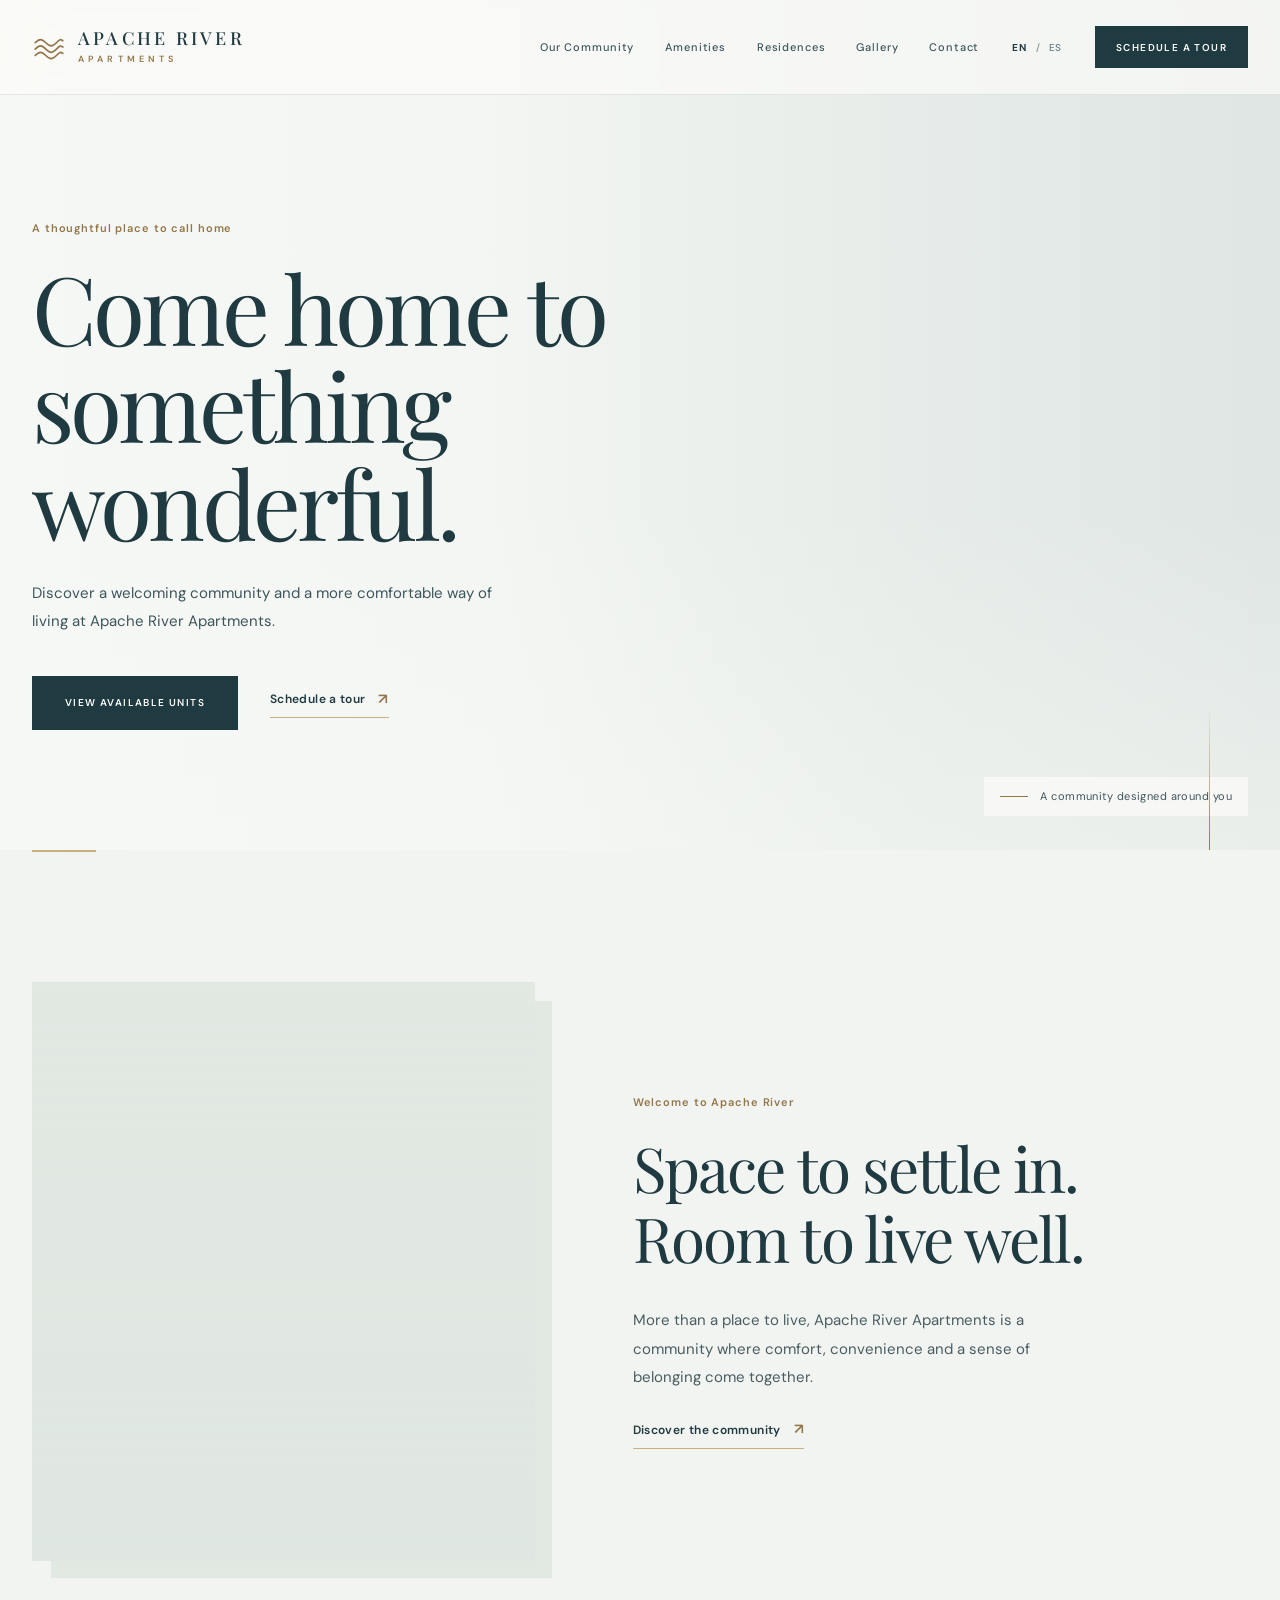
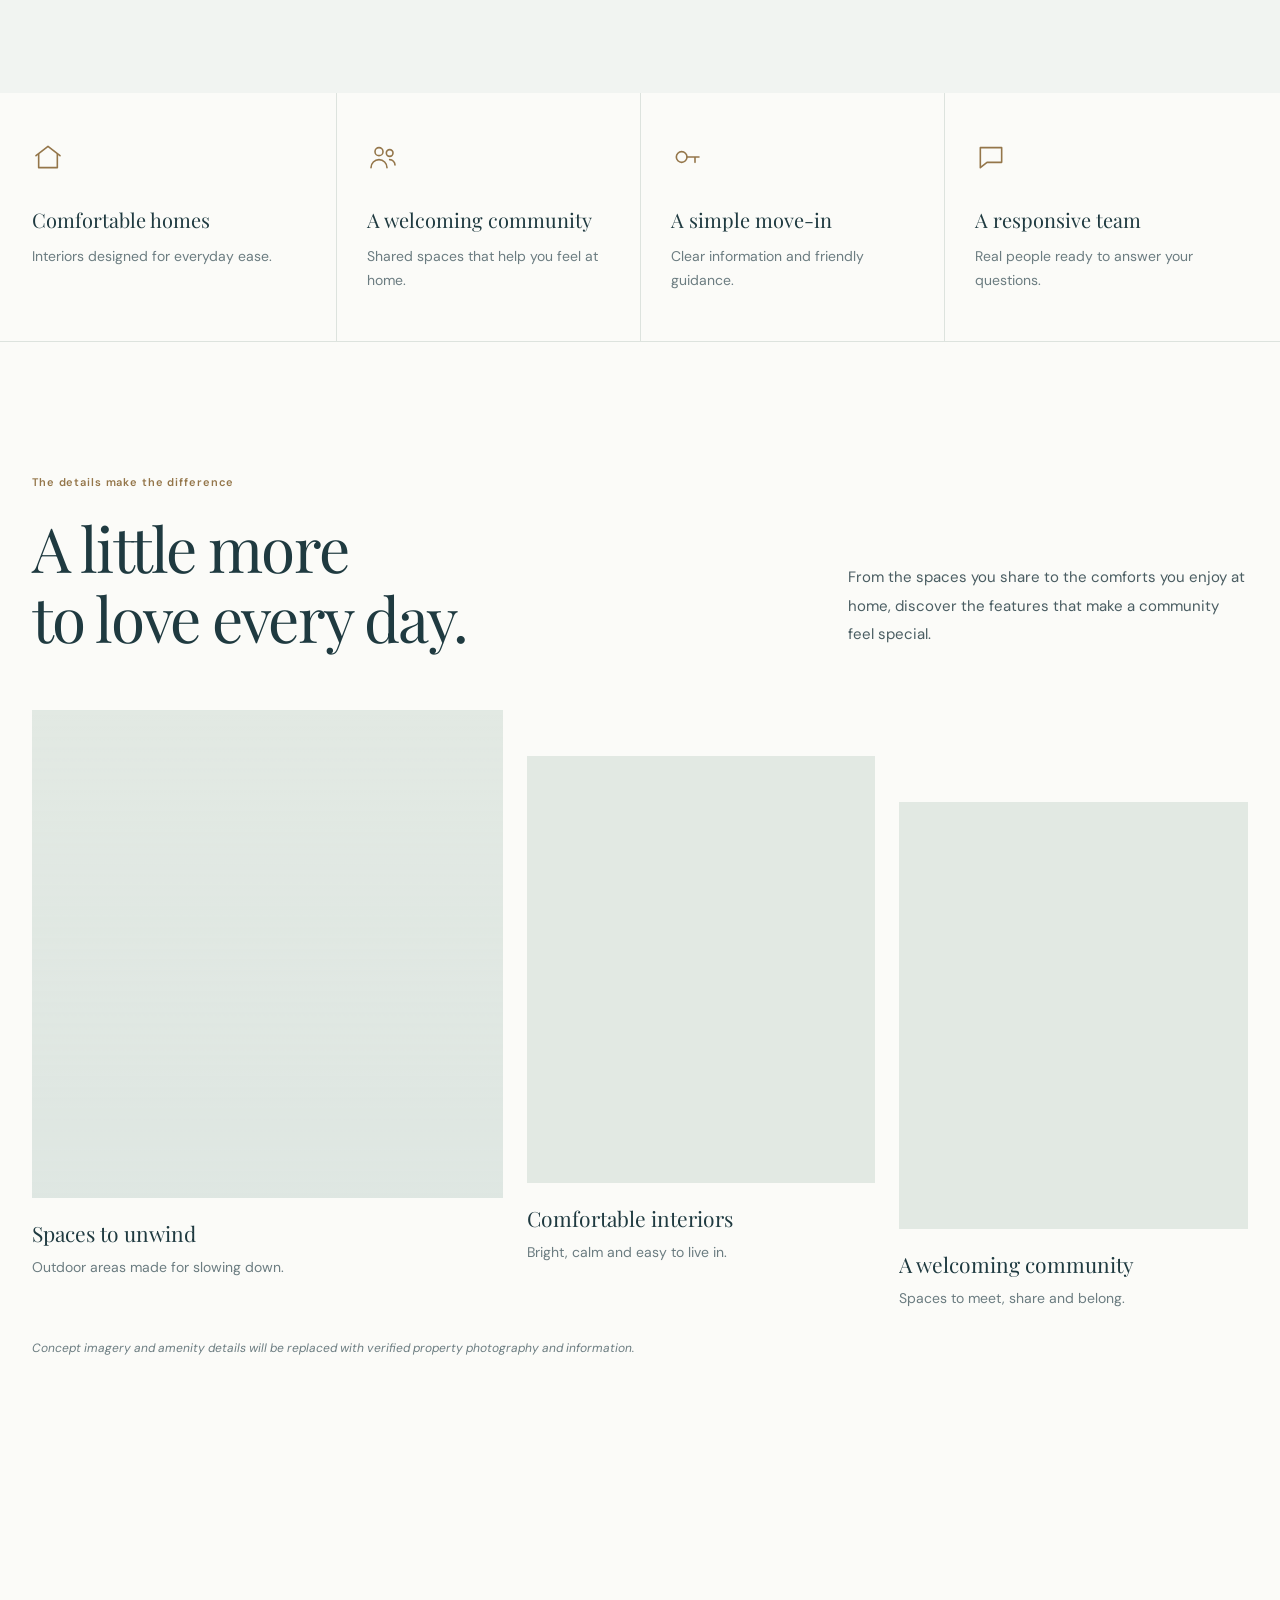
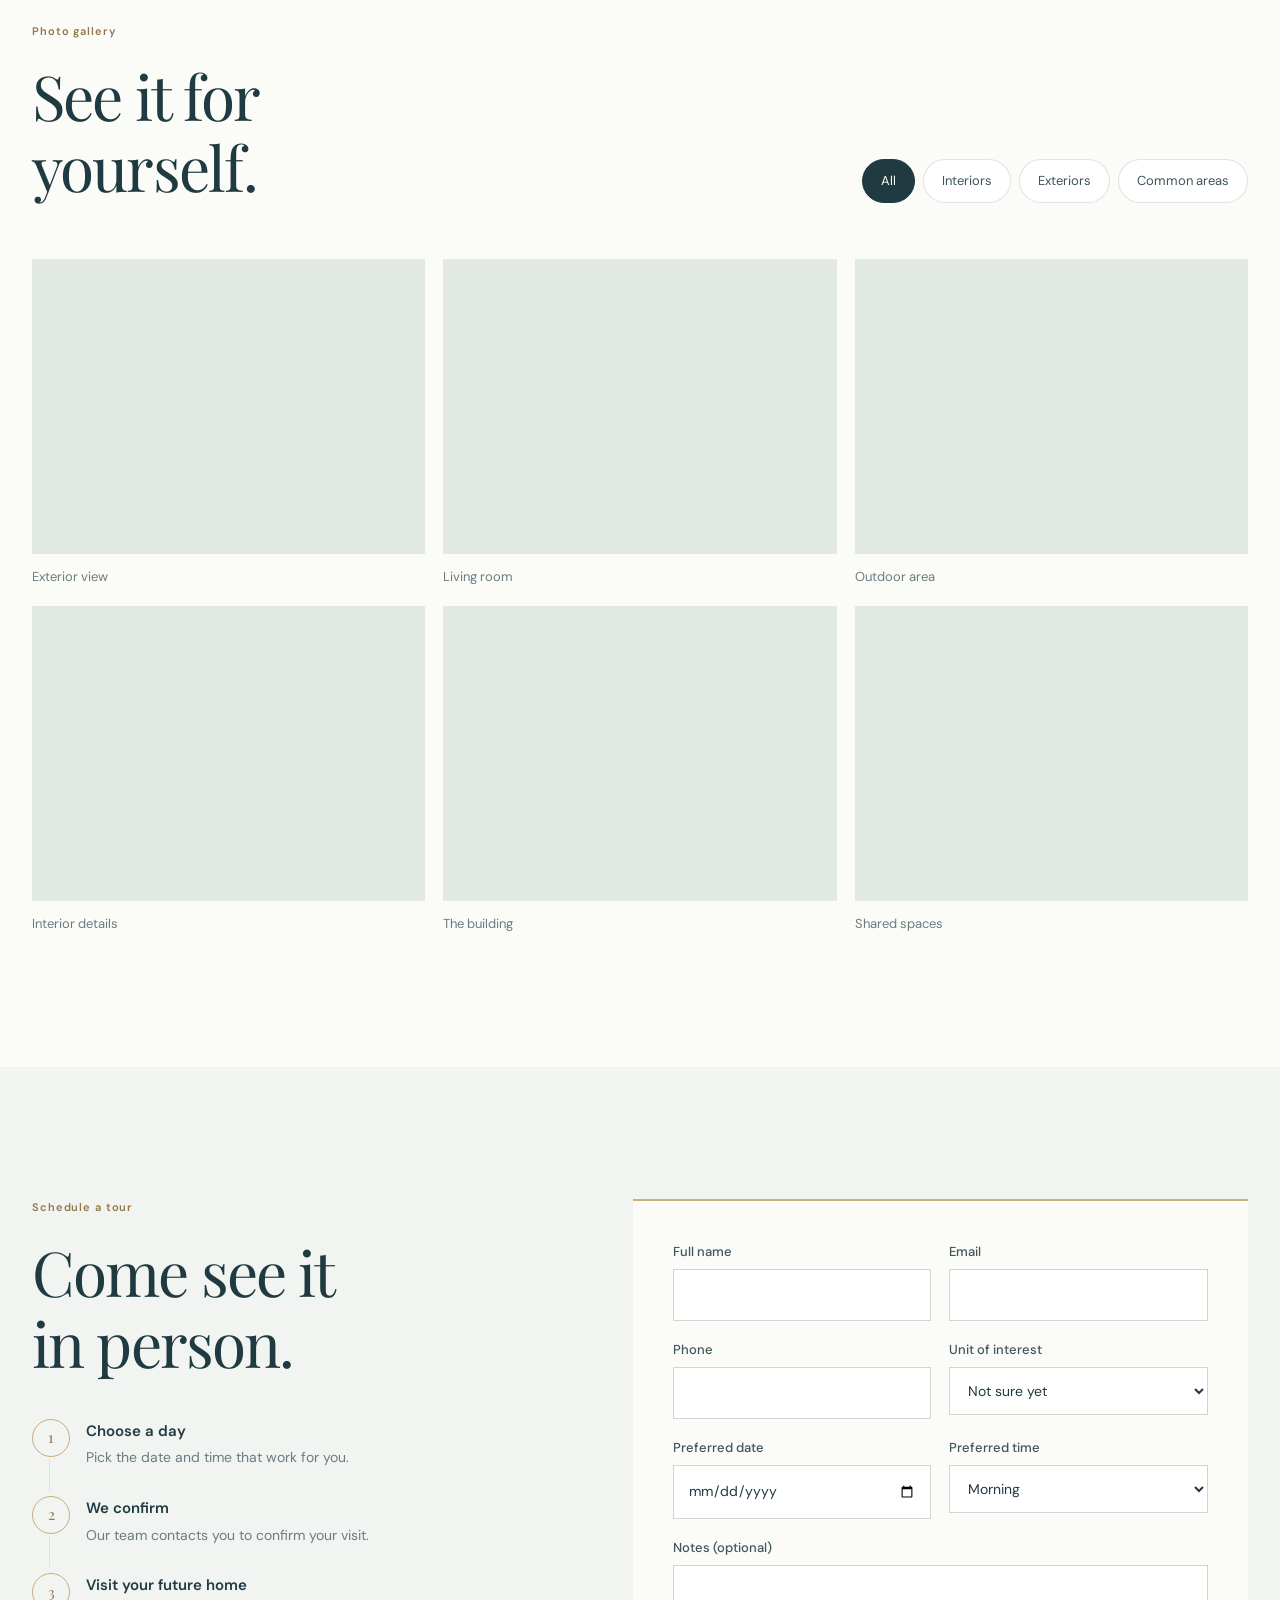
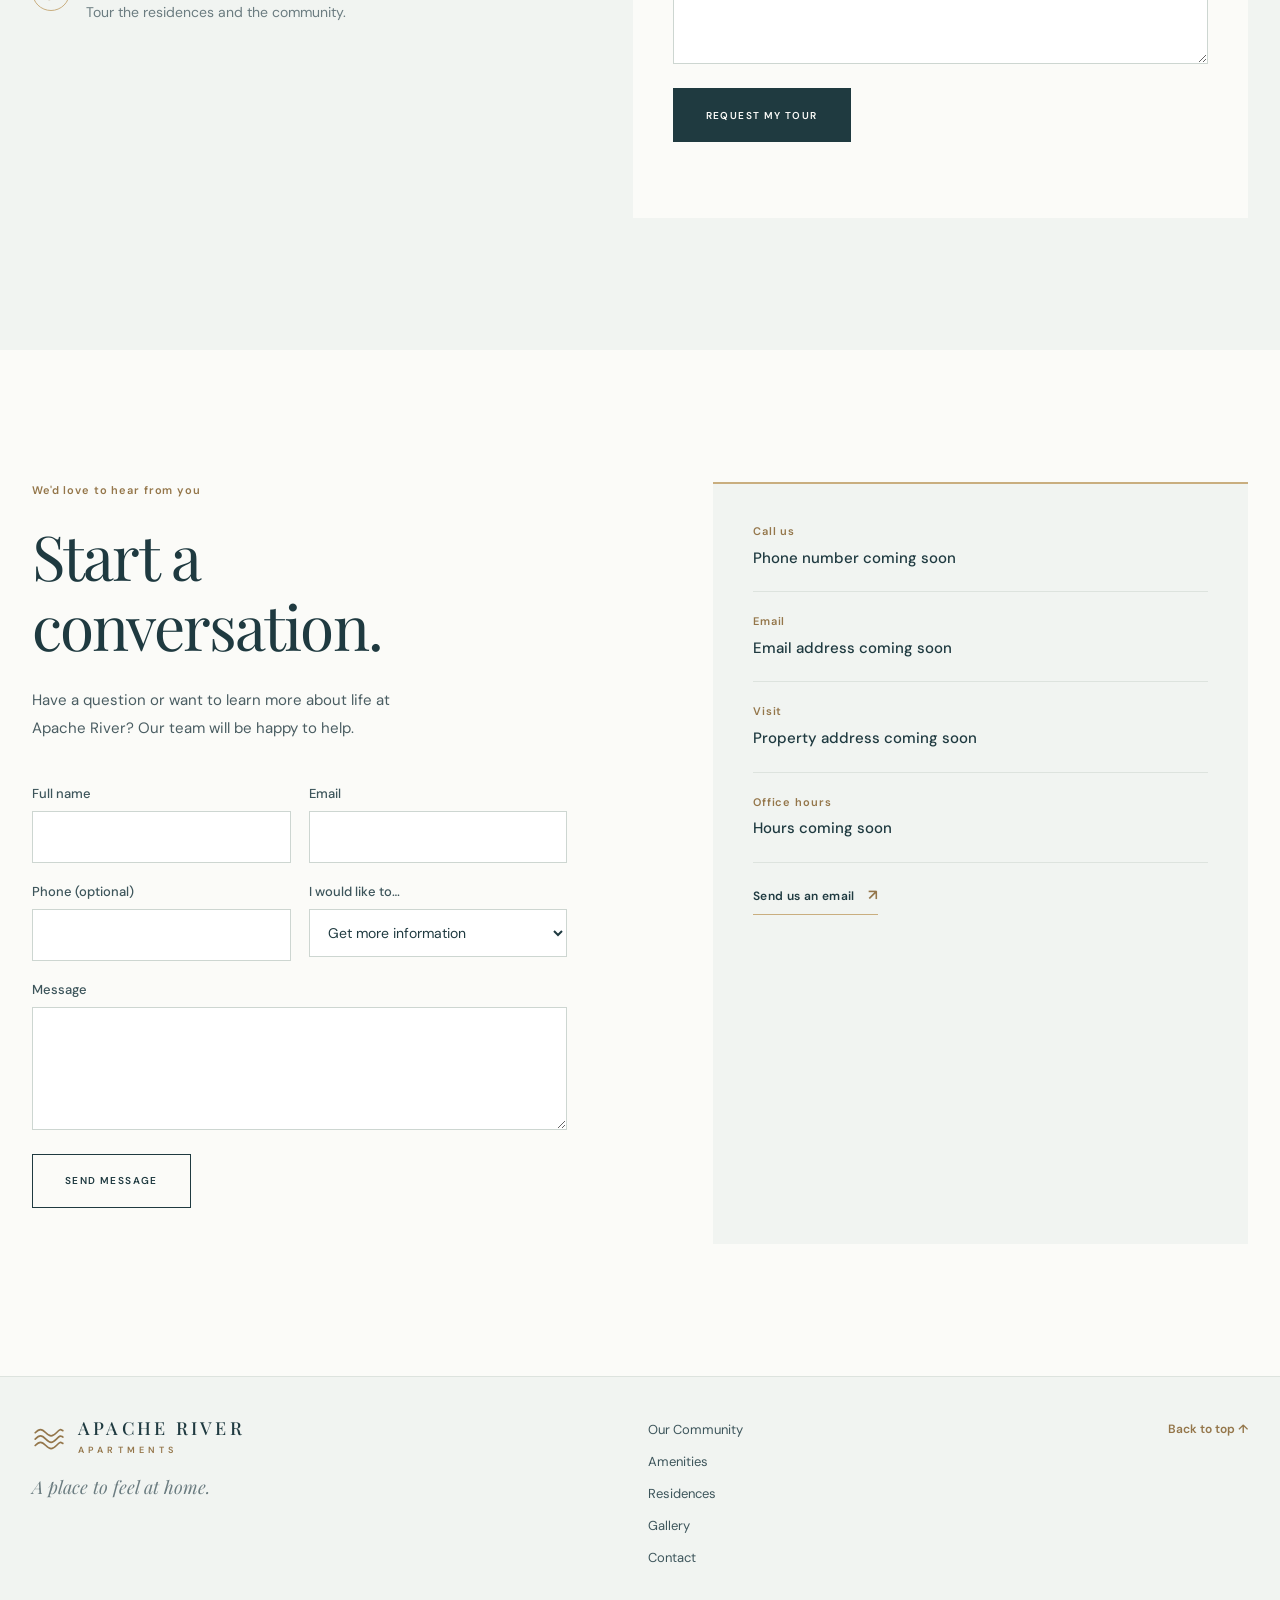
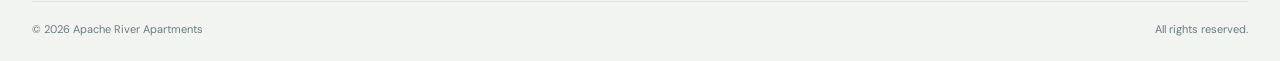
==== index.html @ 61548bdc "Add files via upload" ====
<!DOCTYPE html>
<html lang="en">
<head>
  <meta charset="UTF-8">
  <meta name="viewport" content="width=device-width, initial-scale=1.0">
  <meta name="description" content="Discover comfortable, elevated living at Apache River Apartments. Explore our community and find your next home.">
  <meta name="theme-color" content="#f1f4f1">
  <meta property="og:type" content="website">
  <meta property="og:title" content="Apache River Apartments | A Place to Call Home">
  <meta property="og:description" content="Discover a welcoming community and a more comfortable way of living at Apache River Apartments.">
  <title>Apache River Apartments | A Place to Call Home</title>
  <link rel="preconnect" href="https://fonts.googleapis.com">
  <link rel="preconnect" href="https://fonts.gstatic.com" crossorigin>
  <link href="https://fonts.googleapis.com/css2?family=DM+Sans:wght@400;500;600;700&family=Playfair+Display:ital,wght@0,400;0,500;0,600;1,400&display=swap" rel="stylesheet">
  <link rel="stylesheet" href="css/style.css">
  <script src="js/data.js" defer></script>
  <script src="js/app.js" defer></script>
  <script src="js/modal.js" defer></script>
  <script src="js/main.js" defer></script>
</head>
<body>
  <a class="skip-link" href="#main-content" data-en="Skip to content" data-es="Saltar al contenido">Skip to content</a>

  <header class="site-header" id="top">
    <div class="container header-inner">
      <a class="brand" href="#top" aria-label="Apache River Apartments home">
        <svg class="brand-mark" viewBox="0 0 32 32" aria-hidden="true"><!-- Placeholder: replace with the client logo (e.g. <img src="img/logo.svg">) --><path d="M3 12c4-4 6-4 10 0s6 4 10 0 4-3 6-2"/><path d="M3 18c4-4 6-4 10 0s6 4 10 0 4-3 6-2"/><path d="M3 24c4-4 6-4 10 0s6 4 10 0 4-3 6-2"/></svg><span class="brand-text"><span class="brand-name">APACHE RIVER</span>
        <span class="brand-subtitle">APARTMENTS</span></span>
      </a>

      <button class="menu-toggle" type="button" aria-label="Open navigation" aria-expanded="false" aria-controls="primary-navigation">
        <span></span><span></span>
      </button>

      <nav class="main-nav" id="primary-navigation" aria-label="Main navigation">
        <a href="#about" data-en="Our Community" data-es="Nuestra comunidad">Our Community</a>
        <a href="#amenities" data-en="Amenities" data-es="Amenidades">Amenities</a>
        <a href="departamentos.html" data-en="Residences" data-es="Departamentos">Residences</a>
        <a href="#gallery" data-en="Gallery" data-es="Galería">Gallery</a>
        <a href="#contact" data-en="Contact" data-es="Contacto">Contact</a>
        <div class="language-switch" role="group" aria-label="Choose language">
          <button class="language-button is-active" type="button" data-language="en" aria-pressed="true">EN</button>
          <span aria-hidden="true">/</span>
          <button class="language-button" type="button" data-language="es" aria-pressed="false">ES</button>
        </div>
        <a class="button button-small nav-cta" href="#tour" data-en="Schedule a tour" data-es="Agenda una visita">Schedule a tour</a>
      </nav>
    </div>
  </header>

  <main id="main-content">

    <!-- Hero -->
    <section class="hero" aria-labelledby="hero-title">
      <div class="hero-overlay"></div>
      <div class="container hero-content">
        <p class="eyebrow hero-eyebrow" data-en="A thoughtful place to call home" data-es="Un lugar especial para llamar hogar">A thoughtful place to call home</p>
        <h1 id="hero-title" data-en="Come home to<br>something wonderful." data-es="Vuelve a casa<br>y disfruta cada momento.">Come home to<br>something wonderful.</h1>
        <p class="hero-copy" data-en="Discover a welcoming community and a more comfortable way of living at Apache River Apartments." data-es="Descubre una comunidad acogedora y una forma más cómoda de vivir en Apache River Apartments.">Discover a welcoming community and a more comfortable way of living at Apache River Apartments.</p>
        <div class="hero-actions">
          <a class="button button-gold" href="#residences" data-en="View available units" data-es="Ver disponibles">View available units</a>
          <a class="text-link text-link-light" href="#tour"><span data-en="Schedule a tour" data-es="Agenda una visita">Schedule a tour</span><span class="arrow" aria-hidden="true">↗</span></a>
        </div>
      </div>
      <div class="hero-caption"><span></span><span data-en="A community designed around you" data-es="Una comunidad pensada para ti">A community designed around you</span></div>
    </section>

    <!-- Intro: image + text -->
    <section class="intro section-space" id="about" aria-labelledby="about-title">
      <div class="container intro-grid">
        <div class="intro-media image-placeholder" role="img" aria-label="Temporary image placeholder for the community"></div>
        <div class="intro-text">
          <p class="eyebrow" data-en="Welcome to Apache River" data-es="Bienvenido a Apache River">Welcome to Apache River</p>
          <h2 id="about-title" data-en="Space to settle in.<br>Room to live well." data-es="Un espacio para sentirte en casa.<br>Un lugar para vivir mejor.">Space to settle in.<br>Room to live well.</h2>
          <div class="intro-copy">
            <p data-en="More than a place to live, Apache River Apartments is a community where comfort, convenience and a sense of belonging come together." data-es="Más que un lugar para vivir, Apache River Apartments es una comunidad donde se unen la comodidad, la conveniencia y el sentido de pertenencia.">More than a place to live, Apache River Apartments is a community where comfort, convenience and a sense of belonging come together.</p>
            <a class="text-link" href="#amenities"><span data-en="Discover the community" data-es="Descubre la comunidad">Discover the community</span><span class="arrow" aria-hidden="true">↗</span></a>
          </div>
        </div>
      </div>
    </section>

    <!-- Highlights strip -->
    <section class="features" aria-label="Highlights">
      <div class="container feature-grid">
        <div class="feature">
          <svg viewBox="0 0 24 24" aria-hidden="true"><path d="M3 11l9-7 9 7"/><path d="M5 10v10h14V10"/></svg>
          <h3 data-en="Comfortable homes" data-es="Hogares cómodos">Comfortable homes</h3>
          <p data-en="Interiors designed for everyday ease." data-es="Interiores pensados para tu día a día.">Interiors designed for everyday ease.</p>
        </div>
        <div class="feature">
          <svg viewBox="0 0 24 24" aria-hidden="true"><circle cx="9" cy="8" r="3"/><path d="M3 20c0-3.3 2.7-6 6-6s6 2.7 6 6"/><circle cx="17" cy="9" r="2.5"/><path d="M17 14c2.2 0 4 1.8 4 4"/></svg>
          <h3 data-en="A welcoming community" data-es="Una comunidad acogedora">A welcoming community</h3>
          <p data-en="Shared spaces that help you feel at home." data-es="Espacios compartidos para sentirte en casa.">Shared spaces that help you feel at home.</p>
        </div>
        <div class="feature">
          <svg viewBox="0 0 24 24" aria-hidden="true"><circle cx="8" cy="12" r="4"/><path d="M12 12h9M18 12v4"/></svg>
          <h3 data-en="A simple move-in" data-es="Mudanza sin complicaciones">A simple move-in</h3>
          <p data-en="Clear information and friendly guidance." data-es="Información clara y atención cercana.">Clear information and friendly guidance.</p>
        </div>
        <div class="feature">
          <svg viewBox="0 0 24 24" aria-hidden="true"><path d="M4 5h16v11H9l-5 4z"/></svg>
          <h3 data-en="A responsive team" data-es="Un equipo atento">A responsive team</h3>
          <p data-en="Real people ready to answer your questions." data-es="Personas listas para resolver tus dudas.">Real people ready to answer your questions.</p>
        </div>
      </div>
    </section>

    <!-- Amenities -->
    <section class="amenities section-space" id="amenities" aria-labelledby="amenities-title">
      <div class="container">
        <div class="section-heading">
          <div>
            <p class="eyebrow" data-en="The details make the difference" data-es="Los detalles hacen la diferencia">The details make the difference</p>
            <h2 id="amenities-title" data-en="A little more<br>to love every day." data-es="Mucho más para<br>disfrutar cada día.">A little more<br>to love every day.</h2>
          </div>
          <p data-en="From the spaces you share to the comforts you enjoy at home, discover the features that make a community feel special." data-es="Desde los espacios que compartes hasta las comodidades de tu hogar, descubre lo que hace especial a nuestra comunidad.">From the spaces you share to the comforts you enjoy at home, discover the features that make a community feel special.</p>
        </div>
        <div class="amenity-grid">
          <article class="amenity-card amenity-card-large">
            <div class="image-placeholder image-pool" role="img" aria-label="Temporary image placeholder for community outdoor spaces"></div>
            <div class="amenity-label">
              <h3 data-en="Spaces to unwind" data-es="Espacios para relajarte">Spaces to unwind</h3>
              <p data-en="Outdoor areas made for slowing down." data-es="Áreas exteriores para tomarte un respiro.">Outdoor areas made for slowing down.</p>
            </div>
          </article>
          <article class="amenity-card">
            <div class="image-placeholder image-interior" role="img" aria-label="Temporary image placeholder for apartment interiors"></div>
            <div class="amenity-label">
              <h3 data-en="Comfortable interiors" data-es="Interiores confortables">Comfortable interiors</h3>
              <p data-en="Bright, calm and easy to live in." data-es="Luminosos, tranquilos y fáciles de habitar.">Bright, calm and easy to live in.</p>
            </div>
          </article>
          <article class="amenity-card">
            <div class="image-placeholder image-community" role="img" aria-label="Temporary image placeholder for community amenities"></div>
            <div class="amenity-label">
              <h3 data-en="A welcoming community" data-es="Una comunidad acogedora">A welcoming community</h3>
              <p data-en="Spaces to meet, share and belong." data-es="Lugares para convivir y sentirte parte.">Spaces to meet, share and belong.</p>
            </div>
          </article>
        </div>
        <p class="temporary-note" data-en="Concept imagery and amenity details will be replaced with verified property photography and information." data-es="Las imágenes conceptuales y los detalles de amenidades se sustituirán por fotografías e información confirmadas del complejo.">Concept imagery and amenity details will be replaced with verified property photography and information.</p>
      </div>
    </section>

    <!-- Gallery -->
    <section class="gallery section-space" id="gallery" aria-labelledby="gallery-title">
      <div class="container">
        <div class="section-heading">
          <div>
            <p class="eyebrow" data-en="Photo gallery" data-es="Galería fotográfica">Photo gallery</p>
            <h2 id="gallery-title" data-en="See it for<br>yourself." data-es="Velo con<br>tus propios ojos.">See it for<br>yourself.</h2>
          </div>
          <div class="filter-group" role="group" aria-label="Gallery category">
            <button class="filter-btn is-active" type="button" data-gallery-filter data-value="all" aria-pressed="true" data-en="All" data-es="Todo">All</button>
            <button class="filter-btn" type="button" data-gallery-filter data-value="interior" aria-pressed="false" data-en="Interiors" data-es="Interiores">Interiors</button>
            <button class="filter-btn" type="button" data-gallery-filter data-value="exterior" aria-pressed="false" data-en="Exteriors" data-es="Exteriores">Exteriors</button>
            <button class="filter-btn" type="button" data-gallery-filter data-value="common" aria-pressed="false" data-en="Common areas" data-es="Áreas comunes">Common areas</button>
          </div>
        </div>
        <div class="gallery-grid">
          <figure class="gallery-item" data-cat="exterior"><div class="image-placeholder" role="img" aria-label="Placeholder: exterior" style="background-image:url('https://images.unsplash.com/photo-1600585154340-be6161a56a0c?auto=format&fit=crop&w=900&q=80')"></div><figcaption data-en="Exterior view" data-es="Vista exterior">Exterior view</figcaption></figure>
          <figure class="gallery-item" data-cat="interior"><div class="image-placeholder" role="img" aria-label="Placeholder: living room" style="background-image:url('https://images.unsplash.com/photo-1600210492486-724fe5c67fb0?auto=format&fit=crop&w=900&q=80')"></div><figcaption data-en="Living room" data-es="Sala">Living room</figcaption></figure>
          <figure class="gallery-item" data-cat="common"><div class="image-placeholder" role="img" aria-label="Placeholder: outdoor area" style="background-image:url('https://images.unsplash.com/photo-1600607687939-ce8a6c25118c?auto=format&fit=crop&w=900&q=80')"></div><figcaption data-en="Outdoor area" data-es="Área exterior">Outdoor area</figcaption></figure>
          <figure class="gallery-item" data-cat="interior"><div class="image-placeholder" role="img" aria-label="Placeholder: interior" style="background-image:url('https://images.unsplash.com/photo-1600607687920-4e2a09cf159d?auto=format&fit=crop&w=900&q=80')"></div><figcaption data-en="Interior details" data-es="Detalles interiores">Interior details</figcaption></figure>
          <figure class="gallery-item" data-cat="exterior"><div class="image-placeholder" role="img" aria-label="Placeholder: building" style="background-image:url('https://images.unsplash.com/photo-1600566753086-00f18fb6b3ea?auto=format&fit=crop&w=900&q=80')"></div><figcaption data-en="The building" data-es="El edificio">The building</figcaption></figure>
          <figure class="gallery-item" data-cat="common"><div class="image-placeholder" role="img" aria-label="Placeholder: shared space" style="background-image:url('https://images.unsplash.com/photo-1600607687644-c7171b42498f?auto=format&fit=crop&w=900&q=80')"></div><figcaption data-en="Shared spaces" data-es="Espacios compartidos">Shared spaces</figcaption></figure>
        </div>
      </div>
    </section>

    <!-- Schedule a tour -->
    <section class="tour section-space" id="tour" aria-labelledby="tour-title">
      <div class="container tour-grid">
        <div>
          <p class="eyebrow" data-en="Schedule a tour" data-es="Agenda una visita">Schedule a tour</p>
          <h2 id="tour-title" data-en="Come see it<br>in person." data-es="Ven a conocerlo<br>en persona.">Come see it<br>in person.</h2>
          <ol class="tour-steps">
            <li><strong data-en="Choose a day" data-es="Elige un día">Choose a day</strong><span data-en="Pick the date and time that work for you." data-es="Selecciona la fecha y el horario que te convengan.">Pick the date and time that work for you.</span></li>
            <li><strong data-en="We confirm" data-es="Confirmamos">We confirm</strong><span data-en="Our team contacts you to confirm your visit." data-es="Nuestro equipo te contactará para confirmar tu visita.">Our team contacts you to confirm your visit.</span></li>
            <li><strong data-en="Visit your future home" data-es="Visita tu futuro hogar">Visit your future home</strong><span data-en="Tour the residences and the community." data-es="Conoce los departamentos y la comunidad.">Tour the residences and the community.</span></li>
          </ol>
        </div>
        <form class="form-panel" data-form="tour" novalidate>
          <div class="form-grid">
            <label class="field"><span data-en="Full name" data-es="Nombre completo">Full name</span><input name="name" required autocomplete="name"></label>
            <label class="field"><span data-en="Email" data-es="Correo electrónico">Email</span><input name="email" type="email" required autocomplete="email"></label>
            <label class="field"><span data-en="Phone" data-es="Teléfono">Phone</span><input name="phone" type="tel" autocomplete="tel"></label>
            <label class="field"><span data-en="Unit of interest" data-es="Unidad de interés">Unit of interest</span><select name="unit" id="tour-unit"><option value="" data-en="Not sure yet" data-es="Aún no lo sé">Not sure yet</option></select></label>
            <label class="field"><span data-en="Preferred date" data-es="Fecha preferida">Preferred date</span><input type="date" name="date" id="tour-date" required></label>
            <label class="field"><span data-en="Preferred time" data-es="Horario preferido">Preferred time</span><select name="time"><option value="morning" data-en="Morning" data-es="Mañana">Morning</option><option value="afternoon" data-en="Afternoon" data-es="Tarde">Afternoon</option></select></label>
            <label class="field field-full"><span data-en="Notes (optional)" data-es="Notas (opcional)">Notes (optional)</span><textarea name="message" rows="3"></textarea></label>
            <input class="hp" type="text" name="website" tabindex="-1" autocomplete="off" aria-hidden="true">
          </div>
          <button class="button button-gold" type="submit" data-en="Request my tour" data-es="Solicitar mi visita">Request my tour</button>
          <p class="form-status" role="status"></p>
        </form>
      </div>
    </section>

    <!-- Contact -->
    <section class="contact section-space" id="contact" aria-labelledby="contact-title">
      <div class="container contact-grid">
        <div>
          <p class="eyebrow" data-en="We'd love to hear from you" data-es="Nos encantará saber de ti">We'd love to hear from you</p>
          <h2 id="contact-title" data-en="Start a<br>conversation." data-es="Comencemos<br>a conversar.">Start a<br>conversation.</h2>
          <p class="contact-copy" data-en="Have a question or want to learn more about life at Apache River? Our team will be happy to help." data-es="¿Tienes alguna pregunta o quieres conocer más sobre Apache River? Nuestro equipo estará encantado de ayudarte.">Have a question or want to learn more about life at Apache River? Our team will be happy to help.</p>
          <form class="contact-form" data-form="inquiry" novalidate>
            <div class="form-grid">
              <label class="field"><span data-en="Full name" data-es="Nombre completo">Full name</span><input name="name" required autocomplete="name"></label>
              <label class="field"><span data-en="Email" data-es="Correo electrónico">Email</span><input name="email" type="email" required autocomplete="email"></label>
              <label class="field"><span data-en="Phone (optional)" data-es="Teléfono (opcional)">Phone (optional)</span><input name="phone" type="tel" autocomplete="tel"></label>
              <label class="field"><span data-en="I would like to…" data-es="Me gustaría…">I would like to…</span><select name="topic"><option value="info" data-en="Get more information" data-es="Recibir más información">Get more information</option><option value="availability" data-en="Confirm availability" data-es="Confirmar disponibilidad">Confirm availability</option><option value="apply" data-en="Start an application" data-es="Iniciar una solicitud">Start an application</option><option value="other" data-en="Something else" data-es="Otra cosa">Something else</option></select></label>
              <label class="field field-full"><span data-en="Message" data-es="Mensaje">Message</span><textarea name="message" rows="4"></textarea></label>
              <input class="hp" type="text" name="website" tabindex="-1" autocomplete="off" aria-hidden="true">
            </div>
            <button class="button button-outline" type="submit" data-en="Send message" data-es="Enviar mensaje">Send message</button>
            <p class="form-status" role="status"></p>
          </form>
        </div>
        <address class="contact-panel">
          <div class="contact-detail"><span data-en="Call us" data-es="Llámanos">Call us</span><strong data-contact="phone" data-en="Phone number coming soon" data-es="Teléfono próximamente">Phone number coming soon</strong></div>
          <div class="contact-detail"><span data-en="Email" data-es="Correo electrónico">Email</span><strong data-contact="email" data-en="Email address coming soon" data-es="Correo próximamente">Email address coming soon</strong></div>
          <div class="contact-detail"><span data-en="Visit" data-es="Visítanos">Visit</span><strong data-contact="address" data-en="Property address coming soon" data-es="Dirección próximamente">Property address coming soon</strong></div>
          <div class="contact-detail"><span data-en="Office hours" data-es="Horario de oficina">Office hours</span><strong data-contact="hours" data-en="Hours coming soon" data-es="Horario próximamente">Hours coming soon</strong></div>
          <a class="text-link" href="mailto:" data-contact-link><span data-en="Send us an email" data-es="Envíanos un correo">Send us an email</span><span class="arrow" aria-hidden="true">↗</span></a>
        </address>
      </div>
    </section>
  </main>

  <footer class="site-footer">
    <div class="container footer-top">
      <div class="footer-brand">
        <a class="brand brand-light" href="#top"><svg class="brand-mark" viewBox="0 0 32 32" aria-hidden="true"><!-- Placeholder: replace with the client logo (e.g. <img src="img/logo.svg">) --><path d="M3 12c4-4 6-4 10 0s6 4 10 0 4-3 6-2"/><path d="M3 18c4-4 6-4 10 0s6 4 10 0 4-3 6-2"/><path d="M3 24c4-4 6-4 10 0s6 4 10 0 4-3 6-2"/></svg><span class="brand-text"><span class="brand-name">APACHE RIVER</span><span class="brand-subtitle">APARTMENTS</span></span></a>
        <p data-en="A place to feel at home." data-es="Un lugar para sentirte en casa.">A place to feel at home.</p>
      </div>
      <nav class="footer-nav" aria-label="Footer navigation">
        <a href="#about" data-en="Our Community" data-es="Nuestra comunidad">Our Community</a>
        <a href="#amenities" data-en="Amenities" data-es="Amenidades">Amenities</a>
        <a href="#residences" data-en="Residences" data-es="Departamentos">Residences</a>
        <a href="#gallery" data-en="Gallery" data-es="Galería">Gallery</a>
        <a href="#contact" data-en="Contact" data-es="Contacto">Contact</a>
      </nav>
      <a class="back-top" href="#top" data-en="Back to top ↑" data-es="Volver arriba ↑">Back to top ↑</a>
    </div>
    <div class="container footer-bottom"><span>© <span id="current-year"></span> Apache River Apartments</span><span data-en="All rights reserved." data-es="Todos los derechos reservados.">All rights reserved.</span></div>
  </footer>
</body>
</html>
---- css/style.css ----
/* APACHE RIVER APARTMENTS
   Light & elegant visual foundation
   Palette: mist, linen, sage, river-blue, deep teal ink, brass accent.
   Replace temporary image backgrounds when approved property photography is available.
*/

:root {
  --linen: #fbfbf8;
  --mist: #f1f4f1;
  --sage: #e2e9e3;
  --river: #cfdcde;
  --ink: #1f3a40;
  --ink-soft: #3d555b;
  --text: #4a5d62;
  --muted: #6b7c80;
  --brass: #94764a;
  --brass-light: #c9ae7f;
  --line: #dde3de;
  --white: #fff;
  --font-body: "DM Sans", Arial, sans-serif;
  --font-display: "Playfair Display", Georgia, serif;
  --container: 1240px;
  --header-height: 94px;
  --ease: cubic-bezier(.2, .7, .2, 1);
}

* { box-sizing: border-box; }
html { scroll-behavior: smooth; scroll-padding-top: 100px; }
body { margin: 0; color: var(--text); background: var(--linen); font-family: var(--font-body); font-size: 15px; line-height: 1.7; -webkit-font-smoothing: antialiased; }
body.menu-open { overflow: hidden; }
a { color: inherit; text-decoration: none; }
button { font: inherit; }
img { display: block; max-width: 100%; }
h1, h2, h3, p { margin-top: 0; }
h1, h2 { font-family: var(--font-display); font-weight: 400; letter-spacing: -.03em; }
.container { width: min(var(--container), calc(100% - 64px)); margin-inline: auto; }
.section-space { padding: 132px 0; }

:focus-visible { outline: 2px solid var(--brass); outline-offset: 3px; }

.skip-link { position: absolute; left: 16px; top: -60px; z-index: 1000; padding: 10px 16px; color: var(--white); background: var(--ink); }
.skip-link:focus { top: 12px; }

/* Header */
.site-header { position: absolute; z-index: 20; top: 0; left: 0; width: 100%; color: var(--ink); background: rgb(251 251 248 / 72%); border-bottom: 1px solid rgb(31 58 64 / 10%); backdrop-filter: blur(10px); -webkit-backdrop-filter: blur(10px); }
.header-inner { min-height: var(--header-height); display: flex; align-items: center; justify-content: space-between; gap: 32px; }
.brand { display: inline-flex; flex-direction: column; align-items: flex-start; line-height: 1.1; white-space: nowrap; }
.brand-name { font-family: var(--font-display); font-size: 20px; font-weight: 500; letter-spacing: .18em; }
.brand-subtitle { margin-top: 7px; color: var(--brass); font-size: 9px; font-weight: 600; letter-spacing: .46em; }
.main-nav { display: flex; align-items: center; gap: clamp(18px, 2.4vw, 34px); }
.main-nav > a:not(.button) { position: relative; color: var(--ink-soft); font-size: 11px; font-weight: 500; letter-spacing: .08em; transition: color .25s ease; }
.main-nav > a:not(.button)::after { position: absolute; right: 0; bottom: -9px; left: 0; height: 1px; background: var(--brass); content: ""; transform: scaleX(0); transform-origin: left; transition: transform .3s var(--ease); }
.main-nav > a:not(.button):hover { color: var(--ink); }
.main-nav > a:not(.button):hover::after { transform: scaleX(1); }
.language-switch { display: flex; align-items: center; gap: 7px; color: var(--muted); font-size: 10px; }
.language-button { padding: 5px 2px; border: 0; color: var(--muted); background: transparent; cursor: pointer; font-size: 10px; font-weight: 500; letter-spacing: .08em; transition: color .2s ease; }
.language-button.is-active { color: var(--ink); font-weight: 700; }
.language-button:hover { color: var(--brass); }
.menu-toggle { display: none; }

/* Buttons */
.button { position: relative; display: inline-flex; min-height: 54px; align-items: center; justify-content: center; padding: 0 32px; border: 1px solid transparent; font-size: 10px; font-weight: 600; letter-spacing: .14em; text-transform: uppercase; transition: background .3s ease, color .3s ease, border-color .3s ease, transform .3s var(--ease); }
.button:hover { transform: translateY(-2px); }
.button-small { min-height: 42px; padding-inline: 20px; }
.button-gold, .nav-cta { color: var(--linen); background: var(--ink); border-color: var(--ink); }
.button-gold:hover, .nav-cta:hover { color: var(--ink); background: transparent; border-color: var(--ink); }
.button-outline { border-color: var(--ink); color: var(--ink); background: transparent; }
.button-outline:hover { color: var(--linen); background: var(--ink); }

.text-link { display: inline-flex; align-items: center; gap: 13px; padding-bottom: 5px; border-bottom: 1px solid var(--brass-light); color: var(--ink); font-size: 12px; font-weight: 600; letter-spacing: .03em; transition: border-color .25s ease, gap .3s var(--ease); }
.text-link:hover { gap: 18px; border-color: var(--brass); }
.text-link span { color: var(--brass); font-size: 15px; }
.text-link-light { color: var(--ink); }
.text-link-light span { color: var(--brass); }

/* Hero */
.hero { position: relative; display: flex; min-height: min(850px, 96vh); align-items: center; overflow: hidden; color: var(--ink); background: #dfe6e3 url("https://images.unsplash.com/photo-1600585154340-be6161a56a0c?auto=format&fit=crop&w=2200&q=88") center 54% / cover no-repeat; }
.hero-overlay { position: absolute; inset: 0; background: linear-gradient(90deg, rgb(247 249 246 / 95%) 0%, rgb(247 249 246 / 82%) 38%, rgb(247 249 246 / 28%) 72%, rgb(247 249 246 / 0%) 100%), linear-gradient(0deg, rgb(247 249 246 / 45%), transparent 40%); }
.hero::after { position: absolute; right: 5.5%; bottom: 0; width: 1px; height: 17%; background: linear-gradient(transparent, var(--brass)); content: ""; }
.hero-content { position: relative; z-index: 1; padding-top: 100px; }
.eyebrow { margin: 0 0 22px; color: var(--brass); font-size: 11px; font-weight: 600; letter-spacing: .08em; line-height: 1.5; }
.hero-eyebrow { color: var(--brass); }
.hero h1 { max-width: 800px; margin-bottom: 27px; color: var(--ink); font-size: clamp(54px, 7.4vw, 98px); line-height: 1.03; letter-spacing: -.04em; text-wrap: balance; }
.hero-copy { max-width: 460px; margin-bottom: 40px; color: var(--ink-soft); font-size: 15px; line-height: 1.9; }
.hero-actions { display: flex; align-items: center; gap: 32px; flex-wrap: wrap; }
.hero-caption { position: absolute; right: 32px; bottom: 34px; display: flex; align-items: center; gap: 12px; padding: 10px 16px; color: var(--ink-soft); background: rgb(251 251 248 / 80%); backdrop-filter: blur(6px); font-size: 11px; letter-spacing: .04em; }
.hero-caption span:first-child { width: 28px; height: 1px; background: var(--brass); }

/* Intro */
.intro { position: relative; background: var(--mist); }
.intro::before { position: absolute; top: 0; left: max(32px, calc((100vw - var(--container)) / 2)); width: 64px; height: 2px; background: var(--brass-light); content: ""; }
.intro-grid { display: grid; grid-template-columns: 1.1fr .9fr; align-items: end; gap: 10%; }
h2 { margin-bottom: 0; color: var(--ink); font-size: clamp(40px, 5vw, 62px); line-height: 1.14; }
.intro-copy { max-width: 440px; padding-bottom: 8px; }
.intro-copy p, .section-heading > p { margin-bottom: 25px; color: var(--text); font-size: 15px; line-height: 1.9; }

/* Amenities */
.amenities { background: var(--linen); }
.section-heading { display: flex; align-items: end; justify-content: space-between; gap: 50px; margin-bottom: 56px; }
.section-heading > p { max-width: 400px; margin-bottom: 5px; }
.amenity-grid { display: grid; grid-template-columns: 1.35fr 1fr 1fr; gap: 24px; align-items: start; }
.amenity-card { overflow: hidden; }
.amenity-card:nth-child(2) { margin-top: 46px; }
.amenity-card:nth-child(3) { margin-top: 92px; }
.image-placeholder { position: relative; overflow: hidden; background-color: var(--sage); background-position: center; background-size: cover; }
.amenity-card .image-placeholder { aspect-ratio: 4 / 4.9; transition: transform .8s var(--ease); }
.amenity-card-large .image-placeholder { aspect-ratio: 4 / 4.15; }
.amenity-card:hover .image-placeholder { transform: scale(1.025); }
.image-pool { background-image: linear-gradient(0deg, rgb(207 220 222 / 18%), transparent), url("https://images.unsplash.com/photo-1600607687939-ce8a6c25118c?auto=format&fit=crop&w=1000&q=80"); }
.image-interior { background-image: url("https://images.unsplash.com/photo-1600210492486-724fe5c67fb0?auto=format&fit=crop&w=900&q=80"); }
.image-community { background-image: url("https://images.unsplash.com/photo-1600566753086-00f18fb6b3ea?auto=format&fit=crop&w=900&q=80"); }
.amenity-label { display: flex; align-items: baseline; gap: 13px; padding-top: 18px; }
.amenity-label span { color: var(--brass); font-size: 11px; letter-spacing: .08em; }
.amenity-label h3 { margin: 0; color: var(--ink); font-family: var(--font-display); font-size: 21px; font-weight: 400; }
.temporary-note { margin: 28px 0 0; color: var(--muted); font-size: 12px; font-style: italic; }

/* Residences */
.residences { background: var(--sage); }
.residences-heading { margin-bottom: 48px; }
.residence-grid { display: grid; grid-template-columns: repeat(2, 1fr); gap: 26px; }
.residence-card { background: var(--linen); border: 1px solid rgb(31 58 64 / 6%); transition: box-shadow .4s ease, transform .4s var(--ease); }
.residence-card:hover { transform: translateY(-4px); box-shadow: 0 22px 50px rgb(31 58 64 / 10%); }
.residence-image { position: relative; display: flex; min-height: 300px; align-items: center; justify-content: center; background-color: var(--river); background-position: center; background-size: cover; }
.image-plan-one { background-image: linear-gradient(0deg, rgb(207 220 222 / 20%), rgb(207 220 222 / 5%)), url("https://images.unsplash.com/photo-1600607687920-4e2a09cf159d?auto=format&fit=crop&w=1100&q=80"); }
.image-plan-two { background-image: linear-gradient(0deg, rgb(207 220 222 / 20%), rgb(207 220 222 / 5%)), url("https://images.unsplash.com/photo-1600607687644-c7171b42498f?auto=format&fit=crop&w=1100&q=80"); }
.coming-soon { padding: 9px 16px; color: var(--ink); background: rgb(251 251 248 / 90%); backdrop-filter: blur(4px); font-size: 11px; font-weight: 500; letter-spacing: .06em; }
.residence-info { display: flex; align-items: center; justify-content: space-between; gap: 20px; padding: 26px 28px 0; }
.residence-info .eyebrow { margin-bottom: 8px; font-size: 11px; }
.residence-info h3 { margin: 0; color: var(--ink); font-family: var(--font-display); font-size: 26px; font-weight: 400; line-height: 1.3; }
.card-arrow { color: var(--brass); font-size: 22px; transition: transform .3s var(--ease); }
.residence-card:hover .card-arrow { transform: translate(3px, -3px); }
.residence-meta { margin: 10px 28px 26px; color: var(--muted); font-size: 12px; }
.center-action { margin-top: 46px; text-align: center; }

/* Closing CTA */
.closing-cta { position: relative; overflow: hidden; padding: 124px 0; color: var(--ink); background: linear-gradient(135deg, var(--river), #e6eeee 55%, var(--sage)); text-align: center; }
.closing-cta::before, .closing-cta::after { position: absolute; width: 340px; height: 340px; border: 1px solid rgb(148 118 74 / 28%); border-radius: 50%; content: ""; }
.closing-cta::before { top: -220px; left: -100px; }
.closing-cta::after { right: -100px; bottom: -240px; width: 440px; height: 440px; }
.closing-content { position: relative; z-index: 1; }
.closing-cta .eyebrow { color: var(--brass); }
.closing-cta h2 { margin-bottom: 34px; color: var(--ink); font-size: clamp(42px, 5.4vw, 66px); }

/* Contact */
.contact { background: var(--linen); }
.contact-grid { display: grid; grid-template-columns: 1fr 1fr; gap: 12%; }
.contact-copy { max-width: 400px; margin-top: 24px; color: var(--text); font-size: 15px; line-height: 1.9; }
.contact-panel { padding: 38px 40px 24px; background: var(--mist); border-top: 2px solid var(--brass-light); }
.contact-detail { display: flex; flex-direction: column; gap: 5px; padding: 0 0 20px; margin-bottom: 20px; border-bottom: 1px solid var(--line); }
.contact-detail span { color: var(--brass); font-size: 11px; font-weight: 600; letter-spacing: .08em; }
.contact-detail strong { color: var(--ink); font-size: 15px; font-weight: 500; }
.contact-panel .text-link { margin-bottom: 12px; }

/* Footer */
.site-footer { padding: 42px 0 22px; color: var(--ink-soft); background: var(--mist); border-top: 1px solid var(--line); }
.footer-top { display: flex; align-items: center; justify-content: space-between; gap: 25px; padding-bottom: 32px; }
.brand-light { color: var(--ink); }
.footer-top > p { margin: 0; color: var(--muted); font-family: var(--font-display); font-size: 18px; font-style: italic; }
.back-top { color: var(--brass); font-size: 12px; font-weight: 600; transition: color .2s ease; }
.back-top:hover { color: var(--ink); }
.footer-bottom { display: flex; justify-content: space-between; gap: 20px; padding-top: 18px; border-top: 1px solid var(--line); color: var(--muted); font-size: 11px; }

/* Responsive */
@media (max-width: 980px) {
  :root { --header-height: 78px; }
  .container { width: min(var(--container), calc(100% - 48px)); }
  .main-nav { gap: 16px; }
  .nav-cta { display: none; }
  .amenity-grid { gap: 14px; }
  .amenity-label h3 { font-size: 17px; }
}

@media (max-width: 760px) {
  .section-space { padding: 84px 0; }
  .container { width: calc(100% - 40px); }
  .site-header { background: rgb(251 251 248 / 88%); }
  .header-inner { min-height: 74px; }
  .brand-name { font-size: 17px; }
  .menu-toggle { display: flex; width: 42px; height: 42px; flex-direction: column; align-items: center; justify-content: center; gap: 6px; border: 1px solid rgb(31 58 64 / 30%); background: transparent; cursor: pointer; }
  .menu-toggle span { width: 17px; height: 1px; background: var(--ink); transition: transform .2s ease; }
  .menu-toggle[aria-expanded="true"] span:first-child { transform: translateY(3.5px) rotate(45deg); }
  .menu-toggle[aria-expanded="true"] span:last-child { transform: translateY(-3.5px) rotate(-45deg); }
  .main-nav { position: absolute; top: 74px; right: 0; left: 0; display: none; align-items: stretch; gap: 0; padding: 12px 20px 24px; background: var(--linen); border-bottom: 1px solid var(--line); box-shadow: 0 18px 30px rgb(31 58 64 / 8%); }
  .main-nav.is-open { display: flex; flex-direction: column; }
  .main-nav > a:not(.button) { padding: 14px 0; border-bottom: 1px solid var(--line); font-size: 14px; }
  .main-nav > a:not(.button)::after { display: none; }
  .language-switch { align-self: flex-start; padding: 16px 0 8px; }
  .nav-cta { display: inline-flex; align-self: flex-start; margin-top: 12px; }
  .hero { min-height: 760px; min-height: 91svh; background-position: 58% center; }
  .hero-overlay { background: linear-gradient(180deg, rgb(247 249 246 / 90%) 0%, rgb(247 249 246 / 72%) 55%, rgb(247 249 246 / 40%) 100%); }
  .hero-content { padding-top: 80px; }
  .hero h1 { font-size: clamp(46px, 12vw, 72px); }
  .hero-copy { max-width: 420px; }
  .hero-caption { right: 20px; bottom: 22px; font-size: 10px; }
  .intro-grid, .contact-grid { grid-template-columns: 1fr; gap: 30px; }
  .intro-copy { max-width: 540px; }
  .section-heading { display: block; }
  .section-heading > p { max-width: 540px; margin-top: 25px; }
  .amenity-grid { grid-template-columns: 1fr 1fr; gap: 22px 14px; }
  .amenity-card-large { grid-column: 1 / -1; }
  .amenity-card .image-placeholder, .amenity-card-large .image-placeholder { aspect-ratio: 5 / 4; }
  .amenity-card:nth-child(2), .amenity-card:nth-child(3) { margin-top: 0; }
  .amenity-label { gap: 8px; }
  .amenity-label h3 { font-size: 17px; }
  .residence-grid { gap: 16px; }
  .residence-image { min-height: 220px; }
  .residence-info { padding: 20px 18px 0; }
  .residence-info h3 { font-size: 21px; }
  .residence-meta { margin-inline: 18px; }
  .closing-cta { padding: 84px 0; }
  .contact-panel { padding: 30px 24px 16px; }
}

@media (max-width: 520px) {
  .hero { min-height: 760px; min-height: 92svh; }
  .hero h1 { font-size: clamp(42px, 12.5vw, 58px); }
  .hero-actions { align-items: flex-start; flex-direction: column; gap: 20px; }
  .hero-actions .button { min-height: 49px; }
  .amenity-grid, .residence-grid { grid-template-columns: 1fr; }
  .amenity-card-large { grid-column: auto; }
  .amenity-card .image-placeholder, .amenity-card-large .image-placeholder { aspect-ratio: 4 / 3.5; }
  .residence-image { min-height: 250px; }
  .footer-top { align-items: flex-start; flex-direction: column; }
  .footer-bottom { flex-direction: column; gap: 5px; }
  h2 { font-size: 40px; }
}

@media (prefers-reduced-motion: reduce) {
  *, *::before, *::after { scroll-behavior: auto !important; transition-duration: .01ms !important; animation-duration: .01ms !important; }
}

/* Editorial motion (used by js/main.js) */
@media (prefers-reduced-motion: no-preference) {
  .reveal-ready { opacity: 0; transform: translateY(18px); transition: opacity .8s ease, transform .8s var(--ease); }
  .reveal-ready.is-visible { opacity: 1; transform: translateY(0); }
}


/* ===== Structure update ===== */

/* Link arrow now lives in its own span so language switching keeps it */
.text-link > span:first-child { color: inherit; font-size: inherit; }
.text-link .arrow { color: var(--brass); font-size: 15px; }

/* Intro: image + text */
.intro-grid { grid-template-columns: .9fr 1.1fr; align-items: center; gap: 8%; }
.intro-media { aspect-ratio: 4 / 4.6; background-image: linear-gradient(0deg, rgb(207 220 222 / 15%), transparent), url("https://images.unsplash.com/photo-1600566753086-00f18fb6b3ea?auto=format&fit=crop&w=1000&q=80"); box-shadow: 18px 18px 0 -1px var(--sage); }
.intro-text .intro-copy { max-width: 460px; margin-top: 32px; padding: 0; }

/* Highlights strip */
.features { background: var(--linen); border-bottom: 1px solid var(--line); }
.feature-grid { display: grid; grid-template-columns: repeat(4, 1fr); }
.feature { padding: 48px 30px; border-left: 1px solid var(--line); }
.feature:first-child { padding-left: 0; border-left: 0; }
.feature svg { width: 32px; height: 32px; margin-bottom: 22px; fill: none; stroke: var(--brass); stroke-width: 1.2; stroke-linecap: round; stroke-linejoin: round; }
.feature h3 { margin-bottom: 8px; color: var(--ink); font-family: var(--font-display); font-size: 20px; font-weight: 400; }
.feature p { margin: 0; color: var(--muted); font-size: 14px; line-height: 1.7; }

/* Amenity captions */
.amenity-label { display: block; padding-top: 18px; }
.amenity-label h3 { margin-bottom: 4px; }
.amenity-label p { margin: 0; color: var(--muted); font-size: 14px; }

/* Residence cards are links now */
a.residence-card { display: block; }

/* Contact panel is an <address> */
address.contact-panel { font-style: normal; }

/* Footer */
.footer-top { display: grid; grid-template-columns: 1.2fr 1fr auto; align-items: start; gap: 40px; }
.footer-brand .brand { margin-bottom: 16px; }
.footer-brand p { margin: 0; color: var(--muted); font-family: var(--font-display); font-size: 18px; font-style: italic; }
.footer-nav { display: flex; flex-direction: column; gap: 10px; font-size: 13px; }
.footer-nav a { color: var(--ink-soft); transition: color .2s ease; }
.footer-nav a:hover { color: var(--brass); }

@media (max-width: 980px) {
  .feature-grid { grid-template-columns: repeat(2, 1fr); }
  .feature:nth-child(3) { padding-left: 0; border-left: 0; }
  .feature:nth-child(n+3) { border-top: 1px solid var(--line); }
}

@media (max-width: 760px) {
  .intro-grid { grid-template-columns: 1fr; gap: 40px; }
  .intro-media { aspect-ratio: 5 / 4; box-shadow: 12px 12px 0 -1px var(--sage); margin-right: 12px; }
  .footer-top { grid-template-columns: 1fr 1fr; }
  .footer-brand { grid-column: 1 / -1; }
}

@media (max-width: 520px) {
  .feature-grid { grid-template-columns: 1fr; }
  .feature, .feature:nth-child(3) { padding: 30px 0; border-left: 0; }
  .feature + .feature { border-top: 1px solid var(--line); }
}


/* ===== Phase 1 update: logo, availability, gallery, tour, forms ===== */
[hidden] { display: none !important; }
button.button { cursor: pointer; font-family: inherit; }

/* Logo mark (placeholder) */
.brand { flex-direction: row; align-items: center; gap: 12px; }
.brand-text { display: flex; flex-direction: column; }
.brand-mark { flex: none; width: 34px; height: 34px; fill: none; stroke: var(--brass); stroke-width: 1.6; stroke-linecap: round; stroke-linejoin: round; }
.brand-mark + .brand-text .brand-name { font-size: 18px; }

/* Filters */
.filter-bar { display: flex; flex-wrap: wrap; gap: 16px 36px; margin-bottom: 36px; }
.filter-group { display: flex; flex-wrap: wrap; gap: 8px; }
.filter-btn { padding: 10px 18px; border: 1px solid rgb(31 58 64 / 25%); color: var(--ink-soft); background: transparent; font-size: 13px; cursor: pointer; transition: background .25s ease, color .25s ease, border-color .25s ease; }
.filter-btn:hover { border-color: var(--ink); color: var(--ink); }
.filter-btn.is-active { color: var(--linen); background: var(--ink); border-color: var(--ink); }

/* Unit cards */
.unit-grid { display: grid; grid-template-columns: repeat(3, 1fr); gap: 24px; }
.unit-card { display: flex; flex-direction: column; background: var(--linen); border: 1px solid rgb(31 58 64 / 6%); transition: box-shadow .4s ease, transform .4s var(--ease); }
.unit-card:hover { transform: translateY(-4px); box-shadow: 0 22px 50px rgb(31 58 64 / 10%); }
.unit-image { position: relative; aspect-ratio: 4 / 3; background: var(--river) center / cover no-repeat; }
.status { position: absolute; top: 14px; left: 14px; padding: 6px 12px; background: rgb(251 251 248 / 92%); font-size: 12px; font-weight: 600; }
.status::before { display: inline-block; width: 7px; height: 7px; margin-right: 8px; border-radius: 50%; background: currentColor; content: ""; }
.status-available { color: #2f6b4f; }
.status-reserved { color: var(--brass); }
.status-rented, .status-maintenance { color: var(--muted); }
.unit-body { display: flex; flex: 1; flex-direction: column; gap: 12px; padding: 24px 26px 26px; }
.unit-body h3 { margin: 0; color: var(--ink); font-family: var(--font-display); font-size: 23px; font-weight: 400; line-height: 1.3; }
.unit-meta { display: flex; flex-wrap: wrap; gap: 4px 18px; margin: 0; padding: 0; color: var(--muted); font-size: 14px; list-style: none; }
.unit-price { margin: 0; color: var(--ink); font-family: var(--font-display); font-size: 22px; }
.unit-price small { margin-left: 6px; color: var(--muted); font-family: var(--font-body); font-size: 13px; }
.unit-price > span { font-size: 18px; }
.unit-foot { display: flex; flex-wrap: wrap; align-items: center; justify-content: space-between; gap: 10px 16px; margin-top: auto; padding-top: 16px; border-top: 1px solid var(--line); }
.unit-avail { color: var(--muted); font-size: 13px; }
.unit-empty { padding: 40px 0; color: var(--ink-soft); text-align: center; }

/* Gallery */
.gallery { background: var(--linen); }
.gallery .section-heading { align-items: end; }
.gallery-grid { display: grid; grid-template-columns: repeat(3, 1fr); gap: 18px; }
.gallery-item { margin: 0; }
.gallery-item .image-placeholder { aspect-ratio: 4 / 3; transition: transform .8s var(--ease); }
.gallery-item:hover .image-placeholder { transform: scale(1.02); }
.gallery-item { overflow: hidden; }
.gallery-item figcaption { padding-top: 12px; color: var(--muted); font-size: 13px; }

/* Tour */
.tour { background: var(--mist); }
.tour-grid { display: grid; grid-template-columns: .9fr 1.1fr; align-items: start; gap: 8%; }
.tour-steps { counter-reset: step; margin: 40px 0 0; padding: 0; list-style: none; }
.tour-steps li { position: relative; display: flex; flex-direction: column; gap: 2px; padding: 0 0 26px 54px; counter-increment: step; }
.tour-steps li::before { position: absolute; top: 0; left: 0; display: grid; width: 36px; height: 36px; place-items: center; border: 1px solid var(--brass-light); border-radius: 50%; color: var(--brass); font-family: var(--font-display); content: counter(step); }
.tour-steps li:not(:last-child)::after { position: absolute; top: 40px; bottom: 6px; left: 17px; width: 1px; background: var(--line); content: ""; }
.tour-steps strong { color: var(--ink); font-weight: 600; }
.tour-steps span { color: var(--muted); font-size: 14px; }

/* Forms */
.form-panel { padding: 40px; background: var(--linen); border-top: 2px solid var(--brass-light); }
.contact-form { margin-top: 40px; }
.form-grid { display: grid; grid-template-columns: 1fr 1fr; gap: 18px; margin-bottom: 24px; }
.field { display: flex; flex-direction: column; gap: 6px; }
.field-full { grid-column: 1 / -1; }
.field > span { color: var(--ink-soft); font-size: 13px; font-weight: 500; }
.field input, .field select, .field textarea { width: 100%; padding: 13px 14px; border: 1px solid #cdd6d1; border-radius: 0; color: var(--ink); background: var(--white); font: inherit; font-size: 14px; transition: border-color .2s ease, box-shadow .2s ease; }
.field textarea { resize: vertical; }
.field input:focus, .field select:focus, .field textarea:focus { border-color: var(--brass); box-shadow: 0 0 0 3px rgb(148 118 74 / 15%); outline: 0; }
.hp { position: absolute; left: -9999px; opacity: 0; }
.form-status { min-height: 22px; margin: 14px 0 0; font-size: 14px; }
.form-status.is-ok { color: #2f6b4f; }
.form-status.is-error { color: #9b3d3d; }

@media (max-width: 980px) {
  .unit-grid, .gallery-grid { grid-template-columns: repeat(2, 1fr); }
}
@media (max-width: 760px) {
  .tour-grid { grid-template-columns: 1fr; gap: 40px; }
  .form-panel { padding: 28px 22px; }
  .gallery .section-heading { display: block; }
  .gallery .filter-group { margin-top: 24px; }
}
@media (max-width: 560px) {
  .unit-grid, .gallery-grid, .form-grid { grid-template-columns: 1fr; }
}


/* ===== Multi-page update ===== */

/* Current page in nav */
.main-nav > a[aria-current="page"] { color: var(--ink); }
.main-nav > a[aria-current="page"]::after { transform: scaleX(1); }

/* Inner page banner */
.page-hero { padding: calc(var(--header-height) + 72px) 0 64px; background: var(--mist); border-bottom: 1px solid var(--line); }
.page-hero-inner > * { max-width: 760px; }
.page-hero h1 { margin-bottom: 22px; color: var(--ink); font-size: clamp(42px, 5.6vw, 72px); line-height: 1.08; letter-spacing: -.035em; text-wrap: balance; }
.page-hero-copy { max-width: 520px; margin: 0; color: var(--text); font-size: 15px; line-height: 1.9; }
.page-hero + .section-space { padding-top: 72px; }
.page-hero + .gallery, .page-hero + .amenities { background: var(--linen); }

/* Home: explore cards */
.explore { background: var(--linen); }
.explore .section-heading { margin-bottom: 44px; }
.explore-grid { display: grid; grid-template-columns: repeat(3, 1fr); gap: 24px; }
.explore-card { display: block; background: var(--linen); transition: transform .4s var(--ease); }
.explore-card .image-placeholder { aspect-ratio: 4 / 3.2; transition: transform .8s var(--ease); }
.explore-card { overflow: hidden; }
.explore-card:hover .image-placeholder { transform: scale(1.03); }
.explore-info { display: flex; align-items: flex-start; justify-content: space-between; gap: 16px; padding: 22px 0 0; }
.explore-info h3 { margin: 0 0 4px; color: var(--ink); font-family: var(--font-display); font-size: 24px; font-weight: 400; }
.explore-info p { margin: 0; color: var(--muted); font-size: 14px; }
.explore-info .arrow { color: var(--brass); font-size: 22px; transition: transform .3s var(--ease); }
.explore-card:hover .arrow { transform: translate(3px, -3px); }

/* Home: sections now alternate cleanly */
.features { background: var(--linen); }
.tour { background: var(--mist); }

@media (max-width: 760px) {
  .page-hero { padding: calc(74px + 48px) 0 44px; }
  .page-hero + .section-space { padding-top: 48px; }
  .explore-grid { grid-template-columns: 1fr; gap: 32px; }
}


/* ===== Unit cards redesign + light river-blue palette ===== */
:root { --sky: #e6eff4; --pearl: #f7fafb; --card-shadow: 0 1px 2px rgb(31 58 64 / 5%), 0 14px 36px rgb(31 58 64 / 8%); }

.page-hero { background: linear-gradient(180deg, var(--pearl), var(--sky)); border-bottom: 0; }
.page-hero + .residences { padding-top: 24px; }
.residences { background: linear-gradient(180deg, var(--sky) 0%, var(--pearl) 100%); }

/* Rounded, friendlier filters */
.filter-btn { border-radius: 999px; border-color: rgb(31 58 64 / 14%); background: var(--white); }
.filter-btn:hover { border-color: var(--brass); }
.filter-btn.is-active { background: var(--ink); border-color: var(--ink); }

/* Cards */
.unit-grid { gap: 28px; }
.unit-card { overflow: hidden; border: 0; border-radius: 14px; background: var(--white); box-shadow: var(--card-shadow); }
.unit-card:hover { transform: translateY(-6px); box-shadow: 0 2px 4px rgb(31 58 64 / 6%), 0 24px 52px rgb(31 58 64 / 14%); }
.unit-image { position: relative; overflow: hidden; aspect-ratio: 4 / 3; background: var(--river); }
.unit-photo { position: absolute; inset: 0; background: center / cover no-repeat; transition: transform .8s var(--ease); }
.unit-card:hover .unit-photo { transform: scale(1.05); }
.unit-image::after { position: absolute; inset: auto 0 0; height: 40%; background: linear-gradient(0deg, rgb(31 58 64 / 28%), transparent); content: ""; pointer-events: none; }
.is-rented .unit-photo, .is-reserved .unit-photo { filter: saturate(.55) brightness(1.02); }
.status { z-index: 1; top: 16px; left: 16px; display: inline-flex; align-items: center; padding: 7px 14px; border-radius: 999px; background: rgb(255 255 255 / 94%); box-shadow: 0 4px 14px rgb(31 58 64 / 12%); font-size: 12px; }

.unit-body { gap: 18px; padding: 26px 26px 26px; }
.unit-head { display: flex; flex-direction: column; gap: 2px; }
.unit-plan { margin: 0; color: var(--brass); font-size: 12px; font-weight: 600; letter-spacing: .06em; }
.unit-plan:empty { display: none; }
.unit-body h3 { font-size: 26px; line-height: 1.2; }

.unit-specs { display: flex; margin: 0; padding: 0; list-style: none; border: 1px solid var(--line); border-radius: 10px; background: var(--pearl); }
.unit-specs li { display: flex; flex: 1; align-items: center; justify-content: center; gap: 8px; padding: 12px 8px; color: var(--ink-soft); font-size: 13px; font-weight: 500; white-space: nowrap; }
.unit-specs li + li { border-left: 1px solid var(--line); }
.unit-specs svg { flex: none; width: 18px; height: 18px; fill: none; stroke: var(--brass); stroke-width: 1.5; stroke-linecap: round; stroke-linejoin: round; }

.unit-price-row { display: flex; align-items: flex-end; justify-content: space-between; gap: 12px; }
.unit-label { margin: 0 0 2px; color: var(--muted); font-size: 12px; }
.unit-price { margin: 0; color: var(--ink); font-family: var(--font-display); font-size: 26px; line-height: 1.15; }
.unit-price > span { font-size: 19px; }
.unit-price small { margin-left: 4px; color: var(--muted); font-family: var(--font-body); font-size: 13px; }
.unit-avail { padding: 6px 12px; border-radius: 999px; color: #2f6b4f; background: #e7f3ec; font-size: 12px; font-weight: 600; white-space: nowrap; }

.unit-btn { display: flex; align-items: center; justify-content: center; min-height: 50px; margin-top: 2px; padding: 0 20px; border: 1px solid rgb(31 58 64 / 22%); border-radius: 10px; color: var(--ink); font-size: 14px; font-weight: 600; transition: background .25s ease, color .25s ease, border-color .25s ease; }
.unit-btn:hover { border-color: var(--ink); background: var(--pearl); }
.unit-btn-primary { color: var(--white); background: var(--ink); border-color: var(--ink); }
.unit-btn-primary:hover { color: var(--white); background: var(--ink-soft); border-color: var(--ink-soft); }

@media (max-width: 560px) {
  .unit-body { padding: 22px 20px 22px; }
}

/* Safety: never allow sideways scrolling */
html, body { max-width: 100%; overflow-x: clip; }


/* ===== Unit detail page (Airbnb-style) ===== */

/* Cards: whole card opens the detail page */
.unit-card { position: relative; }
.unit-link { color: inherit; }
.unit-link::after { position: absolute; inset: 0; z-index: 1; content: ""; }
.unit-card:hover h3 { color: var(--brass); }
.unit-body h3 { transition: color .25s ease; }
.unit-avail-muted { color: var(--muted); background: var(--mist); }

/* Layout */
.detail { padding: calc(var(--header-height) + 36px) 0 40px; background: var(--linen); }
.back-link { display: inline-flex; align-items: center; gap: 8px; margin-bottom: 22px; color: var(--ink-soft); font-size: 14px; font-weight: 500; transition: color .2s ease; }
.back-link:hover { color: var(--brass); }
.detail-title { margin-bottom: 24px; }
.detail-title h1 { margin: 0; color: var(--ink); font-size: clamp(34px, 4.4vw, 52px); line-height: 1.1; }
.detail-empty { padding: 80px 0; }
.detail-empty h1 { color: var(--ink); font-size: clamp(34px, 4.4vw, 52px); }
.detail-empty .unit-btn { display: inline-flex; margin-top: 12px; padding: 0 28px; }

/* Photo grid */
.photo-grid { position: relative; display: grid; grid-template-columns: 2fr 1fr 1fr; grid-template-rows: repeat(2, minmax(0, 1fr)); gap: 10px; aspect-ratio: 2.2 / 1; overflow: hidden; border-radius: 16px; }
.photo { position: relative; padding: 0; border: 0; background: var(--river) center / cover no-repeat; cursor: pointer; transition: filter .3s ease; }
.photo:hover { filter: brightness(.9); }
.photo-0 { grid-row: 1 / 3; }
.photo-grid[data-count="1"] { grid-template-columns: 1fr; aspect-ratio: 2 / 1; }
.photo-grid[data-count="2"] { grid-template-columns: 1fr 1fr; }
.photo-grid[data-count="2"] .photo-1 { grid-row: 1 / 3; }
.photo-grid[data-count="3"] { grid-template-columns: 2fr 1fr; }
.photos-all { position: absolute; right: 16px; bottom: 16px; display: inline-flex; align-items: center; gap: 8px; padding: 10px 16px; border: 1px solid var(--ink); border-radius: 8px; color: var(--ink); background: var(--white); box-shadow: 0 6px 18px rgb(31 58 64 / 18%); font-size: 13px; font-weight: 600; cursor: pointer; transition: background .2s ease; }
.photos-all:hover { background: var(--pearl); }
.photos-all svg { width: 16px; height: 16px; fill: none; stroke: currentColor; stroke-width: 1.6; }

/* Content */
.detail-layout { display: grid; grid-template-columns: minmax(0, 1fr) 380px; align-items: start; gap: 64px; margin-top: 44px; }
.detail-specs { display: flex; flex-wrap: wrap; gap: 12px; margin: 0 0 12px; padding: 0; list-style: none; }
.detail-specs li { display: flex; align-items: center; gap: 14px; min-width: 150px; padding: 16px 20px; border: 1px solid var(--line); border-radius: 12px; background: var(--white); }
.detail-specs svg, .feature-list svg { flex: none; fill: none; stroke: var(--brass); stroke-width: 1.5; stroke-linecap: round; stroke-linejoin: round; }
.detail-specs svg { width: 26px; height: 26px; }
.detail-specs strong { display: block; color: var(--ink); font-family: var(--font-display); font-size: 19px; font-weight: 500; line-height: 1.25; }
.detail-specs span { color: var(--muted); font-size: 13px; }
.detail-block { padding: 32px 0; border-top: 1px solid var(--line); }
.detail-specs + .detail-block { margin-top: 20px; }
.detail-h { margin: 0 0 16px; color: var(--ink); font-size: 28px; line-height: 1.2; letter-spacing: -.02em; }
.detail-text { max-width: 62ch; margin: 0; color: var(--text); font-size: 16px; line-height: 1.85; }
.feature-list { display: grid; grid-template-columns: repeat(2, 1fr); gap: 14px 28px; margin: 0; padding: 0; list-style: none; }
.feature-list li { display: flex; align-items: center; gap: 12px; color: var(--ink-soft); font-size: 15px; }
.feature-list svg { width: 20px; height: 20px; }
.detail-dl { display: grid; grid-template-columns: repeat(2, 1fr); gap: 0 28px; margin: 0; }
.detail-dl > div { padding: 14px 0; border-bottom: 1px solid var(--line); }
.detail-dl dt { color: var(--muted); font-size: 13px; }
.detail-dl dd { margin: 2px 0 0; color: var(--ink); font-size: 16px; }
.detail-dl .unit-price { font-size: 20px; }

/* Booking card */
.booking { position: sticky; top: 24px; }
.booking-card { display: flex; flex-direction: column; gap: 14px; padding: 28px; border: 1px solid rgb(31 58 64 / 6%); border-radius: 16px; background: var(--white); box-shadow: var(--card-shadow); }
.booking-card .unit-avail { align-self: flex-start; }
.booking-card .unit-btn { margin: 0; }
.booking-note { margin: 0; color: var(--muted); font-size: 13px; text-align: center; }
.booking-bar { display: none; }
.similar { margin-top: 24px; }
.similar .detail-h { margin-bottom: 32px; }

/* Lightbox */
.lightbox { position: fixed; inset: 0; z-index: 100; display: flex; align-items: center; justify-content: center; background: rgb(14 26 31 / 94%); }
.lb-img { max-width: min(92vw, 1200px); max-height: 82vh; border-radius: 8px; object-fit: contain; }
.lb-close, .lb-nav { border: 0; color: var(--white); background: rgb(255 255 255 / 14%); cursor: pointer; transition: background .2s ease; }
.lb-close:hover, .lb-nav:hover { background: rgb(255 255 255 / 28%); }
.lb-close { position: absolute; top: 18px; right: 22px; width: 44px; height: 44px; border-radius: 50%; font-size: 28px; line-height: 1; }
.lb-nav { position: absolute; top: 50%; width: 48px; height: 48px; border-radius: 50%; font-size: 30px; line-height: 1; transform: translateY(-50%); }
.lb-prev { left: 20px; }
.lb-next { right: 20px; }
.lb-count { position: absolute; right: 0; bottom: 22px; left: 0; margin: 0; color: rgb(255 255 255 / 80%); font-size: 13px; text-align: center; }
.lightbox.single .lb-nav { display: none; }
body.lb-open { overflow: hidden; }

@media (max-width: 980px) {
  .detail-layout { display: block; margin-top: 32px; }
  .booking { display: none; }
  .booking-bar { position: fixed; right: 0; bottom: 0; left: 0; z-index: 30; display: flex; align-items: center; justify-content: space-between; gap: 16px; padding: 14px 20px calc(14px + env(safe-area-inset-bottom, 0px)); border-top: 1px solid var(--line); background: rgb(255 255 255 / 96%); box-shadow: 0 -10px 30px rgb(31 58 64 / 8%); backdrop-filter: blur(8px); }
  .booking-bar .unit-price { font-size: 22px; }
  .booking-bar .unit-btn { width: auto; min-height: 46px; margin: 0; padding: 0 22px; white-space: nowrap; }
  body.detail-page { padding-bottom: 84px; }
}
@media (max-width: 760px) {
  .photo-grid, .photo-grid[data-count] { display: block; aspect-ratio: 4 / 3; border-radius: 14px; }
  .photo { display: none; width: 100%; height: 100%; }
  .photo-0 { display: block; }
  .detail-specs li { flex: 1 1 calc(50% - 6px); min-width: 0; }
  .feature-list, .detail-dl { grid-template-columns: 1fr; }
  .lb-nav { width: 40px; height: 40px; }
  .lb-prev { left: 8px; }
  .lb-next { right: 8px; }
}

/* Price row: allow the availability pill to wrap under the price */
.unit-price-row { flex-wrap: wrap; align-items: flex-end; row-gap: 10px; }
.unit-price > span { white-space: nowrap; }
.unit-avail { white-space: normal; }

/* ===== Unit detail modal ===== */
.unit-modal { position: fixed; inset: 0; z-index: 100; display: flex; align-items: center; justify-content: center; padding: 24px; }
.um-backdrop { position: absolute; inset: 0; background: rgb(14 26 31 / 70%); backdrop-filter: blur(3px); }
.um-dialog { position: relative; display: flex; flex-direction: column; width: min(960px, 100%); max-height: calc(100vh - 48px); overflow: hidden; border-radius: 18px; background: var(--white); box-shadow: 0 30px 80px rgb(14 26 31 / 40%); animation: um-in .3s var(--ease); }
@keyframes um-in { from { opacity: 0; transform: translateY(16px) scale(.98); } to { opacity: 1; transform: none; } }
.um-scroll { flex: 1; overflow-y: auto; overscroll-behavior: contain; }
body.um-open { overflow: hidden; }

.um-close { position: absolute; top: 14px; right: 14px; z-index: 3; width: 42px; height: 42px; border: 0; border-radius: 50%; color: var(--ink); background: rgb(255 255 255 / 92%); box-shadow: 0 4px 14px rgb(31 58 64 / 20%); font-size: 26px; line-height: 1; cursor: pointer; transition: background .2s ease; }
.um-close:hover { background: var(--white); }

/* Gallery */
.um-gallery { position: relative; aspect-ratio: 16 / 9; background: var(--river); }
.um-main-img { width: 100%; height: 100%; object-fit: cover; }
.um-nav { position: absolute; top: 50%; width: 44px; height: 44px; border: 0; border-radius: 50%; color: var(--ink); background: rgb(255 255 255 / 92%); box-shadow: 0 4px 14px rgb(31 58 64 / 20%); font-size: 28px; line-height: 1; cursor: pointer; transform: translateY(-50%); }
.um-prev { left: 14px; }
.um-next { right: 14px; }
.um-count { position: absolute; right: 14px; bottom: 14px; padding: 4px 12px; border-radius: 999px; color: var(--white); background: rgb(14 26 31 / 65%); font-size: 12px; }
.um-thumbs { display: flex; gap: 8px; padding: 12px 28px 0; overflow-x: auto; }
.um-thumb { flex: none; width: 84px; height: 58px; padding: 0; border: 2px solid transparent; border-radius: 8px; background: var(--river) center / cover no-repeat; cursor: pointer; opacity: .6; transition: opacity .2s ease, border-color .2s ease; }
.um-thumb:hover { opacity: 1; }
.um-thumb.is-active { border-color: var(--brass); opacity: 1; }

/* Body */
.um-body { padding: 24px 28px 8px; }
.um-title { margin: 0 0 20px; font-size: clamp(30px, 4vw, 42px); line-height: 1.1; }
.um-body .detail-block:last-child { padding-bottom: 20px; }
.um-body .detail-h { font-size: 24px; }

/* Sticky footer with price + actions */
.um-foot { display: flex; align-items: center; justify-content: space-between; gap: 16px; padding: 14px 28px; border-top: 1px solid var(--line); background: var(--white); }
.um-foot .unit-price { font-size: 24px; }
.um-actions { display: flex; gap: 10px; }
.um-actions .unit-btn { width: auto; min-height: 46px; margin: 0; padding: 0 22px; white-space: nowrap; }

@media (max-width: 760px) {
  .unit-modal { padding: 0; align-items: flex-end; }
  .um-dialog { width: 100%; max-height: 94vh; border-radius: 18px 18px 0 0; }
  .um-gallery { aspect-ratio: 4 / 3; }
  .um-body, .um-thumbs { padding-inline: 20px; }
  .um-foot { flex-wrap: wrap; padding: 12px 20px calc(12px + env(safe-area-inset-bottom, 0px)); }
  .um-actions { width: 100%; }
  .um-actions .unit-btn { flex: 1; padding: 0 12px; }
}

/* Modal: "You may also like" */
.um-similar .unit-grid { grid-template-columns: repeat(2, 1fr); gap: 20px; }
.um-similar .unit-body h3 { font-size: 22px; }
.um-similar .unit-card { box-shadow: 0 1px 2px rgb(31 58 64 / 6%), 0 8px 24px rgb(31 58 64 / 10%); }
@media (max-width: 760px) {
  .um-similar .unit-grid { grid-template-columns: 1fr; }
}
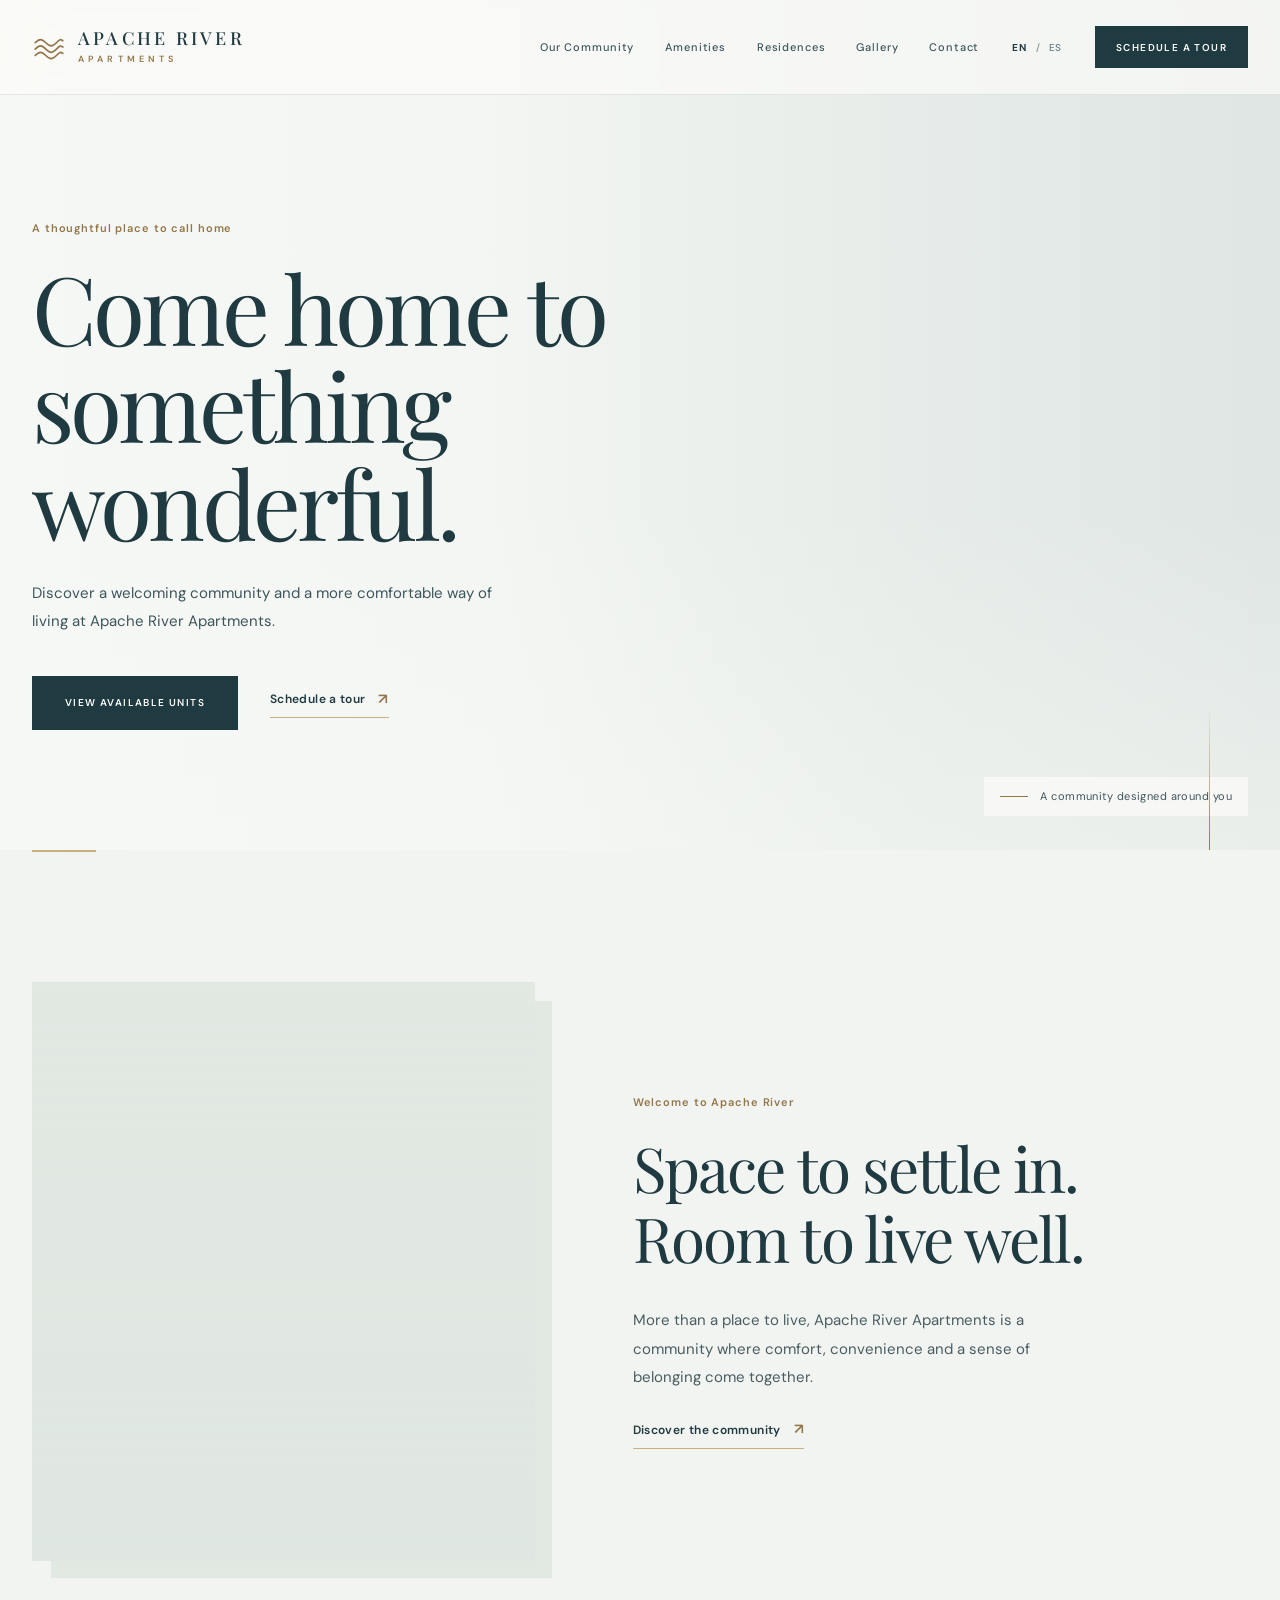
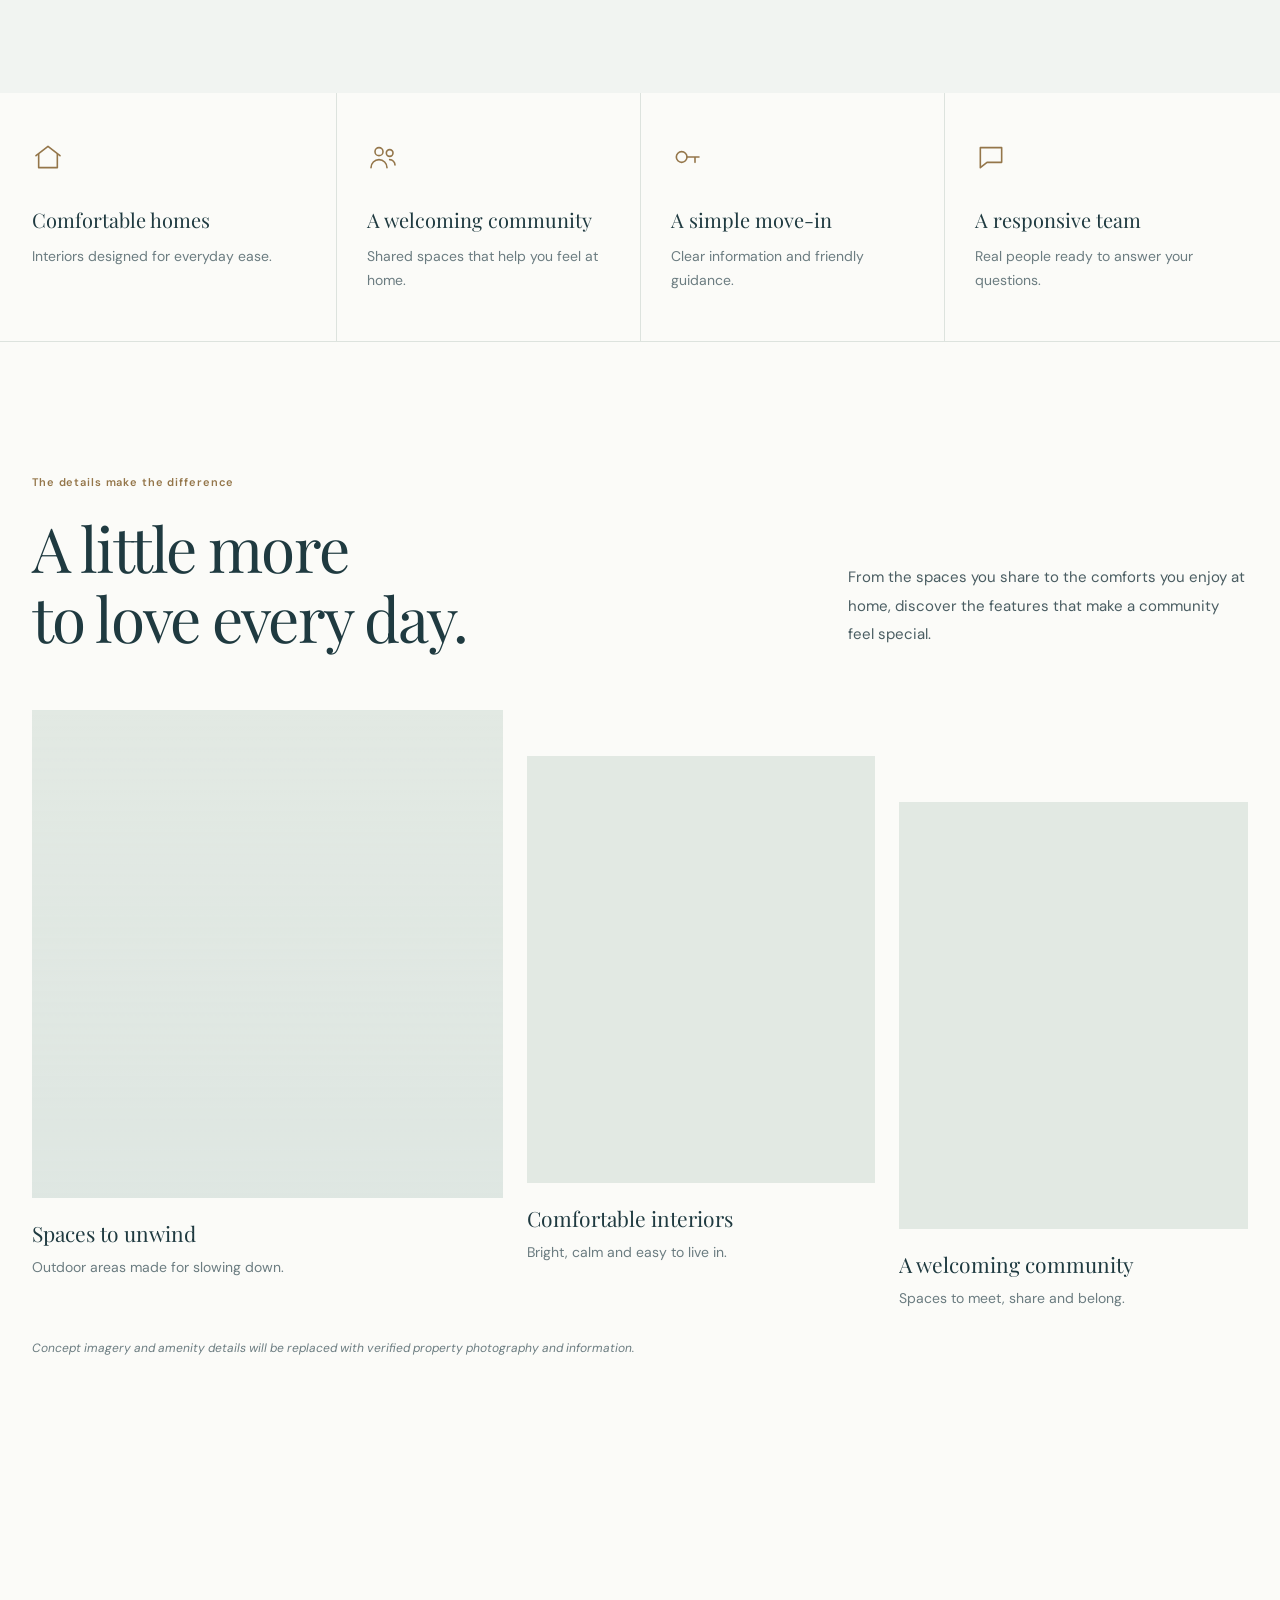
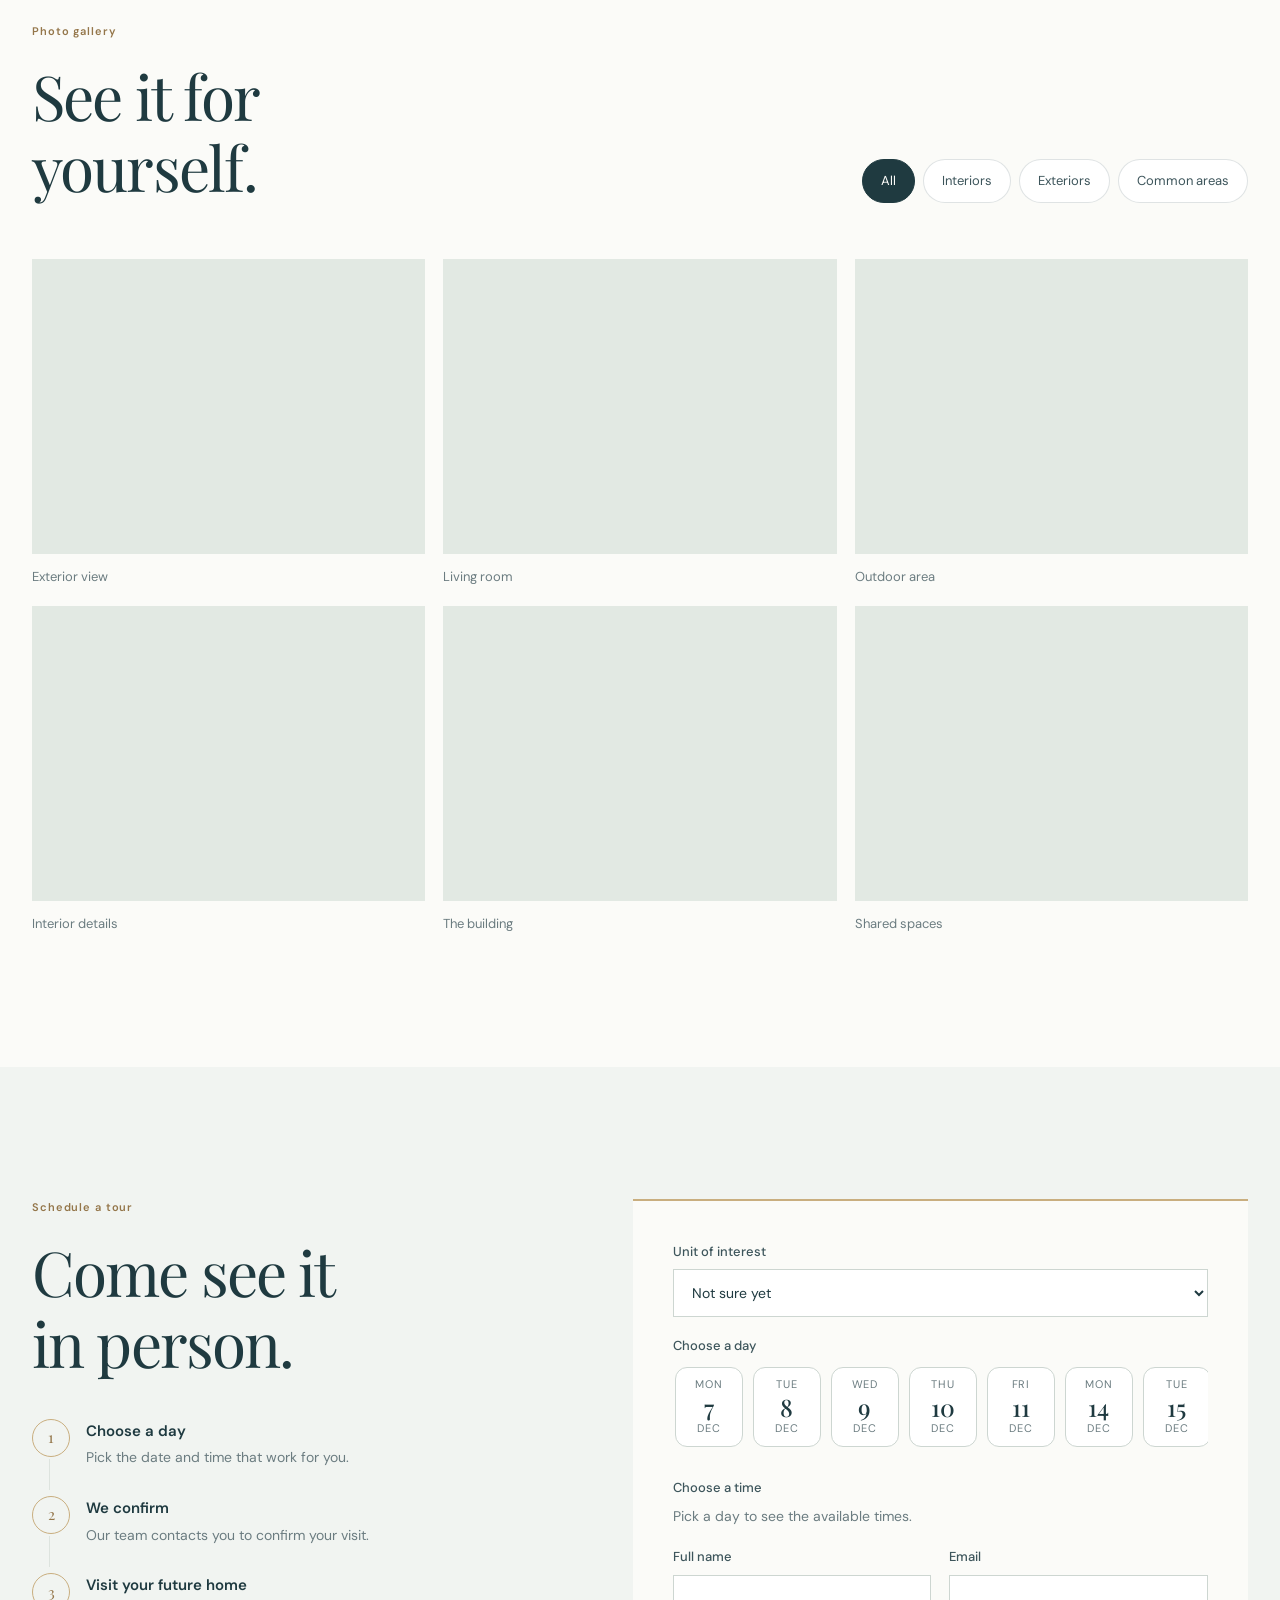
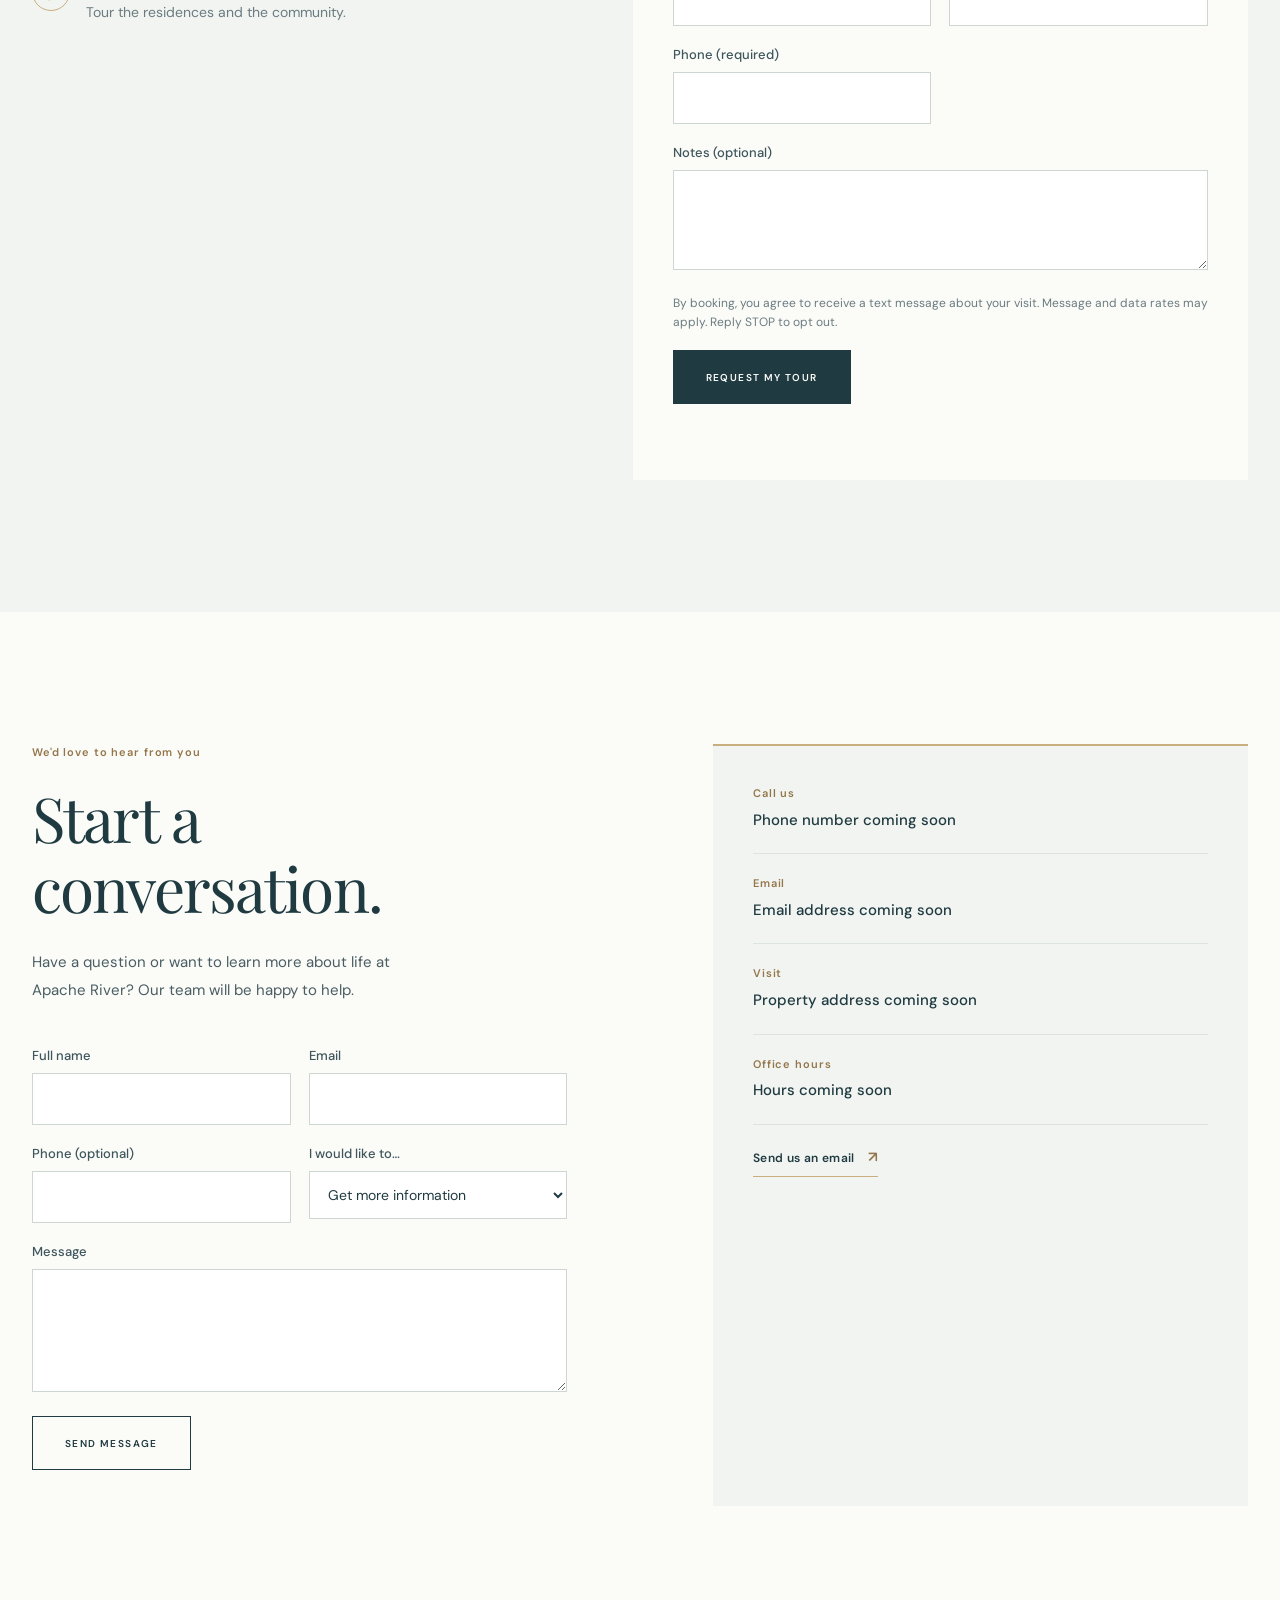
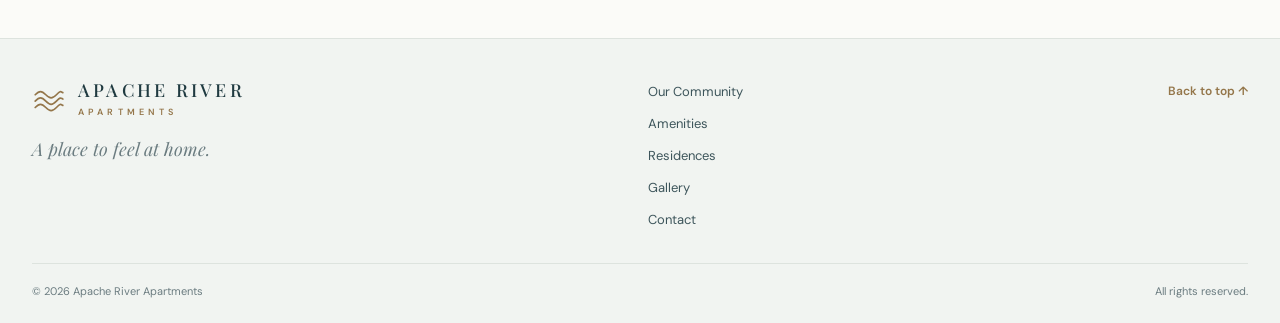
==== commit 303f1024: "Add files via upload" ====
--- a/index.html
+++ b/index.html
@@ -13,8 +13,13 @@
   <link rel="preconnect" href="https://fonts.gstatic.com" crossorigin>
   <link href="https://fonts.googleapis.com/css2?family=DM+Sans:wght@400;500;600;700&family=Playfair+Display:ital,wght@0,400;0,500;0,600;1,400&display=swap" rel="stylesheet">
   <link rel="stylesheet" href="css/style.css">
+  <link rel="stylesheet" href="css/booking.css">
   <script src="js/data.js" defer></script>
+  <script src="js/supabase-config.js"></script>
+  <script src="js/live-data.js" defer></script>
   <script src="js/app.js" defer></script>
+  <script src="js/app.js" defer></script>
+  <script src="js/booking.js" defer></script>
   <script src="js/modal.js" defer></script>
   <script src="js/main.js" defer></script>
 </head>
@@ -58,7 +63,7 @@
         <h1 id="hero-title" data-en="Come home to<br>something wonderful." data-es="Vuelve a casa<br>y disfruta cada momento.">Come home to<br>something wonderful.</h1>
         <p class="hero-copy" data-en="Discover a welcoming community and a more comfortable way of living at Apache River Apartments." data-es="Descubre una comunidad acogedora y una forma más cómoda de vivir en Apache River Apartments.">Discover a welcoming community and a more comfortable way of living at Apache River Apartments.</p>
         <div class="hero-actions">
-          <a class="button button-gold" href="#residences" data-en="View available units" data-es="Ver disponibles">View available units</a>
+          <a class="button button-gold" href="departamentos.html" data-en="View available units" data-es="Ver disponibles">View available units</a>
           <a class="text-link text-link-light" href="#tour"><span data-en="Schedule a tour" data-es="Agenda una visita">Schedule a tour</span><span class="arrow" aria-hidden="true">↗</span></a>
         </div>
       </div>
--- a/css/style.css
+++ b/css/style.css
@@ -1,9 +1,3 @@
-/* APACHE RIVER APARTMENTS
-   Light & elegant visual foundation
-   Palette: mist, linen, sage, river-blue, deep teal ink, brass accent.
-   Replace temporary image backgrounds when approved property photography is available.
-*/
-
 :root {
   --linen: #fbfbf8;
   --mist: #f1f4f1;
@@ -21,609 +15,2484 @@
   --font-display: "Playfair Display", Georgia, serif;
   --container: 1240px;
   --header-height: 94px;
-  --ease: cubic-bezier(.2, .7, .2, 1);
-}
-
-* { box-sizing: border-box; }
-html { scroll-behavior: smooth; scroll-padding-top: 100px; }
-body { margin: 0; color: var(--text); background: var(--linen); font-family: var(--font-body); font-size: 15px; line-height: 1.7; -webkit-font-smoothing: antialiased; }
-body.menu-open { overflow: hidden; }
-a { color: inherit; text-decoration: none; }
-button { font: inherit; }
-img { display: block; max-width: 100%; }
-h1, h2, h3, p { margin-top: 0; }
-h1, h2 { font-family: var(--font-display); font-weight: 400; letter-spacing: -.03em; }
-.container { width: min(var(--container), calc(100% - 64px)); margin-inline: auto; }
-.section-space { padding: 132px 0; }
-
-:focus-visible { outline: 2px solid var(--brass); outline-offset: 3px; }
-
-.skip-link { position: absolute; left: 16px; top: -60px; z-index: 1000; padding: 10px 16px; color: var(--white); background: var(--ink); }
-.skip-link:focus { top: 12px; }
+  --ease: cubic-bezier(0.2, 0.7, 0.2, 1);
+}
+
+* {
+  box-sizing: border-box;
+}
+html {
+  scroll-behavior: smooth;
+  scroll-padding-top: 100px;
+}
+body {
+  margin: 0;
+  color: var(--text);
+  background: var(--linen);
+  font-family: var(--font-body);
+  font-size: 15px;
+  line-height: 1.7;
+  -webkit-font-smoothing: antialiased;
+}
+body.menu-open {
+  overflow: hidden;
+}
+a {
+  color: inherit;
+  text-decoration: none;
+}
+button {
+  font: inherit;
+}
+img {
+  display: block;
+  max-width: 100%;
+}
+h1,
+h2,
+h3,
+p {
+  margin-top: 0;
+}
+h1,
+h2 {
+  font-family: var(--font-display);
+  font-weight: 400;
+  letter-spacing: -0.03em;
+}
+.container {
+  width: min(var(--container), calc(100% - 64px));
+  margin-inline: auto;
+}
+.section-space {
+  padding: 132px 0;
+}
+
+:focus-visible {
+  outline: 2px solid var(--brass);
+  outline-offset: 3px;
+}
+
+.skip-link {
+  position: absolute;
+  left: 16px;
+  top: -60px;
+  z-index: 1000;
+  padding: 10px 16px;
+  color: var(--white);
+  background: var(--ink);
+}
+.skip-link:focus {
+  top: 12px;
+}
 
 /* Header */
-.site-header { position: absolute; z-index: 20; top: 0; left: 0; width: 100%; color: var(--ink); background: rgb(251 251 248 / 72%); border-bottom: 1px solid rgb(31 58 64 / 10%); backdrop-filter: blur(10px); -webkit-backdrop-filter: blur(10px); }
-.header-inner { min-height: var(--header-height); display: flex; align-items: center; justify-content: space-between; gap: 32px; }
-.brand { display: inline-flex; flex-direction: column; align-items: flex-start; line-height: 1.1; white-space: nowrap; }
-.brand-name { font-family: var(--font-display); font-size: 20px; font-weight: 500; letter-spacing: .18em; }
-.brand-subtitle { margin-top: 7px; color: var(--brass); font-size: 9px; font-weight: 600; letter-spacing: .46em; }
-.main-nav { display: flex; align-items: center; gap: clamp(18px, 2.4vw, 34px); }
-.main-nav > a:not(.button) { position: relative; color: var(--ink-soft); font-size: 11px; font-weight: 500; letter-spacing: .08em; transition: color .25s ease; }
-.main-nav > a:not(.button)::after { position: absolute; right: 0; bottom: -9px; left: 0; height: 1px; background: var(--brass); content: ""; transform: scaleX(0); transform-origin: left; transition: transform .3s var(--ease); }
-.main-nav > a:not(.button):hover { color: var(--ink); }
-.main-nav > a:not(.button):hover::after { transform: scaleX(1); }
-.language-switch { display: flex; align-items: center; gap: 7px; color: var(--muted); font-size: 10px; }
-.language-button { padding: 5px 2px; border: 0; color: var(--muted); background: transparent; cursor: pointer; font-size: 10px; font-weight: 500; letter-spacing: .08em; transition: color .2s ease; }
-.language-button.is-active { color: var(--ink); font-weight: 700; }
-.language-button:hover { color: var(--brass); }
-.menu-toggle { display: none; }
+.site-header {
+  position: absolute;
+  z-index: 20;
+  top: 0;
+  left: 0;
+  width: 100%;
+  color: var(--ink);
+  background: rgb(251 251 248 / 72%);
+  border-bottom: 1px solid rgb(31 58 64 / 10%);
+  backdrop-filter: blur(10px);
+  -webkit-backdrop-filter: blur(10px);
+}
+.header-inner {
+  min-height: var(--header-height);
+  display: flex;
+  align-items: center;
+  justify-content: space-between;
+  gap: 32px;
+}
+.brand {
+  display: inline-flex;
+  flex-direction: column;
+  align-items: flex-start;
+  line-height: 1.1;
+  white-space: nowrap;
+}
+.brand-name {
+  font-family: var(--font-display);
+  font-size: 20px;
+  font-weight: 500;
+  letter-spacing: 0.18em;
+}
+.brand-subtitle {
+  margin-top: 7px;
+  color: var(--brass);
+  font-size: 9px;
+  font-weight: 600;
+  letter-spacing: 0.46em;
+}
+.main-nav {
+  display: flex;
+  align-items: center;
+  gap: clamp(18px, 2.4vw, 34px);
+}
+.main-nav > a:not(.button) {
+  position: relative;
+  color: var(--ink-soft);
+  font-size: 11px;
+  font-weight: 500;
+  letter-spacing: 0.08em;
+  transition: color 0.25s ease;
+}
+.main-nav > a:not(.button)::after {
+  position: absolute;
+  right: 0;
+  bottom: -9px;
+  left: 0;
+  height: 1px;
+  background: var(--brass);
+  content: "";
+  transform: scaleX(0);
+  transform-origin: left;
+  transition: transform 0.3s var(--ease);
+}
+.main-nav > a:not(.button):hover {
+  color: var(--ink);
+}
+.main-nav > a:not(.button):hover::after {
+  transform: scaleX(1);
+}
+.language-switch {
+  display: flex;
+  align-items: center;
+  gap: 7px;
+  color: var(--muted);
+  font-size: 10px;
+}
+.language-button {
+  padding: 5px 2px;
+  border: 0;
+  color: var(--muted);
+  background: transparent;
+  cursor: pointer;
+  font-size: 10px;
+  font-weight: 500;
+  letter-spacing: 0.08em;
+  transition: color 0.2s ease;
+}
+.language-button.is-active {
+  color: var(--ink);
+  font-weight: 700;
+}
+.language-button:hover {
+  color: var(--brass);
+}
+.menu-toggle {
+  display: none;
+}
 
 /* Buttons */
-.button { position: relative; display: inline-flex; min-height: 54px; align-items: center; justify-content: center; padding: 0 32px; border: 1px solid transparent; font-size: 10px; font-weight: 600; letter-spacing: .14em; text-transform: uppercase; transition: background .3s ease, color .3s ease, border-color .3s ease, transform .3s var(--ease); }
-.button:hover { transform: translateY(-2px); }
-.button-small { min-height: 42px; padding-inline: 20px; }
-.button-gold, .nav-cta { color: var(--linen); background: var(--ink); border-color: var(--ink); }
-.button-gold:hover, .nav-cta:hover { color: var(--ink); background: transparent; border-color: var(--ink); }
-.button-outline { border-color: var(--ink); color: var(--ink); background: transparent; }
-.button-outline:hover { color: var(--linen); background: var(--ink); }
-
-.text-link { display: inline-flex; align-items: center; gap: 13px; padding-bottom: 5px; border-bottom: 1px solid var(--brass-light); color: var(--ink); font-size: 12px; font-weight: 600; letter-spacing: .03em; transition: border-color .25s ease, gap .3s var(--ease); }
-.text-link:hover { gap: 18px; border-color: var(--brass); }
-.text-link span { color: var(--brass); font-size: 15px; }
-.text-link-light { color: var(--ink); }
-.text-link-light span { color: var(--brass); }
+.button {
+  position: relative;
+  display: inline-flex;
+  min-height: 54px;
+  align-items: center;
+  justify-content: center;
+  padding: 0 32px;
+  border: 1px solid transparent;
+  font-size: 10px;
+  font-weight: 600;
+  letter-spacing: 0.14em;
+  text-transform: uppercase;
+  transition:
+    background 0.3s ease,
+    color 0.3s ease,
+    border-color 0.3s ease,
+    transform 0.3s var(--ease);
+}
+.button:hover {
+  transform: translateY(-2px);
+}
+.button-small {
+  min-height: 42px;
+  padding-inline: 20px;
+}
+.button-gold,
+.nav-cta {
+  color: var(--linen);
+  background: var(--ink);
+  border-color: var(--ink);
+}
+.button-gold:hover,
+.nav-cta:hover {
+  color: var(--ink);
+  background: transparent;
+  border-color: var(--ink);
+}
+.button-outline {
+  border-color: var(--ink);
+  color: var(--ink);
+  background: transparent;
+}
+.button-outline:hover {
+  color: var(--linen);
+  background: var(--ink);
+}
+
+.text-link {
+  display: inline-flex;
+  align-items: center;
+  gap: 13px;
+  padding-bottom: 5px;
+  border-bottom: 1px solid var(--brass-light);
+  color: var(--ink);
+  font-size: 12px;
+  font-weight: 600;
+  letter-spacing: 0.03em;
+  transition:
+    border-color 0.25s ease,
+    gap 0.3s var(--ease);
+}
+.text-link:hover {
+  gap: 18px;
+  border-color: var(--brass);
+}
+.text-link span {
+  color: var(--brass);
+  font-size: 15px;
+}
+.text-link-light {
+  color: var(--ink);
+}
+.text-link-light span {
+  color: var(--brass);
+}
 
 /* Hero */
-.hero { position: relative; display: flex; min-height: min(850px, 96vh); align-items: center; overflow: hidden; color: var(--ink); background: #dfe6e3 url("https://images.unsplash.com/photo-1600585154340-be6161a56a0c?auto=format&fit=crop&w=2200&q=88") center 54% / cover no-repeat; }
-.hero-overlay { position: absolute; inset: 0; background: linear-gradient(90deg, rgb(247 249 246 / 95%) 0%, rgb(247 249 246 / 82%) 38%, rgb(247 249 246 / 28%) 72%, rgb(247 249 246 / 0%) 100%), linear-gradient(0deg, rgb(247 249 246 / 45%), transparent 40%); }
-.hero::after { position: absolute; right: 5.5%; bottom: 0; width: 1px; height: 17%; background: linear-gradient(transparent, var(--brass)); content: ""; }
-.hero-content { position: relative; z-index: 1; padding-top: 100px; }
-.eyebrow { margin: 0 0 22px; color: var(--brass); font-size: 11px; font-weight: 600; letter-spacing: .08em; line-height: 1.5; }
-.hero-eyebrow { color: var(--brass); }
-.hero h1 { max-width: 800px; margin-bottom: 27px; color: var(--ink); font-size: clamp(54px, 7.4vw, 98px); line-height: 1.03; letter-spacing: -.04em; text-wrap: balance; }
-.hero-copy { max-width: 460px; margin-bottom: 40px; color: var(--ink-soft); font-size: 15px; line-height: 1.9; }
-.hero-actions { display: flex; align-items: center; gap: 32px; flex-wrap: wrap; }
-.hero-caption { position: absolute; right: 32px; bottom: 34px; display: flex; align-items: center; gap: 12px; padding: 10px 16px; color: var(--ink-soft); background: rgb(251 251 248 / 80%); backdrop-filter: blur(6px); font-size: 11px; letter-spacing: .04em; }
-.hero-caption span:first-child { width: 28px; height: 1px; background: var(--brass); }
+.hero {
+  position: relative;
+  display: flex;
+  min-height: min(850px, 96vh);
+  align-items: center;
+  overflow: hidden;
+  color: var(--ink);
+  background: #dfe6e3
+    url("https://images.unsplash.com/photo-1600585154340-be6161a56a0c?auto=format&fit=crop&w=2200&q=88")
+    center 54% / cover no-repeat;
+}
+.hero-overlay {
+  position: absolute;
+  inset: 0;
+  background:
+    linear-gradient(
+      90deg,
+      rgb(247 249 246 / 95%) 0%,
+      rgb(247 249 246 / 82%) 38%,
+      rgb(247 249 246 / 28%) 72%,
+      rgb(247 249 246 / 0%) 100%
+    ),
+    linear-gradient(0deg, rgb(247 249 246 / 45%), transparent 40%);
+}
+.hero::after {
+  position: absolute;
+  right: 5.5%;
+  bottom: 0;
+  width: 1px;
+  height: 17%;
+  background: linear-gradient(transparent, var(--brass));
+  content: "";
+}
+.hero-content {
+  position: relative;
+  z-index: 1;
+  padding-top: 100px;
+}
+.eyebrow {
+  margin: 0 0 22px;
+  color: var(--brass);
+  font-size: 11px;
+  font-weight: 600;
+  letter-spacing: 0.08em;
+  line-height: 1.5;
+}
+.hero-eyebrow {
+  color: var(--brass);
+}
+.hero h1 {
+  max-width: 800px;
+  margin-bottom: 27px;
+  color: var(--ink);
+  font-size: clamp(54px, 7.4vw, 98px);
+  line-height: 1.03;
+  letter-spacing: -0.04em;
+  text-wrap: balance;
+}
+.hero-copy {
+  max-width: 460px;
+  margin-bottom: 40px;
+  color: var(--ink-soft);
+  font-size: 15px;
+  line-height: 1.9;
+}
+.hero-actions {
+  display: flex;
+  align-items: center;
+  gap: 32px;
+  flex-wrap: wrap;
+}
+.hero-caption {
+  position: absolute;
+  right: 32px;
+  bottom: 34px;
+  display: flex;
+  align-items: center;
+  gap: 12px;
+  padding: 10px 16px;
+  color: var(--ink-soft);
+  background: rgb(251 251 248 / 80%);
+  backdrop-filter: blur(6px);
+  font-size: 11px;
+  letter-spacing: 0.04em;
+}
+.hero-caption span:first-child {
+  width: 28px;
+  height: 1px;
+  background: var(--brass);
+}
 
 /* Intro */
-.intro { position: relative; background: var(--mist); }
-.intro::before { position: absolute; top: 0; left: max(32px, calc((100vw - var(--container)) / 2)); width: 64px; height: 2px; background: var(--brass-light); content: ""; }
-.intro-grid { display: grid; grid-template-columns: 1.1fr .9fr; align-items: end; gap: 10%; }
-h2 { margin-bottom: 0; color: var(--ink); font-size: clamp(40px, 5vw, 62px); line-height: 1.14; }
-.intro-copy { max-width: 440px; padding-bottom: 8px; }
-.intro-copy p, .section-heading > p { margin-bottom: 25px; color: var(--text); font-size: 15px; line-height: 1.9; }
+.intro {
+  position: relative;
+  background: var(--mist);
+}
+.intro::before {
+  position: absolute;
+  top: 0;
+  left: max(32px, calc((100vw - var(--container)) / 2));
+  width: 64px;
+  height: 2px;
+  background: var(--brass-light);
+  content: "";
+}
+.intro-grid {
+  display: grid;
+  grid-template-columns: 1.1fr 0.9fr;
+  align-items: end;
+  gap: 10%;
+}
+h2 {
+  margin-bottom: 0;
+  color: var(--ink);
+  font-size: clamp(40px, 5vw, 62px);
+  line-height: 1.14;
+}
+.intro-copy {
+  max-width: 440px;
+  padding-bottom: 8px;
+}
+.intro-copy p,
+.section-heading > p {
+  margin-bottom: 25px;
+  color: var(--text);
+  font-size: 15px;
+  line-height: 1.9;
+}
 
 /* Amenities */
-.amenities { background: var(--linen); }
-.section-heading { display: flex; align-items: end; justify-content: space-between; gap: 50px; margin-bottom: 56px; }
-.section-heading > p { max-width: 400px; margin-bottom: 5px; }
-.amenity-grid { display: grid; grid-template-columns: 1.35fr 1fr 1fr; gap: 24px; align-items: start; }
-.amenity-card { overflow: hidden; }
-.amenity-card:nth-child(2) { margin-top: 46px; }
-.amenity-card:nth-child(3) { margin-top: 92px; }
-.image-placeholder { position: relative; overflow: hidden; background-color: var(--sage); background-position: center; background-size: cover; }
-.amenity-card .image-placeholder { aspect-ratio: 4 / 4.9; transition: transform .8s var(--ease); }
-.amenity-card-large .image-placeholder { aspect-ratio: 4 / 4.15; }
-.amenity-card:hover .image-placeholder { transform: scale(1.025); }
-.image-pool { background-image: linear-gradient(0deg, rgb(207 220 222 / 18%), transparent), url("https://images.unsplash.com/photo-1600607687939-ce8a6c25118c?auto=format&fit=crop&w=1000&q=80"); }
-.image-interior { background-image: url("https://images.unsplash.com/photo-1600210492486-724fe5c67fb0?auto=format&fit=crop&w=900&q=80"); }
-.image-community { background-image: url("https://images.unsplash.com/photo-1600566753086-00f18fb6b3ea?auto=format&fit=crop&w=900&q=80"); }
-.amenity-label { display: flex; align-items: baseline; gap: 13px; padding-top: 18px; }
-.amenity-label span { color: var(--brass); font-size: 11px; letter-spacing: .08em; }
-.amenity-label h3 { margin: 0; color: var(--ink); font-family: var(--font-display); font-size: 21px; font-weight: 400; }
-.temporary-note { margin: 28px 0 0; color: var(--muted); font-size: 12px; font-style: italic; }
+.amenities {
+  background: var(--linen);
+}
+.section-heading {
+  display: flex;
+  align-items: end;
+  justify-content: space-between;
+  gap: 50px;
+  margin-bottom: 56px;
+}
+.section-heading > p {
+  max-width: 400px;
+  margin-bottom: 5px;
+}
+.amenity-grid {
+  display: grid;
+  grid-template-columns: 1.35fr 1fr 1fr;
+  gap: 24px;
+  align-items: start;
+}
+.amenity-card {
+  overflow: hidden;
+}
+.amenity-card:nth-child(2) {
+  margin-top: 46px;
+}
+.amenity-card:nth-child(3) {
+  margin-top: 92px;
+}
+.image-placeholder {
+  position: relative;
+  overflow: hidden;
+  background-color: var(--sage);
+  background-position: center;
+  background-size: cover;
+}
+.amenity-card .image-placeholder {
+  aspect-ratio: 4 / 4.9;
+  transition: transform 0.8s var(--ease);
+}
+.amenity-card-large .image-placeholder {
+  aspect-ratio: 4 / 4.15;
+}
+.amenity-card:hover .image-placeholder {
+  transform: scale(1.025);
+}
+.image-pool {
+  background-image:
+    linear-gradient(0deg, rgb(207 220 222 / 18%), transparent),
+    url("https://images.unsplash.com/photo-1600607687939-ce8a6c25118c?auto=format&fit=crop&w=1000&q=80");
+}
+.image-interior {
+  background-image: url("https://images.unsplash.com/photo-1600210492486-724fe5c67fb0?auto=format&fit=crop&w=900&q=80");
+}
+.image-community {
+  background-image: url("https://images.unsplash.com/photo-1600566753086-00f18fb6b3ea?auto=format&fit=crop&w=900&q=80");
+}
+.amenity-label {
+  display: flex;
+  align-items: baseline;
+  gap: 13px;
+  padding-top: 18px;
+}
+.amenity-label span {
+  color: var(--brass);
+  font-size: 11px;
+  letter-spacing: 0.08em;
+}
+.amenity-label h3 {
+  margin: 0;
+  color: var(--ink);
+  font-family: var(--font-display);
+  font-size: 21px;
+  font-weight: 400;
+}
+.temporary-note {
+  margin: 28px 0 0;
+  color: var(--muted);
+  font-size: 12px;
+  font-style: italic;
+}
 
 /* Residences */
-.residences { background: var(--sage); }
-.residences-heading { margin-bottom: 48px; }
-.residence-grid { display: grid; grid-template-columns: repeat(2, 1fr); gap: 26px; }
-.residence-card { background: var(--linen); border: 1px solid rgb(31 58 64 / 6%); transition: box-shadow .4s ease, transform .4s var(--ease); }
-.residence-card:hover { transform: translateY(-4px); box-shadow: 0 22px 50px rgb(31 58 64 / 10%); }
-.residence-image { position: relative; display: flex; min-height: 300px; align-items: center; justify-content: center; background-color: var(--river); background-position: center; background-size: cover; }
-.image-plan-one { background-image: linear-gradient(0deg, rgb(207 220 222 / 20%), rgb(207 220 222 / 5%)), url("https://images.unsplash.com/photo-1600607687920-4e2a09cf159d?auto=format&fit=crop&w=1100&q=80"); }
-.image-plan-two { background-image: linear-gradient(0deg, rgb(207 220 222 / 20%), rgb(207 220 222 / 5%)), url("https://images.unsplash.com/photo-1600607687644-c7171b42498f?auto=format&fit=crop&w=1100&q=80"); }
-.coming-soon { padding: 9px 16px; color: var(--ink); background: rgb(251 251 248 / 90%); backdrop-filter: blur(4px); font-size: 11px; font-weight: 500; letter-spacing: .06em; }
-.residence-info { display: flex; align-items: center; justify-content: space-between; gap: 20px; padding: 26px 28px 0; }
-.residence-info .eyebrow { margin-bottom: 8px; font-size: 11px; }
-.residence-info h3 { margin: 0; color: var(--ink); font-family: var(--font-display); font-size: 26px; font-weight: 400; line-height: 1.3; }
-.card-arrow { color: var(--brass); font-size: 22px; transition: transform .3s var(--ease); }
-.residence-card:hover .card-arrow { transform: translate(3px, -3px); }
-.residence-meta { margin: 10px 28px 26px; color: var(--muted); font-size: 12px; }
-.center-action { margin-top: 46px; text-align: center; }
+.residences {
+  background: var(--sage);
+}
+.residences-heading {
+  margin-bottom: 48px;
+}
+.residence-grid {
+  display: grid;
+  grid-template-columns: repeat(2, 1fr);
+  gap: 26px;
+}
+.residence-card {
+  background: var(--linen);
+  border: 1px solid rgb(31 58 64 / 6%);
+  transition:
+    box-shadow 0.4s ease,
+    transform 0.4s var(--ease);
+}
+.residence-card:hover {
+  transform: translateY(-4px);
+  box-shadow: 0 22px 50px rgb(31 58 64 / 10%);
+}
+.residence-image {
+  position: relative;
+  display: flex;
+  min-height: 300px;
+  align-items: center;
+  justify-content: center;
+  background-color: var(--river);
+  background-position: center;
+  background-size: cover;
+}
+.image-plan-one {
+  background-image:
+    linear-gradient(0deg, rgb(207 220 222 / 20%), rgb(207 220 222 / 5%)),
+    url("https://images.unsplash.com/photo-1600607687920-4e2a09cf159d?auto=format&fit=crop&w=1100&q=80");
+}
+.image-plan-two {
+  background-image:
+    linear-gradient(0deg, rgb(207 220 222 / 20%), rgb(207 220 222 / 5%)),
+    url("https://images.unsplash.com/photo-1600607687644-c7171b42498f?auto=format&fit=crop&w=1100&q=80");
+}
+.coming-soon {
+  padding: 9px 16px;
+  color: var(--ink);
+  background: rgb(251 251 248 / 90%);
+  backdrop-filter: blur(4px);
+  font-size: 11px;
+  font-weight: 500;
+  letter-spacing: 0.06em;
+}
+.residence-info {
+  display: flex;
+  align-items: center;
+  justify-content: space-between;
+  gap: 20px;
+  padding: 26px 28px 0;
+}
+.residence-info .eyebrow {
+  margin-bottom: 8px;
+  font-size: 11px;
+}
+.residence-info h3 {
+  margin: 0;
+  color: var(--ink);
+  font-family: var(--font-display);
+  font-size: 26px;
+  font-weight: 400;
+  line-height: 1.3;
+}
+.card-arrow {
+  color: var(--brass);
+  font-size: 22px;
+  transition: transform 0.3s var(--ease);
+}
+.residence-card:hover .card-arrow {
+  transform: translate(3px, -3px);
+}
+.residence-meta {
+  margin: 10px 28px 26px;
+  color: var(--muted);
+  font-size: 12px;
+}
+.center-action {
+  margin-top: 46px;
+  text-align: center;
+}
 
 /* Closing CTA */
-.closing-cta { position: relative; overflow: hidden; padding: 124px 0; color: var(--ink); background: linear-gradient(135deg, var(--river), #e6eeee 55%, var(--sage)); text-align: center; }
-.closing-cta::before, .closing-cta::after { position: absolute; width: 340px; height: 340px; border: 1px solid rgb(148 118 74 / 28%); border-radius: 50%; content: ""; }
-.closing-cta::before { top: -220px; left: -100px; }
-.closing-cta::after { right: -100px; bottom: -240px; width: 440px; height: 440px; }
-.closing-content { position: relative; z-index: 1; }
-.closing-cta .eyebrow { color: var(--brass); }
-.closing-cta h2 { margin-bottom: 34px; color: var(--ink); font-size: clamp(42px, 5.4vw, 66px); }
+.closing-cta {
+  position: relative;
+  overflow: hidden;
+  padding: 124px 0;
+  color: var(--ink);
+  background: linear-gradient(135deg, var(--river), #e6eeee 55%, var(--sage));
+  text-align: center;
+}
+.closing-cta::before,
+.closing-cta::after {
+  position: absolute;
+  width: 340px;
+  height: 340px;
+  border: 1px solid rgb(148 118 74 / 28%);
+  border-radius: 50%;
+  content: "";
+}
+.closing-cta::before {
+  top: -220px;
+  left: -100px;
+}
+.closing-cta::after {
+  right: -100px;
+  bottom: -240px;
+  width: 440px;
+  height: 440px;
+}
+.closing-content {
+  position: relative;
+  z-index: 1;
+}
+.closing-cta .eyebrow {
+  color: var(--brass);
+}
+.closing-cta h2 {
+  margin-bottom: 34px;
+  color: var(--ink);
+  font-size: clamp(42px, 5.4vw, 66px);
+}
 
 /* Contact */
-.contact { background: var(--linen); }
-.contact-grid { display: grid; grid-template-columns: 1fr 1fr; gap: 12%; }
-.contact-copy { max-width: 400px; margin-top: 24px; color: var(--text); font-size: 15px; line-height: 1.9; }
-.contact-panel { padding: 38px 40px 24px; background: var(--mist); border-top: 2px solid var(--brass-light); }
-.contact-detail { display: flex; flex-direction: column; gap: 5px; padding: 0 0 20px; margin-bottom: 20px; border-bottom: 1px solid var(--line); }
-.contact-detail span { color: var(--brass); font-size: 11px; font-weight: 600; letter-spacing: .08em; }
-.contact-detail strong { color: var(--ink); font-size: 15px; font-weight: 500; }
-.contact-panel .text-link { margin-bottom: 12px; }
+.contact {
+  background: var(--linen);
+}
+.contact-grid {
+  display: grid;
+  grid-template-columns: 1fr 1fr;
+  gap: 12%;
+}
+.contact-copy {
+  max-width: 400px;
+  margin-top: 24px;
+  color: var(--text);
+  font-size: 15px;
+  line-height: 1.9;
+}
+.contact-panel {
+  padding: 38px 40px 24px;
+  background: var(--mist);
+  border-top: 2px solid var(--brass-light);
+}
+.contact-detail {
+  display: flex;
+  flex-direction: column;
+  gap: 5px;
+  padding: 0 0 20px;
+  margin-bottom: 20px;
+  border-bottom: 1px solid var(--line);
+}
+.contact-detail span {
+  color: var(--brass);
+  font-size: 11px;
+  font-weight: 600;
+  letter-spacing: 0.08em;
+}
+.contact-detail strong {
+  color: var(--ink);
+  font-size: 15px;
+  font-weight: 500;
+}
+.contact-panel .text-link {
+  margin-bottom: 12px;
+}
 
 /* Footer */
-.site-footer { padding: 42px 0 22px; color: var(--ink-soft); background: var(--mist); border-top: 1px solid var(--line); }
-.footer-top { display: flex; align-items: center; justify-content: space-between; gap: 25px; padding-bottom: 32px; }
-.brand-light { color: var(--ink); }
-.footer-top > p { margin: 0; color: var(--muted); font-family: var(--font-display); font-size: 18px; font-style: italic; }
-.back-top { color: var(--brass); font-size: 12px; font-weight: 600; transition: color .2s ease; }
-.back-top:hover { color: var(--ink); }
-.footer-bottom { display: flex; justify-content: space-between; gap: 20px; padding-top: 18px; border-top: 1px solid var(--line); color: var(--muted); font-size: 11px; }
+.site-footer {
+  padding: 42px 0 22px;
+  color: var(--ink-soft);
+  background: var(--mist);
+  border-top: 1px solid var(--line);
+}
+.footer-top {
+  display: flex;
+  align-items: center;
+  justify-content: space-between;
+  gap: 25px;
+  padding-bottom: 32px;
+}
+.brand-light {
+  color: var(--ink);
+}
+.footer-top > p {
+  margin: 0;
+  color: var(--muted);
+  font-family: var(--font-display);
+  font-size: 18px;
+  font-style: italic;
+}
+.back-top {
+  color: var(--brass);
+  font-size: 12px;
+  font-weight: 600;
+  transition: color 0.2s ease;
+}
+.back-top:hover {
+  color: var(--ink);
+}
+.footer-bottom {
+  display: flex;
+  justify-content: space-between;
+  gap: 20px;
+  padding-top: 18px;
+  border-top: 1px solid var(--line);
+  color: var(--muted);
+  font-size: 11px;
+}
 
 /* Responsive */
 @media (max-width: 980px) {
-  :root { --header-height: 78px; }
-  .container { width: min(var(--container), calc(100% - 48px)); }
-  .main-nav { gap: 16px; }
-  .nav-cta { display: none; }
-  .amenity-grid { gap: 14px; }
-  .amenity-label h3 { font-size: 17px; }
+  :root {
+    --header-height: 78px;
+  }
+  .container {
+    width: min(var(--container), calc(100% - 48px));
+  }
+  .main-nav {
+    gap: 16px;
+  }
+  .nav-cta {
+    display: none;
+  }
+  .amenity-grid {
+    gap: 14px;
+  }
+  .amenity-label h3 {
+    font-size: 17px;
+  }
 }
 
 @media (max-width: 760px) {
-  .section-space { padding: 84px 0; }
-  .container { width: calc(100% - 40px); }
-  .site-header { background: rgb(251 251 248 / 88%); }
-  .header-inner { min-height: 74px; }
-  .brand-name { font-size: 17px; }
-  .menu-toggle { display: flex; width: 42px; height: 42px; flex-direction: column; align-items: center; justify-content: center; gap: 6px; border: 1px solid rgb(31 58 64 / 30%); background: transparent; cursor: pointer; }
-  .menu-toggle span { width: 17px; height: 1px; background: var(--ink); transition: transform .2s ease; }
-  .menu-toggle[aria-expanded="true"] span:first-child { transform: translateY(3.5px) rotate(45deg); }
-  .menu-toggle[aria-expanded="true"] span:last-child { transform: translateY(-3.5px) rotate(-45deg); }
-  .main-nav { position: absolute; top: 74px; right: 0; left: 0; display: none; align-items: stretch; gap: 0; padding: 12px 20px 24px; background: var(--linen); border-bottom: 1px solid var(--line); box-shadow: 0 18px 30px rgb(31 58 64 / 8%); }
-  .main-nav.is-open { display: flex; flex-direction: column; }
-  .main-nav > a:not(.button) { padding: 14px 0; border-bottom: 1px solid var(--line); font-size: 14px; }
-  .main-nav > a:not(.button)::after { display: none; }
-  .language-switch { align-self: flex-start; padding: 16px 0 8px; }
-  .nav-cta { display: inline-flex; align-self: flex-start; margin-top: 12px; }
-  .hero { min-height: 760px; min-height: 91svh; background-position: 58% center; }
-  .hero-overlay { background: linear-gradient(180deg, rgb(247 249 246 / 90%) 0%, rgb(247 249 246 / 72%) 55%, rgb(247 249 246 / 40%) 100%); }
-  .hero-content { padding-top: 80px; }
-  .hero h1 { font-size: clamp(46px, 12vw, 72px); }
-  .hero-copy { max-width: 420px; }
-  .hero-caption { right: 20px; bottom: 22px; font-size: 10px; }
-  .intro-grid, .contact-grid { grid-template-columns: 1fr; gap: 30px; }
-  .intro-copy { max-width: 540px; }
-  .section-heading { display: block; }
-  .section-heading > p { max-width: 540px; margin-top: 25px; }
-  .amenity-grid { grid-template-columns: 1fr 1fr; gap: 22px 14px; }
-  .amenity-card-large { grid-column: 1 / -1; }
-  .amenity-card .image-placeholder, .amenity-card-large .image-placeholder { aspect-ratio: 5 / 4; }
-  .amenity-card:nth-child(2), .amenity-card:nth-child(3) { margin-top: 0; }
-  .amenity-label { gap: 8px; }
-  .amenity-label h3 { font-size: 17px; }
-  .residence-grid { gap: 16px; }
-  .residence-image { min-height: 220px; }
-  .residence-info { padding: 20px 18px 0; }
-  .residence-info h3 { font-size: 21px; }
-  .residence-meta { margin-inline: 18px; }
-  .closing-cta { padding: 84px 0; }
-  .contact-panel { padding: 30px 24px 16px; }
+  .section-space {
+    padding: 84px 0;
+  }
+  .container {
+    width: calc(100% - 40px);
+  }
+  .site-header {
+    background: rgb(251 251 248 / 88%);
+  }
+  .header-inner {
+    min-height: 74px;
+  }
+  .brand-name {
+    font-size: 17px;
+  }
+  .menu-toggle {
+    display: flex;
+    width: 42px;
+    height: 42px;
+    flex-direction: column;
+    align-items: center;
+    justify-content: center;
+    gap: 6px;
+    border: 1px solid rgb(31 58 64 / 30%);
+    background: transparent;
+    cursor: pointer;
+  }
+  .menu-toggle span {
+    width: 17px;
+    height: 1px;
+    background: var(--ink);
+    transition: transform 0.2s ease;
+  }
+  .menu-toggle[aria-expanded="true"] span:first-child {
+    transform: translateY(3.5px) rotate(45deg);
+  }
+  .menu-toggle[aria-expanded="true"] span:last-child {
+    transform: translateY(-3.5px) rotate(-45deg);
+  }
+  .main-nav {
+    position: absolute;
+    top: 74px;
+    right: 0;
+    left: 0;
+    display: none;
+    align-items: stretch;
+    gap: 0;
+    padding: 12px 20px 24px;
+    background: var(--linen);
+    border-bottom: 1px solid var(--line);
+    box-shadow: 0 18px 30px rgb(31 58 64 / 8%);
+  }
+  .main-nav.is-open {
+    display: flex;
+    flex-direction: column;
+  }
+  .main-nav > a:not(.button) {
+    padding: 14px 0;
+    border-bottom: 1px solid var(--line);
+    font-size: 14px;
+  }
+  .main-nav > a:not(.button)::after {
+    display: none;
+  }
+  .language-switch {
+    align-self: flex-start;
+    padding: 16px 0 8px;
+  }
+  .nav-cta {
+    display: inline-flex;
+    align-self: flex-start;
+    margin-top: 12px;
+  }
+  .hero {
+    min-height: 760px;
+    min-height: 91svh;
+    background-position: 58% center;
+  }
+  .hero-overlay {
+    background: linear-gradient(
+      180deg,
+      rgb(247 249 246 / 90%) 0%,
+      rgb(247 249 246 / 72%) 55%,
+      rgb(247 249 246 / 40%) 100%
+    );
+  }
+  .hero-content {
+    padding-top: 80px;
+  }
+  .hero h1 {
+    font-size: clamp(46px, 12vw, 72px);
+  }
+  .hero-copy {
+    max-width: 420px;
+  }
+  .hero-caption {
+    right: 20px;
+    bottom: 22px;
+    font-size: 10px;
+  }
+  .intro-grid,
+  .contact-grid {
+    grid-template-columns: 1fr;
+    gap: 30px;
+  }
+  .intro-copy {
+    max-width: 540px;
+  }
+  .section-heading {
+    display: block;
+  }
+  .section-heading > p {
+    max-width: 540px;
+    margin-top: 25px;
+  }
+  .amenity-grid {
+    grid-template-columns: 1fr 1fr;
+    gap: 22px 14px;
+  }
+  .amenity-card-large {
+    grid-column: 1 / -1;
+  }
+  .amenity-card .image-placeholder,
+  .amenity-card-large .image-placeholder {
+    aspect-ratio: 5 / 4;
+  }
+  .amenity-card:nth-child(2),
+  .amenity-card:nth-child(3) {
+    margin-top: 0;
+  }
+  .amenity-label {
+    gap: 8px;
+  }
+  .amenity-label h3 {
+    font-size: 17px;
+  }
+  .residence-grid {
+    gap: 16px;
+  }
+  .residence-image {
+    min-height: 220px;
+  }
+  .residence-info {
+    padding: 20px 18px 0;
+  }
+  .residence-info h3 {
+    font-size: 21px;
+  }
+  .residence-meta {
+    margin-inline: 18px;
+  }
+  .closing-cta {
+    padding: 84px 0;
+  }
+  .contact-panel {
+    padding: 30px 24px 16px;
+  }
 }
 
 @media (max-width: 520px) {
-  .hero { min-height: 760px; min-height: 92svh; }
-  .hero h1 { font-size: clamp(42px, 12.5vw, 58px); }
-  .hero-actions { align-items: flex-start; flex-direction: column; gap: 20px; }
-  .hero-actions .button { min-height: 49px; }
-  .amenity-grid, .residence-grid { grid-template-columns: 1fr; }
-  .amenity-card-large { grid-column: auto; }
-  .amenity-card .image-placeholder, .amenity-card-large .image-placeholder { aspect-ratio: 4 / 3.5; }
-  .residence-image { min-height: 250px; }
-  .footer-top { align-items: flex-start; flex-direction: column; }
-  .footer-bottom { flex-direction: column; gap: 5px; }
-  h2 { font-size: 40px; }
+  .hero {
+    min-height: 760px;
+    min-height: 92svh;
+  }
+  .hero h1 {
+    font-size: clamp(42px, 12.5vw, 58px);
+  }
+  .hero-actions {
+    align-items: flex-start;
+    flex-direction: column;
+    gap: 20px;
+  }
+  .hero-actions .button {
+    min-height: 49px;
+  }
+  .amenity-grid,
+  .residence-grid {
+    grid-template-columns: 1fr;
+  }
+  .amenity-card-large {
+    grid-column: auto;
+  }
+  .amenity-card .image-placeholder,
+  .amenity-card-large .image-placeholder {
+    aspect-ratio: 4 / 3.5;
+  }
+  .residence-image {
+    min-height: 250px;
+  }
+  .footer-top {
+    align-items: flex-start;
+    flex-direction: column;
+  }
+  .footer-bottom {
+    flex-direction: column;
+    gap: 5px;
+  }
+  h2 {
+    font-size: 40px;
+  }
 }
 
 @media (prefers-reduced-motion: reduce) {
-  *, *::before, *::after { scroll-behavior: auto !important; transition-duration: .01ms !important; animation-duration: .01ms !important; }
+  *,
+  *::before,
+  *::after {
+    scroll-behavior: auto !important;
+    transition-duration: 0.01ms !important;
+    animation-duration: 0.01ms !important;
+  }
 }
 
 /* Editorial motion (used by js/main.js) */
 @media (prefers-reduced-motion: no-preference) {
-  .reveal-ready { opacity: 0; transform: translateY(18px); transition: opacity .8s ease, transform .8s var(--ease); }
-  .reveal-ready.is-visible { opacity: 1; transform: translateY(0); }
-}
-
+  .reveal-ready {
+    opacity: 0;
+    transform: translateY(18px);
+    transition:
+      opacity 0.8s ease,
+      transform 0.8s var(--ease);
+  }
+  .reveal-ready.is-visible {
+    opacity: 1;
+    transform: translateY(0);
+  }
+}
 
 /* ===== Structure update ===== */
 
 /* Link arrow now lives in its own span so language switching keeps it */
-.text-link > span:first-child { color: inherit; font-size: inherit; }
-.text-link .arrow { color: var(--brass); font-size: 15px; }
+.text-link > span:first-child {
+  color: inherit;
+  font-size: inherit;
+}
+.text-link .arrow {
+  color: var(--brass);
+  font-size: 15px;
+}
 
 /* Intro: image + text */
-.intro-grid { grid-template-columns: .9fr 1.1fr; align-items: center; gap: 8%; }
-.intro-media { aspect-ratio: 4 / 4.6; background-image: linear-gradient(0deg, rgb(207 220 222 / 15%), transparent), url("https://images.unsplash.com/photo-1600566753086-00f18fb6b3ea?auto=format&fit=crop&w=1000&q=80"); box-shadow: 18px 18px 0 -1px var(--sage); }
-.intro-text .intro-copy { max-width: 460px; margin-top: 32px; padding: 0; }
+.intro-grid {
+  grid-template-columns: 0.9fr 1.1fr;
+  align-items: center;
+  gap: 8%;
+}
+.intro-media {
+  aspect-ratio: 4 / 4.6;
+  background-image:
+    linear-gradient(0deg, rgb(207 220 222 / 15%), transparent),
+    url("https://images.unsplash.com/photo-1600566753086-00f18fb6b3ea?auto=format&fit=crop&w=1000&q=80");
+  box-shadow: 18px 18px 0 -1px var(--sage);
+}
+.intro-text .intro-copy {
+  max-width: 460px;
+  margin-top: 32px;
+  padding: 0;
+}
 
 /* Highlights strip */
-.features { background: var(--linen); border-bottom: 1px solid var(--line); }
-.feature-grid { display: grid; grid-template-columns: repeat(4, 1fr); }
-.feature { padding: 48px 30px; border-left: 1px solid var(--line); }
-.feature:first-child { padding-left: 0; border-left: 0; }
-.feature svg { width: 32px; height: 32px; margin-bottom: 22px; fill: none; stroke: var(--brass); stroke-width: 1.2; stroke-linecap: round; stroke-linejoin: round; }
-.feature h3 { margin-bottom: 8px; color: var(--ink); font-family: var(--font-display); font-size: 20px; font-weight: 400; }
-.feature p { margin: 0; color: var(--muted); font-size: 14px; line-height: 1.7; }
+.features {
+  background: var(--linen);
+  border-bottom: 1px solid var(--line);
+}
+.feature-grid {
+  display: grid;
+  grid-template-columns: repeat(4, 1fr);
+}
+.feature {
+  padding: 48px 30px;
+  border-left: 1px solid var(--line);
+}
+.feature:first-child {
+  padding-left: 0;
+  border-left: 0;
+}
+.feature svg {
+  width: 32px;
+  height: 32px;
+  margin-bottom: 22px;
+  fill: none;
+  stroke: var(--brass);
+  stroke-width: 1.2;
+  stroke-linecap: round;
+  stroke-linejoin: round;
+}
+.feature h3 {
+  margin-bottom: 8px;
+  color: var(--ink);
+  font-family: var(--font-display);
+  font-size: 20px;
+  font-weight: 400;
+}
+.feature p {
+  margin: 0;
+  color: var(--muted);
+  font-size: 14px;
+  line-height: 1.7;
+}
 
 /* Amenity captions */
-.amenity-label { display: block; padding-top: 18px; }
-.amenity-label h3 { margin-bottom: 4px; }
-.amenity-label p { margin: 0; color: var(--muted); font-size: 14px; }
+.amenity-label {
+  display: block;
+  padding-top: 18px;
+}
+.amenity-label h3 {
+  margin-bottom: 4px;
+}
+.amenity-label p {
+  margin: 0;
+  color: var(--muted);
+  font-size: 14px;
+}
 
 /* Residence cards are links now */
-a.residence-card { display: block; }
+a.residence-card {
+  display: block;
+}
 
 /* Contact panel is an <address> */
-address.contact-panel { font-style: normal; }
+address.contact-panel {
+  font-style: normal;
+}
 
 /* Footer */
-.footer-top { display: grid; grid-template-columns: 1.2fr 1fr auto; align-items: start; gap: 40px; }
-.footer-brand .brand { margin-bottom: 16px; }
-.footer-brand p { margin: 0; color: var(--muted); font-family: var(--font-display); font-size: 18px; font-style: italic; }
-.footer-nav { display: flex; flex-direction: column; gap: 10px; font-size: 13px; }
-.footer-nav a { color: var(--ink-soft); transition: color .2s ease; }
-.footer-nav a:hover { color: var(--brass); }
+.footer-top {
+  display: grid;
+  grid-template-columns: 1.2fr 1fr auto;
+  align-items: start;
+  gap: 40px;
+}
+.footer-brand .brand {
+  margin-bottom: 16px;
+}
+.footer-brand p {
+  margin: 0;
+  color: var(--muted);
+  font-family: var(--font-display);
+  font-size: 18px;
+  font-style: italic;
+}
+.footer-nav {
+  display: flex;
+  flex-direction: column;
+  gap: 10px;
+  font-size: 13px;
+}
+.footer-nav a {
+  color: var(--ink-soft);
+  transition: color 0.2s ease;
+}
+.footer-nav a:hover {
+  color: var(--brass);
+}
 
 @media (max-width: 980px) {
-  .feature-grid { grid-template-columns: repeat(2, 1fr); }
-  .feature:nth-child(3) { padding-left: 0; border-left: 0; }
-  .feature:nth-child(n+3) { border-top: 1px solid var(--line); }
+  .feature-grid {
+    grid-template-columns: repeat(2, 1fr);
+  }
+  .feature:nth-child(3) {
+    padding-left: 0;
+    border-left: 0;
+  }
+  .feature:nth-child(n + 3) {
+    border-top: 1px solid var(--line);
+  }
 }
 
 @media (max-width: 760px) {
-  .intro-grid { grid-template-columns: 1fr; gap: 40px; }
-  .intro-media { aspect-ratio: 5 / 4; box-shadow: 12px 12px 0 -1px var(--sage); margin-right: 12px; }
-  .footer-top { grid-template-columns: 1fr 1fr; }
-  .footer-brand { grid-column: 1 / -1; }
+  .intro-grid {
+    grid-template-columns: 1fr;
+    gap: 40px;
+  }
+  .intro-media {
+    aspect-ratio: 5 / 4;
+    box-shadow: 12px 12px 0 -1px var(--sage);
+    margin-right: 12px;
+  }
+  .footer-top {
+    grid-template-columns: 1fr 1fr;
+  }
+  .footer-brand {
+    grid-column: 1 / -1;
+  }
 }
 
 @media (max-width: 520px) {
-  .feature-grid { grid-template-columns: 1fr; }
-  .feature, .feature:nth-child(3) { padding: 30px 0; border-left: 0; }
-  .feature + .feature { border-top: 1px solid var(--line); }
-}
-
+  .feature-grid {
+    grid-template-columns: 1fr;
+  }
+  .feature,
+  .feature:nth-child(3) {
+    padding: 30px 0;
+    border-left: 0;
+  }
+  .feature + .feature {
+    border-top: 1px solid var(--line);
+  }
+}
 
 /* ===== Phase 1 update: logo, availability, gallery, tour, forms ===== */
-[hidden] { display: none !important; }
-button.button { cursor: pointer; font-family: inherit; }
+[hidden] {
+  display: none !important;
+}
+button.button {
+  cursor: pointer;
+  font-family: inherit;
+}
 
 /* Logo mark (placeholder) */
-.brand { flex-direction: row; align-items: center; gap: 12px; }
-.brand-text { display: flex; flex-direction: column; }
-.brand-mark { flex: none; width: 34px; height: 34px; fill: none; stroke: var(--brass); stroke-width: 1.6; stroke-linecap: round; stroke-linejoin: round; }
-.brand-mark + .brand-text .brand-name { font-size: 18px; }
+.brand {
+  flex-direction: row;
+  align-items: center;
+  gap: 12px;
+}
+.brand-text {
+  display: flex;
+  flex-direction: column;
+}
+.brand-mark {
+  flex: none;
+  width: 34px;
+  height: 34px;
+  fill: none;
+  stroke: var(--brass);
+  stroke-width: 1.6;
+  stroke-linecap: round;
+  stroke-linejoin: round;
+}
+.brand-mark + .brand-text .brand-name {
+  font-size: 18px;
+}
 
 /* Filters */
-.filter-bar { display: flex; flex-wrap: wrap; gap: 16px 36px; margin-bottom: 36px; }
-.filter-group { display: flex; flex-wrap: wrap; gap: 8px; }
-.filter-btn { padding: 10px 18px; border: 1px solid rgb(31 58 64 / 25%); color: var(--ink-soft); background: transparent; font-size: 13px; cursor: pointer; transition: background .25s ease, color .25s ease, border-color .25s ease; }
-.filter-btn:hover { border-color: var(--ink); color: var(--ink); }
-.filter-btn.is-active { color: var(--linen); background: var(--ink); border-color: var(--ink); }
+.filter-bar {
+  display: flex;
+  flex-wrap: wrap;
+  gap: 16px 36px;
+  margin-bottom: 36px;
+}
+.filter-group {
+  display: flex;
+  flex-wrap: wrap;
+  gap: 8px;
+}
+.filter-btn {
+  padding: 10px 18px;
+  border: 1px solid rgb(31 58 64 / 25%);
+  color: var(--ink-soft);
+  background: transparent;
+  font-size: 13px;
+  cursor: pointer;
+  transition:
+    background 0.25s ease,
+    color 0.25s ease,
+    border-color 0.25s ease;
+}
+.filter-btn:hover {
+  border-color: var(--ink);
+  color: var(--ink);
+}
+.filter-btn.is-active {
+  color: var(--linen);
+  background: var(--ink);
+  border-color: var(--ink);
+}
 
 /* Unit cards */
-.unit-grid { display: grid; grid-template-columns: repeat(3, 1fr); gap: 24px; }
-.unit-card { display: flex; flex-direction: column; background: var(--linen); border: 1px solid rgb(31 58 64 / 6%); transition: box-shadow .4s ease, transform .4s var(--ease); }
-.unit-card:hover { transform: translateY(-4px); box-shadow: 0 22px 50px rgb(31 58 64 / 10%); }
-.unit-image { position: relative; aspect-ratio: 4 / 3; background: var(--river) center / cover no-repeat; }
-.status { position: absolute; top: 14px; left: 14px; padding: 6px 12px; background: rgb(251 251 248 / 92%); font-size: 12px; font-weight: 600; }
-.status::before { display: inline-block; width: 7px; height: 7px; margin-right: 8px; border-radius: 50%; background: currentColor; content: ""; }
-.status-available { color: #2f6b4f; }
-.status-reserved { color: var(--brass); }
-.status-rented, .status-maintenance { color: var(--muted); }
-.unit-body { display: flex; flex: 1; flex-direction: column; gap: 12px; padding: 24px 26px 26px; }
-.unit-body h3 { margin: 0; color: var(--ink); font-family: var(--font-display); font-size: 23px; font-weight: 400; line-height: 1.3; }
-.unit-meta { display: flex; flex-wrap: wrap; gap: 4px 18px; margin: 0; padding: 0; color: var(--muted); font-size: 14px; list-style: none; }
-.unit-price { margin: 0; color: var(--ink); font-family: var(--font-display); font-size: 22px; }
-.unit-price small { margin-left: 6px; color: var(--muted); font-family: var(--font-body); font-size: 13px; }
-.unit-price > span { font-size: 18px; }
-.unit-foot { display: flex; flex-wrap: wrap; align-items: center; justify-content: space-between; gap: 10px 16px; margin-top: auto; padding-top: 16px; border-top: 1px solid var(--line); }
-.unit-avail { color: var(--muted); font-size: 13px; }
-.unit-empty { padding: 40px 0; color: var(--ink-soft); text-align: center; }
+.unit-grid {
+  display: grid;
+  grid-template-columns: repeat(3, 1fr);
+  gap: 24px;
+}
+.unit-card {
+  display: flex;
+  flex-direction: column;
+  background: var(--linen);
+  border: 1px solid rgb(31 58 64 / 6%);
+  transition:
+    box-shadow 0.4s ease,
+    transform 0.4s var(--ease);
+}
+.unit-card:hover {
+  transform: translateY(-4px);
+  box-shadow: 0 22px 50px rgb(31 58 64 / 10%);
+}
+.unit-image {
+  position: relative;
+  aspect-ratio: 4 / 3;
+  background: var(--river) center / cover no-repeat;
+}
+.status {
+  position: absolute;
+  top: 14px;
+  left: 14px;
+  padding: 6px 12px;
+  background: rgb(251 251 248 / 92%);
+  font-size: 12px;
+  font-weight: 600;
+}
+.status::before {
+  display: inline-block;
+  width: 7px;
+  height: 7px;
+  margin-right: 8px;
+  border-radius: 50%;
+  background: currentColor;
+  content: "";
+}
+.status-available {
+  color: #2f6b4f;
+}
+.status-reserved {
+  color: var(--brass);
+}
+.status-rented,
+.status-maintenance {
+  color: var(--muted);
+}
+.unit-body {
+  display: flex;
+  flex: 1;
+  flex-direction: column;
+  gap: 12px;
+  padding: 24px 26px 26px;
+}
+.unit-body h3 {
+  margin: 0;
+  color: var(--ink);
+  font-family: var(--font-display);
+  font-size: 23px;
+  font-weight: 400;
+  line-height: 1.3;
+}
+.unit-meta {
+  display: flex;
+  flex-wrap: wrap;
+  gap: 4px 18px;
+  margin: 0;
+  padding: 0;
+  color: var(--muted);
+  font-size: 14px;
+  list-style: none;
+}
+.unit-price {
+  margin: 0;
+  color: var(--ink);
+  font-family: var(--font-display);
+  font-size: 22px;
+}
+.unit-price small {
+  margin-left: 6px;
+  color: var(--muted);
+  font-family: var(--font-body);
+  font-size: 13px;
+}
+.unit-price > span {
+  font-size: 18px;
+}
+.unit-foot {
+  display: flex;
+  flex-wrap: wrap;
+  align-items: center;
+  justify-content: space-between;
+  gap: 10px 16px;
+  margin-top: auto;
+  padding-top: 16px;
+  border-top: 1px solid var(--line);
+}
+.unit-avail {
+  color: var(--muted);
+  font-size: 13px;
+}
+.unit-empty {
+  padding: 40px 0;
+  color: var(--ink-soft);
+  text-align: center;
+}
 
 /* Gallery */
-.gallery { background: var(--linen); }
-.gallery .section-heading { align-items: end; }
-.gallery-grid { display: grid; grid-template-columns: repeat(3, 1fr); gap: 18px; }
-.gallery-item { margin: 0; }
-.gallery-item .image-placeholder { aspect-ratio: 4 / 3; transition: transform .8s var(--ease); }
-.gallery-item:hover .image-placeholder { transform: scale(1.02); }
-.gallery-item { overflow: hidden; }
-.gallery-item figcaption { padding-top: 12px; color: var(--muted); font-size: 13px; }
+.gallery {
+  background: var(--linen);
+}
+.gallery .section-heading {
+  align-items: end;
+}
+.gallery-grid {
+  display: grid;
+  grid-template-columns: repeat(3, 1fr);
+  gap: 18px;
+}
+.gallery-item {
+  margin: 0;
+}
+.gallery-item .image-placeholder {
+  aspect-ratio: 4 / 3;
+  transition: transform 0.8s var(--ease);
+}
+.gallery-item:hover .image-placeholder {
+  transform: scale(1.02);
+}
+.gallery-item {
+  overflow: hidden;
+}
+.gallery-item figcaption {
+  padding-top: 12px;
+  color: var(--muted);
+  font-size: 13px;
+}
 
 /* Tour */
-.tour { background: var(--mist); }
-.tour-grid { display: grid; grid-template-columns: .9fr 1.1fr; align-items: start; gap: 8%; }
-.tour-steps { counter-reset: step; margin: 40px 0 0; padding: 0; list-style: none; }
-.tour-steps li { position: relative; display: flex; flex-direction: column; gap: 2px; padding: 0 0 26px 54px; counter-increment: step; }
-.tour-steps li::before { position: absolute; top: 0; left: 0; display: grid; width: 36px; height: 36px; place-items: center; border: 1px solid var(--brass-light); border-radius: 50%; color: var(--brass); font-family: var(--font-display); content: counter(step); }
-.tour-steps li:not(:last-child)::after { position: absolute; top: 40px; bottom: 6px; left: 17px; width: 1px; background: var(--line); content: ""; }
-.tour-steps strong { color: var(--ink); font-weight: 600; }
-.tour-steps span { color: var(--muted); font-size: 14px; }
+.tour {
+  background: var(--mist);
+}
+.tour-grid {
+  display: grid;
+  grid-template-columns: 0.9fr 1.1fr;
+  align-items: start;
+  gap: 8%;
+}
+.tour-steps {
+  counter-reset: step;
+  margin: 40px 0 0;
+  padding: 0;
+  list-style: none;
+}
+.tour-steps li {
+  position: relative;
+  display: flex;
+  flex-direction: column;
+  gap: 2px;
+  padding: 0 0 26px 54px;
+  counter-increment: step;
+}
+.tour-steps li::before {
+  position: absolute;
+  top: 0;
+  left: 0;
+  display: grid;
+  width: 36px;
+  height: 36px;
+  place-items: center;
+  border: 1px solid var(--brass-light);
+  border-radius: 50%;
+  color: var(--brass);
+  font-family: var(--font-display);
+  content: counter(step);
+}
+.tour-steps li:not(:last-child)::after {
+  position: absolute;
+  top: 40px;
+  bottom: 6px;
+  left: 17px;
+  width: 1px;
+  background: var(--line);
+  content: "";
+}
+.tour-steps strong {
+  color: var(--ink);
+  font-weight: 600;
+}
+.tour-steps span {
+  color: var(--muted);
+  font-size: 14px;
+}
 
 /* Forms */
-.form-panel { padding: 40px; background: var(--linen); border-top: 2px solid var(--brass-light); }
-.contact-form { margin-top: 40px; }
-.form-grid { display: grid; grid-template-columns: 1fr 1fr; gap: 18px; margin-bottom: 24px; }
-.field { display: flex; flex-direction: column; gap: 6px; }
-.field-full { grid-column: 1 / -1; }
-.field > span { color: var(--ink-soft); font-size: 13px; font-weight: 500; }
-.field input, .field select, .field textarea { width: 100%; padding: 13px 14px; border: 1px solid #cdd6d1; border-radius: 0; color: var(--ink); background: var(--white); font: inherit; font-size: 14px; transition: border-color .2s ease, box-shadow .2s ease; }
-.field textarea { resize: vertical; }
-.field input:focus, .field select:focus, .field textarea:focus { border-color: var(--brass); box-shadow: 0 0 0 3px rgb(148 118 74 / 15%); outline: 0; }
-.hp { position: absolute; left: -9999px; opacity: 0; }
-.form-status { min-height: 22px; margin: 14px 0 0; font-size: 14px; }
-.form-status.is-ok { color: #2f6b4f; }
-.form-status.is-error { color: #9b3d3d; }
+.form-panel {
+  padding: 40px;
+  background: var(--linen);
+  border-top: 2px solid var(--brass-light);
+}
+.contact-form {
+  margin-top: 40px;
+}
+.form-grid {
+  display: grid;
+  grid-template-columns: 1fr 1fr;
+  gap: 18px;
+  margin-bottom: 24px;
+}
+.field {
+  display: flex;
+  flex-direction: column;
+  gap: 6px;
+}
+.field-full {
+  grid-column: 1 / -1;
+}
+.field > span {
+  color: var(--ink-soft);
+  font-size: 13px;
+  font-weight: 500;
+}
+.field input,
+.field select,
+.field textarea {
+  width: 100%;
+  padding: 13px 14px;
+  border: 1px solid #cdd6d1;
+  border-radius: 0;
+  color: var(--ink);
+  background: var(--white);
+  font: inherit;
+  font-size: 14px;
+  transition:
+    border-color 0.2s ease,
+    box-shadow 0.2s ease;
+}
+.field textarea {
+  resize: vertical;
+}
+.field input:focus,
+.field select:focus,
+.field textarea:focus {
+  border-color: var(--brass);
+  box-shadow: 0 0 0 3px rgb(148 118 74 / 15%);
+  outline: 0;
+}
+.hp {
+  position: absolute;
+  left: -9999px;
+  opacity: 0;
+}
+.form-status {
+  min-height: 22px;
+  margin: 14px 0 0;
+  font-size: 14px;
+}
+.form-status.is-ok {
+  color: #2f6b4f;
+}
+.form-status.is-error {
+  color: #9b3d3d;
+}
 
 @media (max-width: 980px) {
-  .unit-grid, .gallery-grid { grid-template-columns: repeat(2, 1fr); }
+  .unit-grid,
+  .gallery-grid {
+    grid-template-columns: repeat(2, 1fr);
+  }
 }
 @media (max-width: 760px) {
-  .tour-grid { grid-template-columns: 1fr; gap: 40px; }
-  .form-panel { padding: 28px 22px; }
-  .gallery .section-heading { display: block; }
-  .gallery .filter-group { margin-top: 24px; }
+  .tour-grid {
+    grid-template-columns: 1fr;
+    gap: 40px;
+  }
+  .form-panel {
+    padding: 28px 22px;
+  }
+  .gallery .section-heading {
+    display: block;
+  }
+  .gallery .filter-group {
+    margin-top: 24px;
+  }
 }
 @media (max-width: 560px) {
-  .unit-grid, .gallery-grid, .form-grid { grid-template-columns: 1fr; }
-}
-
+  .unit-grid,
+  .gallery-grid,
+  .form-grid {
+    grid-template-columns: 1fr;
+  }
+}
 
 /* ===== Multi-page update ===== */
 
 /* Current page in nav */
-.main-nav > a[aria-current="page"] { color: var(--ink); }
-.main-nav > a[aria-current="page"]::after { transform: scaleX(1); }
+.main-nav > a[aria-current="page"] {
+  color: var(--ink);
+}
+.main-nav > a[aria-current="page"]::after {
+  transform: scaleX(1);
+}
 
 /* Inner page banner */
-.page-hero { padding: calc(var(--header-height) + 72px) 0 64px; background: var(--mist); border-bottom: 1px solid var(--line); }
-.page-hero-inner > * { max-width: 760px; }
-.page-hero h1 { margin-bottom: 22px; color: var(--ink); font-size: clamp(42px, 5.6vw, 72px); line-height: 1.08; letter-spacing: -.035em; text-wrap: balance; }
-.page-hero-copy { max-width: 520px; margin: 0; color: var(--text); font-size: 15px; line-height: 1.9; }
-.page-hero + .section-space { padding-top: 72px; }
-.page-hero + .gallery, .page-hero + .amenities { background: var(--linen); }
+.page-hero {
+  padding: calc(var(--header-height) + 72px) 0 64px;
+  background: var(--mist);
+  border-bottom: 1px solid var(--line);
+}
+.page-hero-inner > * {
+  max-width: 760px;
+}
+.page-hero h1 {
+  margin-bottom: 22px;
+  color: var(--ink);
+  font-size: clamp(42px, 5.6vw, 72px);
+  line-height: 1.08;
+  letter-spacing: -0.035em;
+  text-wrap: balance;
+}
+.page-hero-copy {
+  max-width: 520px;
+  margin: 0;
+  color: var(--text);
+  font-size: 15px;
+  line-height: 1.9;
+}
+.page-hero + .section-space {
+  padding-top: 72px;
+}
+.page-hero + .gallery,
+.page-hero + .amenities {
+  background: var(--linen);
+}
 
 /* Home: explore cards */
-.explore { background: var(--linen); }
-.explore .section-heading { margin-bottom: 44px; }
-.explore-grid { display: grid; grid-template-columns: repeat(3, 1fr); gap: 24px; }
-.explore-card { display: block; background: var(--linen); transition: transform .4s var(--ease); }
-.explore-card .image-placeholder { aspect-ratio: 4 / 3.2; transition: transform .8s var(--ease); }
-.explore-card { overflow: hidden; }
-.explore-card:hover .image-placeholder { transform: scale(1.03); }
-.explore-info { display: flex; align-items: flex-start; justify-content: space-between; gap: 16px; padding: 22px 0 0; }
-.explore-info h3 { margin: 0 0 4px; color: var(--ink); font-family: var(--font-display); font-size: 24px; font-weight: 400; }
-.explore-info p { margin: 0; color: var(--muted); font-size: 14px; }
-.explore-info .arrow { color: var(--brass); font-size: 22px; transition: transform .3s var(--ease); }
-.explore-card:hover .arrow { transform: translate(3px, -3px); }
+.explore {
+  background: var(--linen);
+}
+.explore .section-heading {
+  margin-bottom: 44px;
+}
+.explore-grid {
+  display: grid;
+  grid-template-columns: repeat(3, 1fr);
+  gap: 24px;
+}
+.explore-card {
+  display: block;
+  background: var(--linen);
+  transition: transform 0.4s var(--ease);
+}
+.explore-card .image-placeholder {
+  aspect-ratio: 4 / 3.2;
+  transition: transform 0.8s var(--ease);
+}
+.explore-card {
+  overflow: hidden;
+}
+.explore-card:hover .image-placeholder {
+  transform: scale(1.03);
+}
+.explore-info {
+  display: flex;
+  align-items: flex-start;
+  justify-content: space-between;
+  gap: 16px;
+  padding: 22px 0 0;
+}
+.explore-info h3 {
+  margin: 0 0 4px;
+  color: var(--ink);
+  font-family: var(--font-display);
+  font-size: 24px;
+  font-weight: 400;
+}
+.explore-info p {
+  margin: 0;
+  color: var(--muted);
+  font-size: 14px;
+}
+.explore-info .arrow {
+  color: var(--brass);
+  font-size: 22px;
+  transition: transform 0.3s var(--ease);
+}
+.explore-card:hover .arrow {
+  transform: translate(3px, -3px);
+}
 
 /* Home: sections now alternate cleanly */
-.features { background: var(--linen); }
-.tour { background: var(--mist); }
+.features {
+  background: var(--linen);
+}
+.tour {
+  background: var(--mist);
+}
 
 @media (max-width: 760px) {
-  .page-hero { padding: calc(74px + 48px) 0 44px; }
-  .page-hero + .section-space { padding-top: 48px; }
-  .explore-grid { grid-template-columns: 1fr; gap: 32px; }
-}
-
+  .page-hero {
+    padding: calc(74px + 48px) 0 44px;
+  }
+  .page-hero + .section-space {
+    padding-top: 48px;
+  }
+  .explore-grid {
+    grid-template-columns: 1fr;
+    gap: 32px;
+  }
+}
 
 /* ===== Unit cards redesign + light river-blue palette ===== */
-:root { --sky: #e6eff4; --pearl: #f7fafb; --card-shadow: 0 1px 2px rgb(31 58 64 / 5%), 0 14px 36px rgb(31 58 64 / 8%); }
-
-.page-hero { background: linear-gradient(180deg, var(--pearl), var(--sky)); border-bottom: 0; }
-.page-hero + .residences { padding-top: 24px; }
-.residences { background: linear-gradient(180deg, var(--sky) 0%, var(--pearl) 100%); }
+:root {
+  --sky: #e6eff4;
+  --pearl: #f7fafb;
+  --card-shadow: 0 1px 2px rgb(31 58 64 / 5%), 0 14px 36px rgb(31 58 64 / 8%);
+}
+
+.page-hero {
+  background: linear-gradient(180deg, var(--pearl), var(--sky));
+  border-bottom: 0;
+}
+.page-hero + .residences {
+  padding-top: 24px;
+}
+.residences {
+  background: linear-gradient(180deg, var(--sky) 0%, var(--pearl) 100%);
+}
 
 /* Rounded, friendlier filters */
-.filter-btn { border-radius: 999px; border-color: rgb(31 58 64 / 14%); background: var(--white); }
-.filter-btn:hover { border-color: var(--brass); }
-.filter-btn.is-active { background: var(--ink); border-color: var(--ink); }
+.filter-btn {
+  border-radius: 999px;
+  border-color: rgb(31 58 64 / 14%);
+  background: var(--white);
+}
+.filter-btn:hover {
+  border-color: var(--brass);
+}
+.filter-btn.is-active {
+  background: var(--ink);
+  border-color: var(--ink);
+}
 
 /* Cards */
-.unit-grid { gap: 28px; }
-.unit-card { overflow: hidden; border: 0; border-radius: 14px; background: var(--white); box-shadow: var(--card-shadow); }
-.unit-card:hover { transform: translateY(-6px); box-shadow: 0 2px 4px rgb(31 58 64 / 6%), 0 24px 52px rgb(31 58 64 / 14%); }
-.unit-image { position: relative; overflow: hidden; aspect-ratio: 4 / 3; background: var(--river); }
-.unit-photo { position: absolute; inset: 0; background: center / cover no-repeat; transition: transform .8s var(--ease); }
-.unit-card:hover .unit-photo { transform: scale(1.05); }
-.unit-image::after { position: absolute; inset: auto 0 0; height: 40%; background: linear-gradient(0deg, rgb(31 58 64 / 28%), transparent); content: ""; pointer-events: none; }
-.is-rented .unit-photo, .is-reserved .unit-photo { filter: saturate(.55) brightness(1.02); }
-.status { z-index: 1; top: 16px; left: 16px; display: inline-flex; align-items: center; padding: 7px 14px; border-radius: 999px; background: rgb(255 255 255 / 94%); box-shadow: 0 4px 14px rgb(31 58 64 / 12%); font-size: 12px; }
-
-.unit-body { gap: 18px; padding: 26px 26px 26px; }
-.unit-head { display: flex; flex-direction: column; gap: 2px; }
-.unit-plan { margin: 0; color: var(--brass); font-size: 12px; font-weight: 600; letter-spacing: .06em; }
-.unit-plan:empty { display: none; }
-.unit-body h3 { font-size: 26px; line-height: 1.2; }
-
-.unit-specs { display: flex; margin: 0; padding: 0; list-style: none; border: 1px solid var(--line); border-radius: 10px; background: var(--pearl); }
-.unit-specs li { display: flex; flex: 1; align-items: center; justify-content: center; gap: 8px; padding: 12px 8px; color: var(--ink-soft); font-size: 13px; font-weight: 500; white-space: nowrap; }
-.unit-specs li + li { border-left: 1px solid var(--line); }
-.unit-specs svg { flex: none; width: 18px; height: 18px; fill: none; stroke: var(--brass); stroke-width: 1.5; stroke-linecap: round; stroke-linejoin: round; }
-
-.unit-price-row { display: flex; align-items: flex-end; justify-content: space-between; gap: 12px; }
-.unit-label { margin: 0 0 2px; color: var(--muted); font-size: 12px; }
-.unit-price { margin: 0; color: var(--ink); font-family: var(--font-display); font-size: 26px; line-height: 1.15; }
-.unit-price > span { font-size: 19px; }
-.unit-price small { margin-left: 4px; color: var(--muted); font-family: var(--font-body); font-size: 13px; }
-.unit-avail { padding: 6px 12px; border-radius: 999px; color: #2f6b4f; background: #e7f3ec; font-size: 12px; font-weight: 600; white-space: nowrap; }
-
-.unit-btn { display: flex; align-items: center; justify-content: center; min-height: 50px; margin-top: 2px; padding: 0 20px; border: 1px solid rgb(31 58 64 / 22%); border-radius: 10px; color: var(--ink); font-size: 14px; font-weight: 600; transition: background .25s ease, color .25s ease, border-color .25s ease; }
-.unit-btn:hover { border-color: var(--ink); background: var(--pearl); }
-.unit-btn-primary { color: var(--white); background: var(--ink); border-color: var(--ink); }
-.unit-btn-primary:hover { color: var(--white); background: var(--ink-soft); border-color: var(--ink-soft); }
+.unit-grid {
+  gap: 28px;
+}
+.unit-card {
+  overflow: hidden;
+  border: 0;
+  border-radius: 14px;
+  background: var(--white);
+  box-shadow: var(--card-shadow);
+}
+.unit-card:hover {
+  transform: translateY(-6px);
+  box-shadow:
+    0 2px 4px rgb(31 58 64 / 6%),
+    0 24px 52px rgb(31 58 64 / 14%);
+}
+.unit-image {
+  position: relative;
+  overflow: hidden;
+  aspect-ratio: 4 / 3;
+  background: var(--river);
+}
+.unit-photo {
+  position: absolute;
+  inset: 0;
+  background: center / cover no-repeat;
+  transition: transform 0.8s var(--ease);
+}
+.unit-card:hover .unit-photo {
+  transform: scale(1.05);
+}
+.unit-image::after {
+  position: absolute;
+  inset: auto 0 0;
+  height: 40%;
+  background: linear-gradient(0deg, rgb(31 58 64 / 28%), transparent);
+  content: "";
+  pointer-events: none;
+}
+.is-rented .unit-photo,
+.is-reserved .unit-photo {
+  filter: saturate(0.55) brightness(1.02);
+}
+.status {
+  z-index: 1;
+  top: 16px;
+  left: 16px;
+  display: inline-flex;
+  align-items: center;
+  padding: 7px 14px;
+  border-radius: 999px;
+  background: rgb(255 255 255 / 94%);
+  box-shadow: 0 4px 14px rgb(31 58 64 / 12%);
+  font-size: 12px;
+}
+
+.unit-body {
+  gap: 18px;
+  padding: 26px 26px 26px;
+}
+.unit-head {
+  display: flex;
+  flex-direction: column;
+  gap: 2px;
+}
+.unit-plan {
+  margin: 0;
+  color: var(--brass);
+  font-size: 12px;
+  font-weight: 600;
+  letter-spacing: 0.06em;
+}
+.unit-plan:empty {
+  display: none;
+}
+.unit-body h3 {
+  font-size: 26px;
+  line-height: 1.2;
+}
+
+.unit-specs {
+  display: flex;
+  margin: 0;
+  padding: 0;
+  list-style: none;
+  border: 1px solid var(--line);
+  border-radius: 10px;
+  background: var(--pearl);
+}
+.unit-specs li {
+  display: flex;
+  flex: 1;
+  align-items: center;
+  justify-content: center;
+  gap: 8px;
+  padding: 12px 8px;
+  color: var(--ink-soft);
+  font-size: 13px;
+  font-weight: 500;
+  white-space: nowrap;
+}
+.unit-specs li + li {
+  border-left: 1px solid var(--line);
+}
+.unit-specs svg {
+  flex: none;
+  width: 18px;
+  height: 18px;
+  fill: none;
+  stroke: var(--brass);
+  stroke-width: 1.5;
+  stroke-linecap: round;
+  stroke-linejoin: round;
+}
+
+.unit-price-row {
+  display: flex;
+  align-items: flex-end;
+  justify-content: space-between;
+  gap: 12px;
+}
+.unit-label {
+  margin: 0 0 2px;
+  color: var(--muted);
+  font-size: 12px;
+}
+.unit-price {
+  margin: 0;
+  color: var(--ink);
+  font-family: var(--font-display);
+  font-size: 26px;
+  line-height: 1.15;
+}
+.unit-price > span {
+  font-size: 19px;
+}
+.unit-price small {
+  margin-left: 4px;
+  color: var(--muted);
+  font-family: var(--font-body);
+  font-size: 13px;
+}
+.unit-avail {
+  padding: 6px 12px;
+  border-radius: 999px;
+  color: #2f6b4f;
+  background: #e7f3ec;
+  font-size: 12px;
+  font-weight: 600;
+  white-space: nowrap;
+}
+
+.unit-btn {
+  display: flex;
+  align-items: center;
+  justify-content: center;
+  min-height: 50px;
+  margin-top: 2px;
+  padding: 0 20px;
+  border: 1px solid rgb(31 58 64 / 22%);
+  border-radius: 10px;
+  color: var(--ink);
+  font-size: 14px;
+  font-weight: 600;
+  transition:
+    background 0.25s ease,
+    color 0.25s ease,
+    border-color 0.25s ease;
+}
+.unit-btn:hover {
+  border-color: var(--ink);
+  background: var(--pearl);
+}
+.unit-btn-primary {
+  color: var(--white);
+  background: var(--ink);
+  border-color: var(--ink);
+}
+.unit-btn-primary:hover {
+  color: var(--white);
+  background: var(--ink-soft);
+  border-color: var(--ink-soft);
+}
 
 @media (max-width: 560px) {
-  .unit-body { padding: 22px 20px 22px; }
+  .unit-body {
+    padding: 22px 20px 22px;
+  }
 }
 
 /* Safety: never allow sideways scrolling */
-html, body { max-width: 100%; overflow-x: clip; }
-
+html,
+body {
+  max-width: 100%;
+  overflow-x: clip;
+}
 
 /* ===== Unit detail page (Airbnb-style) ===== */
 
 /* Cards: whole card opens the detail page */
-.unit-card { position: relative; }
-.unit-link { color: inherit; }
-.unit-link::after { position: absolute; inset: 0; z-index: 1; content: ""; }
-.unit-card:hover h3 { color: var(--brass); }
-.unit-body h3 { transition: color .25s ease; }
-.unit-avail-muted { color: var(--muted); background: var(--mist); }
+.unit-card {
+  position: relative;
+}
+.unit-link {
+  color: inherit;
+}
+.unit-link::after {
+  position: absolute;
+  inset: 0;
+  z-index: 1;
+  content: "";
+}
+.unit-card:hover h3 {
+  color: var(--brass);
+}
+.unit-body h3 {
+  transition: color 0.25s ease;
+}
+.unit-avail-muted {
+  color: var(--muted);
+  background: var(--mist);
+}
 
 /* Layout */
-.detail { padding: calc(var(--header-height) + 36px) 0 40px; background: var(--linen); }
-.back-link { display: inline-flex; align-items: center; gap: 8px; margin-bottom: 22px; color: var(--ink-soft); font-size: 14px; font-weight: 500; transition: color .2s ease; }
-.back-link:hover { color: var(--brass); }
-.detail-title { margin-bottom: 24px; }
-.detail-title h1 { margin: 0; color: var(--ink); font-size: clamp(34px, 4.4vw, 52px); line-height: 1.1; }
-.detail-empty { padding: 80px 0; }
-.detail-empty h1 { color: var(--ink); font-size: clamp(34px, 4.4vw, 52px); }
-.detail-empty .unit-btn { display: inline-flex; margin-top: 12px; padding: 0 28px; }
+.detail {
+  padding: calc(var(--header-height) + 36px) 0 40px;
+  background: var(--linen);
+}
+.back-link {
+  display: inline-flex;
+  align-items: center;
+  gap: 8px;
+  margin-bottom: 22px;
+  color: var(--ink-soft);
+  font-size: 14px;
+  font-weight: 500;
+  transition: color 0.2s ease;
+}
+.back-link:hover {
+  color: var(--brass);
+}
+.detail-title {
+  margin-bottom: 24px;
+}
+.detail-title h1 {
+  margin: 0;
+  color: var(--ink);
+  font-size: clamp(34px, 4.4vw, 52px);
+  line-height: 1.1;
+}
+.detail-empty {
+  padding: 80px 0;
+}
+.detail-empty h1 {
+  color: var(--ink);
+  font-size: clamp(34px, 4.4vw, 52px);
+}
+.detail-empty .unit-btn {
+  display: inline-flex;
+  margin-top: 12px;
+  padding: 0 28px;
+}
 
 /* Photo grid */
-.photo-grid { position: relative; display: grid; grid-template-columns: 2fr 1fr 1fr; grid-template-rows: repeat(2, minmax(0, 1fr)); gap: 10px; aspect-ratio: 2.2 / 1; overflow: hidden; border-radius: 16px; }
-.photo { position: relative; padding: 0; border: 0; background: var(--river) center / cover no-repeat; cursor: pointer; transition: filter .3s ease; }
-.photo:hover { filter: brightness(.9); }
-.photo-0 { grid-row: 1 / 3; }
-.photo-grid[data-count="1"] { grid-template-columns: 1fr; aspect-ratio: 2 / 1; }
-.photo-grid[data-count="2"] { grid-template-columns: 1fr 1fr; }
-.photo-grid[data-count="2"] .photo-1 { grid-row: 1 / 3; }
-.photo-grid[data-count="3"] { grid-template-columns: 2fr 1fr; }
-.photos-all { position: absolute; right: 16px; bottom: 16px; display: inline-flex; align-items: center; gap: 8px; padding: 10px 16px; border: 1px solid var(--ink); border-radius: 8px; color: var(--ink); background: var(--white); box-shadow: 0 6px 18px rgb(31 58 64 / 18%); font-size: 13px; font-weight: 600; cursor: pointer; transition: background .2s ease; }
-.photos-all:hover { background: var(--pearl); }
-.photos-all svg { width: 16px; height: 16px; fill: none; stroke: currentColor; stroke-width: 1.6; }
+.photo-grid {
+  position: relative;
+  display: grid;
+  grid-template-columns: 2fr 1fr 1fr;
+  grid-template-rows: repeat(2, minmax(0, 1fr));
+  gap: 10px;
+  aspect-ratio: 2.2 / 1;
+  overflow: hidden;
+  border-radius: 16px;
+}
+.photo {
+  position: relative;
+  padding: 0;
+  border: 0;
+  background: var(--river) center / cover no-repeat;
+  cursor: pointer;
+  transition: filter 0.3s ease;
+}
+.photo:hover {
+  filter: brightness(0.9);
+}
+.photo-0 {
+  grid-row: 1 / 3;
+}
+.photo-grid[data-count="1"] {
+  grid-template-columns: 1fr;
+  aspect-ratio: 2 / 1;
+}
+.photo-grid[data-count="2"] {
+  grid-template-columns: 1fr 1fr;
+}
+.photo-grid[data-count="2"] .photo-1 {
+  grid-row: 1 / 3;
+}
+.photo-grid[data-count="3"] {
+  grid-template-columns: 2fr 1fr;
+}
+.photos-all {
+  position: absolute;
+  right: 16px;
+  bottom: 16px;
+  display: inline-flex;
+  align-items: center;
+  gap: 8px;
+  padding: 10px 16px;
+  border: 1px solid var(--ink);
+  border-radius: 8px;
+  color: var(--ink);
+  background: var(--white);
+  box-shadow: 0 6px 18px rgb(31 58 64 / 18%);
+  font-size: 13px;
+  font-weight: 600;
+  cursor: pointer;
+  transition: background 0.2s ease;
+}
+.photos-all:hover {
+  background: var(--pearl);
+}
+.photos-all svg {
+  width: 16px;
+  height: 16px;
+  fill: none;
+  stroke: currentColor;
+  stroke-width: 1.6;
+}
 
 /* Content */
-.detail-layout { display: grid; grid-template-columns: minmax(0, 1fr) 380px; align-items: start; gap: 64px; margin-top: 44px; }
-.detail-specs { display: flex; flex-wrap: wrap; gap: 12px; margin: 0 0 12px; padding: 0; list-style: none; }
-.detail-specs li { display: flex; align-items: center; gap: 14px; min-width: 150px; padding: 16px 20px; border: 1px solid var(--line); border-radius: 12px; background: var(--white); }
-.detail-specs svg, .feature-list svg { flex: none; fill: none; stroke: var(--brass); stroke-width: 1.5; stroke-linecap: round; stroke-linejoin: round; }
-.detail-specs svg { width: 26px; height: 26px; }
-.detail-specs strong { display: block; color: var(--ink); font-family: var(--font-display); font-size: 19px; font-weight: 500; line-height: 1.25; }
-.detail-specs span { color: var(--muted); font-size: 13px; }
-.detail-block { padding: 32px 0; border-top: 1px solid var(--line); }
-.detail-specs + .detail-block { margin-top: 20px; }
-.detail-h { margin: 0 0 16px; color: var(--ink); font-size: 28px; line-height: 1.2; letter-spacing: -.02em; }
-.detail-text { max-width: 62ch; margin: 0; color: var(--text); font-size: 16px; line-height: 1.85; }
-.feature-list { display: grid; grid-template-columns: repeat(2, 1fr); gap: 14px 28px; margin: 0; padding: 0; list-style: none; }
-.feature-list li { display: flex; align-items: center; gap: 12px; color: var(--ink-soft); font-size: 15px; }
-.feature-list svg { width: 20px; height: 20px; }
-.detail-dl { display: grid; grid-template-columns: repeat(2, 1fr); gap: 0 28px; margin: 0; }
-.detail-dl > div { padding: 14px 0; border-bottom: 1px solid var(--line); }
-.detail-dl dt { color: var(--muted); font-size: 13px; }
-.detail-dl dd { margin: 2px 0 0; color: var(--ink); font-size: 16px; }
-.detail-dl .unit-price { font-size: 20px; }
+.detail-layout {
+  display: grid;
+  grid-template-columns: minmax(0, 1fr) 380px;
+  align-items: start;
+  gap: 64px;
+  margin-top: 44px;
+}
+.detail-specs {
+  display: flex;
+  flex-wrap: wrap;
+  gap: 12px;
+  margin: 0 0 12px;
+  padding: 0;
+  list-style: none;
+}
+.detail-specs li {
+  display: flex;
+  align-items: center;
+  gap: 14px;
+  min-width: 150px;
+  padding: 16px 20px;
+  border: 1px solid var(--line);
+  border-radius: 12px;
+  background: var(--white);
+}
+.detail-specs svg,
+.feature-list svg {
+  flex: none;
+  fill: none;
+  stroke: var(--brass);
+  stroke-width: 1.5;
+  stroke-linecap: round;
+  stroke-linejoin: round;
+}
+.detail-specs svg {
+  width: 26px;
+  height: 26px;
+}
+.detail-specs strong {
+  display: block;
+  color: var(--ink);
+  font-family: var(--font-display);
+  font-size: 19px;
+  font-weight: 500;
+  line-height: 1.25;
+}
+.detail-specs span {
+  color: var(--muted);
+  font-size: 13px;
+}
+.detail-block {
+  padding: 32px 0;
+  border-top: 1px solid var(--line);
+}
+.detail-specs + .detail-block {
+  margin-top: 20px;
+}
+.detail-h {
+  margin: 0 0 16px;
+  color: var(--ink);
+  font-size: 28px;
+  line-height: 1.2;
+  letter-spacing: -0.02em;
+}
+.detail-text {
+  max-width: 62ch;
+  margin: 0;
+  color: var(--text);
+  font-size: 16px;
+  line-height: 1.85;
+}
+.feature-list {
+  display: grid;
+  grid-template-columns: repeat(2, 1fr);
+  gap: 14px 28px;
+  margin: 0;
+  padding: 0;
+  list-style: none;
+}
+.feature-list li {
+  display: flex;
+  align-items: center;
+  gap: 12px;
+  color: var(--ink-soft);
+  font-size: 15px;
+}
+.feature-list svg {
+  width: 20px;
+  height: 20px;
+}
+.detail-dl {
+  display: grid;
+  grid-template-columns: repeat(2, 1fr);
+  gap: 0 28px;
+  margin: 0;
+}
+.detail-dl > div {
+  padding: 14px 0;
+  border-bottom: 1px solid var(--line);
+}
+.detail-dl dt {
+  color: var(--muted);
+  font-size: 13px;
+}
+.detail-dl dd {
+  margin: 2px 0 0;
+  color: var(--ink);
+  font-size: 16px;
+}
+.detail-dl .unit-price {
+  font-size: 20px;
+}
 
 /* Booking card */
-.booking { position: sticky; top: 24px; }
-.booking-card { display: flex; flex-direction: column; gap: 14px; padding: 28px; border: 1px solid rgb(31 58 64 / 6%); border-radius: 16px; background: var(--white); box-shadow: var(--card-shadow); }
-.booking-card .unit-avail { align-self: flex-start; }
-.booking-card .unit-btn { margin: 0; }
-.booking-note { margin: 0; color: var(--muted); font-size: 13px; text-align: center; }
-.booking-bar { display: none; }
-.similar { margin-top: 24px; }
-.similar .detail-h { margin-bottom: 32px; }
+.booking {
+  position: sticky;
+  top: 24px;
+}
+.booking-card {
+  display: flex;
+  flex-direction: column;
+  gap: 14px;
+  padding: 28px;
+  border: 1px solid rgb(31 58 64 / 6%);
+  border-radius: 16px;
+  background: var(--white);
+  box-shadow: var(--card-shadow);
+}
+.booking-card .unit-avail {
+  align-self: flex-start;
+}
+.booking-card .unit-btn {
+  margin: 0;
+}
+.booking-note {
+  margin: 0;
+  color: var(--muted);
+  font-size: 13px;
+  text-align: center;
+}
+.booking-bar {
+  display: none;
+}
+.similar {
+  margin-top: 24px;
+}
+.similar .detail-h {
+  margin-bottom: 32px;
+}
 
 /* Lightbox */
-.lightbox { position: fixed; inset: 0; z-index: 100; display: flex; align-items: center; justify-content: center; background: rgb(14 26 31 / 94%); }
-.lb-img { max-width: min(92vw, 1200px); max-height: 82vh; border-radius: 8px; object-fit: contain; }
-.lb-close, .lb-nav { border: 0; color: var(--white); background: rgb(255 255 255 / 14%); cursor: pointer; transition: background .2s ease; }
-.lb-close:hover, .lb-nav:hover { background: rgb(255 255 255 / 28%); }
-.lb-close { position: absolute; top: 18px; right: 22px; width: 44px; height: 44px; border-radius: 50%; font-size: 28px; line-height: 1; }
-.lb-nav { position: absolute; top: 50%; width: 48px; height: 48px; border-radius: 50%; font-size: 30px; line-height: 1; transform: translateY(-50%); }
-.lb-prev { left: 20px; }
-.lb-next { right: 20px; }
-.lb-count { position: absolute; right: 0; bottom: 22px; left: 0; margin: 0; color: rgb(255 255 255 / 80%); font-size: 13px; text-align: center; }
-.lightbox.single .lb-nav { display: none; }
-body.lb-open { overflow: hidden; }
+.lightbox {
+  position: fixed;
+  inset: 0;
+  z-index: 100;
+  display: flex;
+  align-items: center;
+  justify-content: center;
+  background: rgb(14 26 31 / 94%);
+}
+.lb-img {
+  max-width: min(92vw, 1200px);
+  max-height: 82vh;
+  border-radius: 8px;
+  object-fit: contain;
+}
+.lb-close,
+.lb-nav {
+  border: 0;
+  color: var(--white);
+  background: rgb(255 255 255 / 14%);
+  cursor: pointer;
+  transition: background 0.2s ease;
+}
+.lb-close:hover,
+.lb-nav:hover {
+  background: rgb(255 255 255 / 28%);
+}
+.lb-close {
+  position: absolute;
+  top: 18px;
+  right: 22px;
+  width: 44px;
+  height: 44px;
+  border-radius: 50%;
+  font-size: 28px;
+  line-height: 1;
+}
+.lb-nav {
+  position: absolute;
+  top: 50%;
+  width: 48px;
+  height: 48px;
+  border-radius: 50%;
+  font-size: 30px;
+  line-height: 1;
+  transform: translateY(-50%);
+}
+.lb-prev {
+  left: 20px;
+}
+.lb-next {
+  right: 20px;
+}
+.lb-count {
+  position: absolute;
+  right: 0;
+  bottom: 22px;
+  left: 0;
+  margin: 0;
+  color: rgb(255 255 255 / 80%);
+  font-size: 13px;
+  text-align: center;
+}
+.lightbox.single .lb-nav {
+  display: none;
+}
+body.lb-open {
+  overflow: hidden;
+}
 
 @media (max-width: 980px) {
-  .detail-layout { display: block; margin-top: 32px; }
-  .booking { display: none; }
-  .booking-bar { position: fixed; right: 0; bottom: 0; left: 0; z-index: 30; display: flex; align-items: center; justify-content: space-between; gap: 16px; padding: 14px 20px calc(14px + env(safe-area-inset-bottom, 0px)); border-top: 1px solid var(--line); background: rgb(255 255 255 / 96%); box-shadow: 0 -10px 30px rgb(31 58 64 / 8%); backdrop-filter: blur(8px); }
-  .booking-bar .unit-price { font-size: 22px; }
-  .booking-bar .unit-btn { width: auto; min-height: 46px; margin: 0; padding: 0 22px; white-space: nowrap; }
-  body.detail-page { padding-bottom: 84px; }
+  .detail-layout {
+    display: block;
+    margin-top: 32px;
+  }
+  .booking {
+    display: none;
+  }
+  .booking-bar {
+    position: fixed;
+    right: 0;
+    bottom: 0;
+    left: 0;
+    z-index: 30;
+    display: flex;
+    align-items: center;
+    justify-content: space-between;
+    gap: 16px;
+    padding: 14px 20px calc(14px + env(safe-area-inset-bottom, 0px));
+    border-top: 1px solid var(--line);
+    background: rgb(255 255 255 / 96%);
+    box-shadow: 0 -10px 30px rgb(31 58 64 / 8%);
+    backdrop-filter: blur(8px);
+  }
+  .booking-bar .unit-price {
+    font-size: 22px;
+  }
+  .booking-bar .unit-btn {
+    width: auto;
+    min-height: 46px;
+    margin: 0;
+    padding: 0 22px;
+    white-space: nowrap;
+  }
+  body.detail-page {
+    padding-bottom: 84px;
+  }
 }
 @media (max-width: 760px) {
-  .photo-grid, .photo-grid[data-count] { display: block; aspect-ratio: 4 / 3; border-radius: 14px; }
-  .photo { display: none; width: 100%; height: 100%; }
-  .photo-0 { display: block; }
-  .detail-specs li { flex: 1 1 calc(50% - 6px); min-width: 0; }
-  .feature-list, .detail-dl { grid-template-columns: 1fr; }
-  .lb-nav { width: 40px; height: 40px; }
-  .lb-prev { left: 8px; }
-  .lb-next { right: 8px; }
+  .photo-grid,
+  .photo-grid[data-count] {
+    display: block;
+    aspect-ratio: 4 / 3;
+    border-radius: 14px;
+  }
+  .photo {
+    display: none;
+    width: 100%;
+    height: 100%;
+  }
+  .photo-0 {
+    display: block;
+  }
+  .detail-specs li {
+    flex: 1 1 calc(50% - 6px);
+    min-width: 0;
+  }
+  .feature-list,
+  .detail-dl {
+    grid-template-columns: 1fr;
+  }
+  .lb-nav {
+    width: 40px;
+    height: 40px;
+  }
+  .lb-prev {
+    left: 8px;
+  }
+  .lb-next {
+    right: 8px;
+  }
 }
 
 /* Price row: allow the availability pill to wrap under the price */
-.unit-price-row { flex-wrap: wrap; align-items: flex-end; row-gap: 10px; }
-.unit-price > span { white-space: nowrap; }
-.unit-avail { white-space: normal; }
+.unit-price-row {
+  flex-wrap: wrap;
+  align-items: flex-end;
+  row-gap: 10px;
+}
+.unit-price > span {
+  white-space: nowrap;
+}
+.unit-avail {
+  white-space: normal;
+}
 
 /* ===== Unit detail modal ===== */
-.unit-modal { position: fixed; inset: 0; z-index: 100; display: flex; align-items: center; justify-content: center; padding: 24px; }
-.um-backdrop { position: absolute; inset: 0; background: rgb(14 26 31 / 70%); backdrop-filter: blur(3px); }
-.um-dialog { position: relative; display: flex; flex-direction: column; width: min(960px, 100%); max-height: calc(100vh - 48px); overflow: hidden; border-radius: 18px; background: var(--white); box-shadow: 0 30px 80px rgb(14 26 31 / 40%); animation: um-in .3s var(--ease); }
-@keyframes um-in { from { opacity: 0; transform: translateY(16px) scale(.98); } to { opacity: 1; transform: none; } }
-.um-scroll { flex: 1; overflow-y: auto; overscroll-behavior: contain; }
-body.um-open { overflow: hidden; }
-
-.um-close { position: absolute; top: 14px; right: 14px; z-index: 3; width: 42px; height: 42px; border: 0; border-radius: 50%; color: var(--ink); background: rgb(255 255 255 / 92%); box-shadow: 0 4px 14px rgb(31 58 64 / 20%); font-size: 26px; line-height: 1; cursor: pointer; transition: background .2s ease; }
-.um-close:hover { background: var(--white); }
+.unit-modal {
+  position: fixed;
+  inset: 0;
+  z-index: 100;
+  display: flex;
+  align-items: center;
+  justify-content: center;
+  padding: 24px;
+}
+.um-backdrop {
+  position: absolute;
+  inset: 0;
+  background: rgb(14 26 31 / 70%);
+  backdrop-filter: blur(3px);
+}
+.um-dialog {
+  position: relative;
+  display: flex;
+  flex-direction: column;
+  width: min(960px, 100%);
+  max-height: calc(100vh - 48px);
+  overflow: hidden;
+  border-radius: 18px;
+  background: var(--white);
+  box-shadow: 0 30px 80px rgb(14 26 31 / 40%);
+  animation: um-in 0.3s var(--ease);
+}
+@keyframes um-in {
+  from {
+    opacity: 0;
+    transform: translateY(16px) scale(0.98);
+  }
+  to {
+    opacity: 1;
+    transform: none;
+  }
+}
+.um-scroll {
+  flex: 1;
+  overflow-y: auto;
+  overscroll-behavior: contain;
+}
+body.um-open {
+  overflow: hidden;
+}
+
+.um-close {
+  position: absolute;
+  top: 14px;
+  right: 14px;
+  z-index: 3;
+  width: 42px;
+  height: 42px;
+  border: 0;
+  border-radius: 50%;
+  color: var(--ink);
+  background: rgb(255 255 255 / 92%);
+  box-shadow: 0 4px 14px rgb(31 58 64 / 20%);
+  font-size: 26px;
+  line-height: 1;
+  cursor: pointer;
+  transition: background 0.2s ease;
+}
+.um-close:hover {
+  background: var(--white);
+}
 
 /* Gallery */
-.um-gallery { position: relative; aspect-ratio: 16 / 9; background: var(--river); }
-.um-main-img { width: 100%; height: 100%; object-fit: cover; }
-.um-nav { position: absolute; top: 50%; width: 44px; height: 44px; border: 0; border-radius: 50%; color: var(--ink); background: rgb(255 255 255 / 92%); box-shadow: 0 4px 14px rgb(31 58 64 / 20%); font-size: 28px; line-height: 1; cursor: pointer; transform: translateY(-50%); }
-.um-prev { left: 14px; }
-.um-next { right: 14px; }
-.um-count { position: absolute; right: 14px; bottom: 14px; padding: 4px 12px; border-radius: 999px; color: var(--white); background: rgb(14 26 31 / 65%); font-size: 12px; }
-.um-thumbs { display: flex; gap: 8px; padding: 12px 28px 0; overflow-x: auto; }
-.um-thumb { flex: none; width: 84px; height: 58px; padding: 0; border: 2px solid transparent; border-radius: 8px; background: var(--river) center / cover no-repeat; cursor: pointer; opacity: .6; transition: opacity .2s ease, border-color .2s ease; }
-.um-thumb:hover { opacity: 1; }
-.um-thumb.is-active { border-color: var(--brass); opacity: 1; }
+.um-gallery {
+  position: relative;
+  aspect-ratio: 16 / 9;
+  background: var(--river);
+}
+.um-main-img {
+  width: 100%;
+  height: 100%;
+  object-fit: cover;
+}
+.um-nav {
+  position: absolute;
+  top: 50%;
+  width: 44px;
+  height: 44px;
+  border: 0;
+  border-radius: 50%;
+  color: var(--ink);
+  background: rgb(255 255 255 / 92%);
+  box-shadow: 0 4px 14px rgb(31 58 64 / 20%);
+  font-size: 28px;
+  line-height: 1;
+  cursor: pointer;
+  transform: translateY(-50%);
+}
+.um-prev {
+  left: 14px;
+}
+.um-next {
+  right: 14px;
+}
+.um-count {
+  position: absolute;
+  right: 14px;
+  bottom: 14px;
+  padding: 4px 12px;
+  border-radius: 999px;
+  color: var(--white);
+  background: rgb(14 26 31 / 65%);
+  font-size: 12px;
+}
+.um-thumbs {
+  display: flex;
+  gap: 8px;
+  padding: 12px 28px 0;
+  overflow-x: auto;
+}
+.um-thumb {
+  flex: none;
+  width: 84px;
+  height: 58px;
+  padding: 0;
+  border: 2px solid transparent;
+  border-radius: 8px;
+  background: var(--river) center / cover no-repeat;
+  cursor: pointer;
+  opacity: 0.6;
+  transition:
+    opacity 0.2s ease,
+    border-color 0.2s ease;
+}
+.um-thumb:hover {
+  opacity: 1;
+}
+.um-thumb.is-active {
+  border-color: var(--brass);
+  opacity: 1;
+}
 
 /* Body */
-.um-body { padding: 24px 28px 8px; }
-.um-title { margin: 0 0 20px; font-size: clamp(30px, 4vw, 42px); line-height: 1.1; }
-.um-body .detail-block:last-child { padding-bottom: 20px; }
-.um-body .detail-h { font-size: 24px; }
+.um-body {
+  padding: 24px 28px 8px;
+}
+.um-title {
+  margin: 0 0 20px;
+  font-size: clamp(30px, 4vw, 42px);
+  line-height: 1.1;
+}
+.um-body .detail-block:last-child {
+  padding-bottom: 20px;
+}
+.um-body .detail-h {
+  font-size: 24px;
+}
 
 /* Sticky footer with price + actions */
-.um-foot { display: flex; align-items: center; justify-content: space-between; gap: 16px; padding: 14px 28px; border-top: 1px solid var(--line); background: var(--white); }
-.um-foot .unit-price { font-size: 24px; }
-.um-actions { display: flex; gap: 10px; }
-.um-actions .unit-btn { width: auto; min-height: 46px; margin: 0; padding: 0 22px; white-space: nowrap; }
+.um-foot {
+  display: flex;
+  align-items: center;
+  justify-content: space-between;
+  gap: 16px;
+  padding: 14px 28px;
+  border-top: 1px solid var(--line);
+  background: var(--white);
+}
+.um-foot .unit-price {
+  font-size: 24px;
+}
+.um-actions {
+  display: flex;
+  gap: 10px;
+}
+.um-actions .unit-btn {
+  width: auto;
+  min-height: 46px;
+  margin: 0;
+  padding: 0 22px;
+  white-space: nowrap;
+}
 
 @media (max-width: 760px) {
-  .unit-modal { padding: 0; align-items: flex-end; }
-  .um-dialog { width: 100%; max-height: 94vh; border-radius: 18px 18px 0 0; }
-  .um-gallery { aspect-ratio: 4 / 3; }
-  .um-body, .um-thumbs { padding-inline: 20px; }
-  .um-foot { flex-wrap: wrap; padding: 12px 20px calc(12px + env(safe-area-inset-bottom, 0px)); }
-  .um-actions { width: 100%; }
-  .um-actions .unit-btn { flex: 1; padding: 0 12px; }
+  .unit-modal {
+    padding: 0;
+    align-items: flex-end;
+  }
+  .um-dialog {
+    width: 100%;
+    max-height: 94vh;
+    border-radius: 18px 18px 0 0;
+  }
+  .um-gallery {
+    aspect-ratio: 4 / 3;
+  }
+  .um-body,
+  .um-thumbs {
+    padding-inline: 20px;
+  }
+  .um-foot {
+    flex-wrap: wrap;
+    padding: 12px 20px calc(12px + env(safe-area-inset-bottom, 0px));
+  }
+  .um-actions {
+    width: 100%;
+  }
+  .um-actions .unit-btn {
+    flex: 1;
+    padding: 0 12px;
+  }
 }
 
 /* Modal: "You may also like" */
-.um-similar .unit-grid { grid-template-columns: repeat(2, 1fr); gap: 20px; }
-.um-similar .unit-body h3 { font-size: 22px; }
-.um-similar .unit-card { box-shadow: 0 1px 2px rgb(31 58 64 / 6%), 0 8px 24px rgb(31 58 64 / 10%); }
+.um-similar .unit-grid {
+  grid-template-columns: repeat(2, 1fr);
+  gap: 20px;
+}
+.um-similar .unit-body h3 {
+  font-size: 22px;
+}
+.um-similar .unit-card {
+  box-shadow:
+    0 1px 2px rgb(31 58 64 / 6%),
+    0 8px 24px rgb(31 58 64 / 10%);
+}
 @media (max-width: 760px) {
-  .um-similar .unit-grid { grid-template-columns: 1fr; }
-}+  .um-similar .unit-grid {
+    grid-template-columns: 1fr;
+  }
+}
--- a/css/booking.css
+++ b/css/booking.css
@@ -0,0 +1,151 @@
+.days {
+  display: flex;
+  gap: 10px;
+  overflow-x: auto;
+  padding: 4px 2px 12px;
+  scroll-snap-type: x proximity;
+}
+.day-chip {
+  flex: none;
+  display: flex;
+  flex-direction: column;
+  align-items: center;
+  min-width: 68px;
+  padding: 10px 8px;
+  border: 1px solid #cdd6d1;
+  border-radius: 12px;
+  background: var(--white);
+  color: var(--ink);
+  font: inherit;
+  line-height: 1.25;
+  cursor: pointer;
+  scroll-snap-align: start;
+  transition:
+    background 0.2s,
+    border-color 0.2s,
+    color 0.2s;
+}
+.day-chip small {
+  font-size: 11px;
+  letter-spacing: 0.06em;
+  text-transform: uppercase;
+  color: var(--muted);
+}
+.day-chip b {
+  font-family: var(--font-display);
+  font-size: 24px;
+  font-weight: 500;
+}
+.day-chip:hover {
+  border-color: var(--brass);
+}
+.day-chip.is-active {
+  background: var(--ink);
+  border-color: var(--ink);
+  color: var(--white);
+}
+.day-chip.is-active small {
+  color: var(--river);
+}
+.slots {
+  display: grid;
+  grid-template-columns: repeat(auto-fill, minmax(98px, 1fr));
+  gap: 8px;
+}
+.slot {
+  padding: 11px 6px;
+  border: 1px solid #cdd6d1;
+  border-radius: 10px;
+  background: var(--white);
+  color: var(--ink);
+  font: inherit;
+  font-size: 14px;
+  cursor: pointer;
+  transition:
+    background 0.2s,
+    border-color 0.2s,
+    color 0.2s;
+}
+.slot:hover:not(:disabled) {
+  border-color: var(--brass);
+}
+.slot.is-active {
+  background: var(--ink);
+  border-color: var(--ink);
+  color: var(--white);
+}
+.slot.is-taken {
+  background: var(--mist);
+  color: var(--muted);
+  text-decoration: line-through;
+  opacity: 0.6;
+  cursor: not-allowed;
+}
+.slots-hint {
+  grid-column: 1/-1;
+  margin: 0;
+  color: var(--muted);
+  font-size: 14px;
+}
+
+.booking-done {
+  text-align: center;
+}
+.done-mark {
+  display: grid;
+  place-items: center;
+  width: 58px;
+  height: 58px;
+  margin: 0 auto 18px;
+  border-radius: 50%;
+  background: #e7f3ec;
+  color: #2f6b4f;
+  font-size: 28px;
+}
+.booking-done h3 {
+  margin: 0 0 10px;
+  color: var(--ink);
+  font-family: var(--font-display);
+  font-size: 30px;
+  font-weight: 400;
+}
+.booking-done > p {
+  max-width: 420px;
+  margin: 0 auto 24px;
+  color: var(--text);
+}
+.done-list {
+  margin: 0 0 28px;
+  text-align: left;
+  border-top: 1px solid var(--line);
+}
+.done-list > div {
+  display: flex;
+  justify-content: space-between;
+  gap: 16px;
+  padding: 12px 0;
+  border-bottom: 1px solid var(--line);
+}
+.done-list dt {
+  color: var(--muted);
+  font-size: 13px;
+}
+.done-list dd {
+  margin: 0;
+  color: var(--ink);
+  font-weight: 500;
+  text-align: right;
+}
+.done-actions {
+  display: flex;
+  gap: 12px;
+  justify-content: center;
+  flex-wrap: wrap;
+}
+
+.sms-note {
+  margin: 0 0 18px;
+  color: var(--muted);
+  font-size: 12px;
+  line-height: 1.6;
+}
